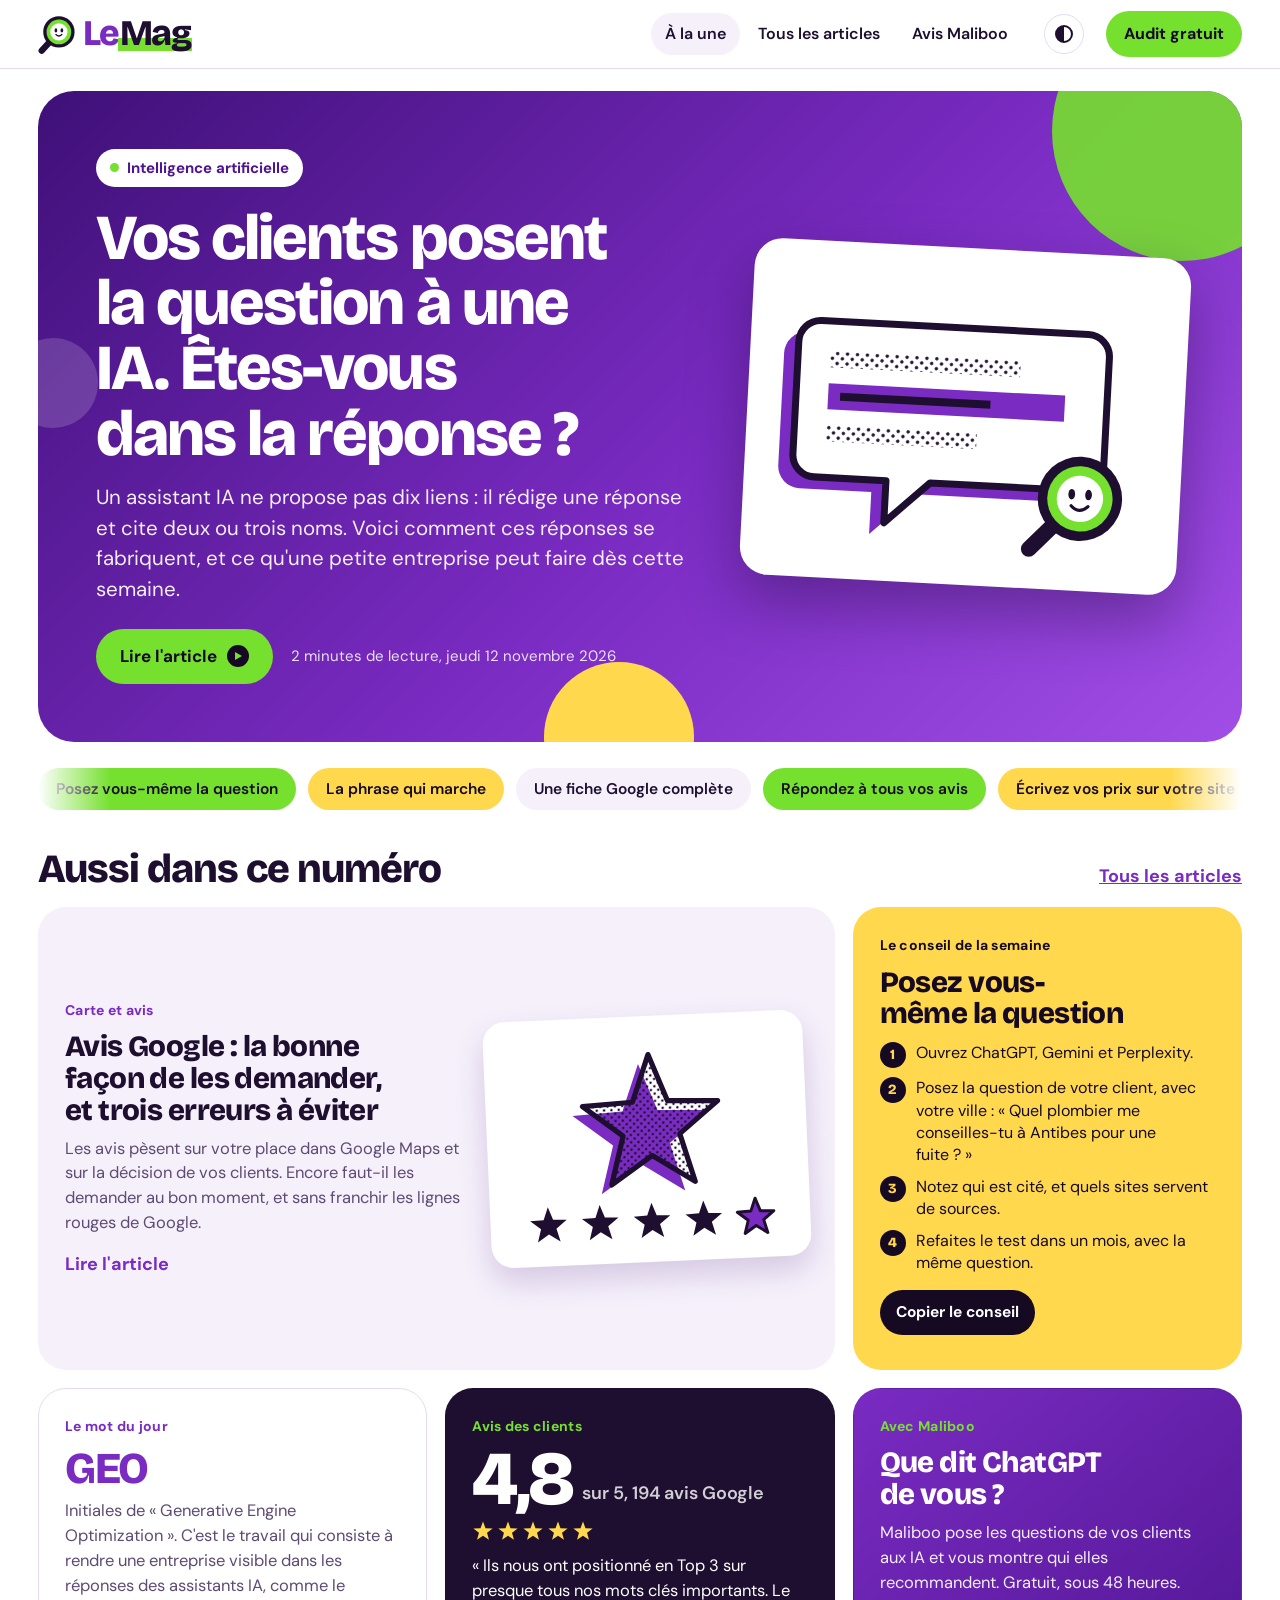
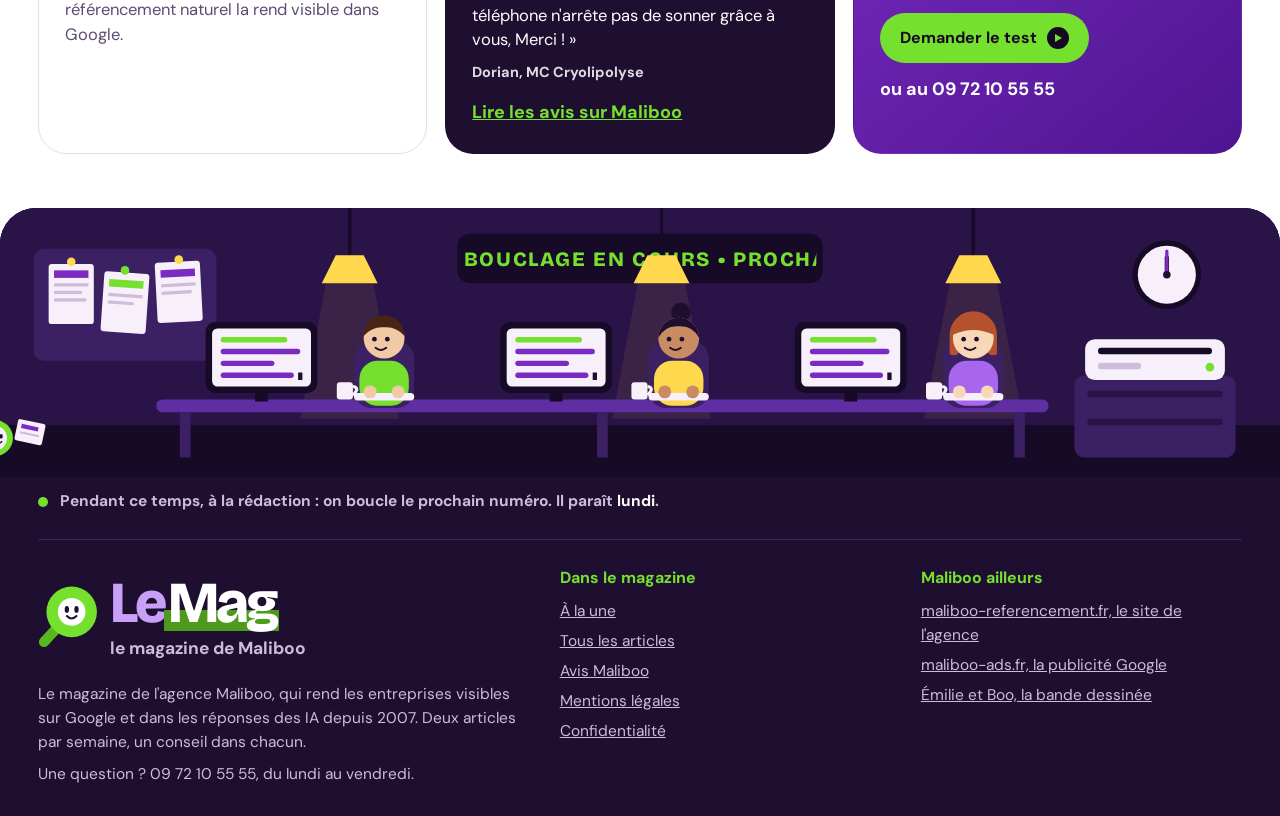
==== docs/index.html @ 9a0b6a11 "Premier numéro du Mag Maliboo : site, générateur et deux articles Co-Authored-By: Claude Fable 5.2 <" ====
<!doctype html><html lang="fr"><head><meta charset="utf-8"><meta name="viewport" content="width=device-width,initial-scale=1,viewport-fit=cover"><meta name="theme-color" content="#7A2BC2"><title>Le Mag Maliboo : le magazine de la visibilité sur Google et dans les IA</title><meta name="claude:viewport-fit-sides" content="cover"><meta name="description" content="Le magazine de l&#x27;agence Maliboo. Deux articles par semaine, un conseil dans chacun, pour être visible sur Google, sur Google Maps et dans les réponses des IA."><link rel="canonical" href="https://www.referencement-maliboo.com/"><meta property="og:type" content="website"><meta property="og:site_name" content="Le Mag Maliboo"><meta property="og:locale" content="fr_FR"><meta property="og:title" content="Le Mag Maliboo : le magazine de la visibilité sur Google et dans les IA"><meta property="og:description" content="Le magazine de l&#x27;agence Maliboo. Deux articles par semaine, un conseil dans chacun, pour être visible sur Google, sur Google Maps et dans les réponses des IA."><meta property="og:url" content="https://www.referencement-maliboo.com/"><link rel="alternate" type="application/rss+xml" title="Le Mag Maliboo" href="https://www.referencement-maliboo.com/flux.xml"><link rel="preconnect" href="https://fonts.googleapis.com"><link rel="preconnect" href="https://fonts.gstatic.com" crossorigin><link rel="stylesheet" href="https://fonts.googleapis.com/css2?family=Bricolage+Grotesque:opsz,wght@12..96,500..800&family=DM+Sans:ital,opsz,wght@0,9..40,400..700;1,9..40,400..700&display=swap"><link rel="icon" href="favicon.svg" type="image/svg+xml"><link rel="stylesheet" href="assets/mag.css"><script type="application/ld+json">{"@context": "https://schema.org", "@graph": [{"@type": "Organization", "@id": "https://www.referencement-maliboo.com/#maliboo", "name": "Maliboo", "url": "https://www.maliboo-referencement.fr/", "telephone": "+33972105555"}, {"@type": "WebSite", "@id": "https://www.referencement-maliboo.com/#site", "url": "https://www.referencement-maliboo.com/", "name": "Le Mag Maliboo", "inLanguage": "fr", "publisher": {"@id": "https://www.referencement-maliboo.com/#maliboo"}}]}</script></head><body><a class="evite" href="#contenu">Aller au contenu</a><div class="lecture" aria-hidden="true"></div><header class="barre"><div class="w"><a class="logo" href="./" aria-label="Le Mag, le magazine de Maliboo : retour à la une"><svg viewBox="-56 -48 108 108" aria-hidden="true"><path class="manche" d="M-22,24 L-46,50" stroke-width="17" stroke-linecap="round" fill="none"/><circle class="anneau" r="42"/><circle class="lentille" r="33"/><circle class="verre" r="23"/><ellipse class="oeil" cx="-8" cy="-4" rx="3.6" ry="5.6" fill="#1E0F30"/><ellipse class="oeil" cx="8" cy="-4" rx="3.6" ry="5.6" fill="#1E0F30"/><path d="M-8,7 q8,8 16,0" stroke="#1E0F30" stroke-width="3.4" fill="none" stroke-linecap="round"/></svg><span aria-hidden="true"><u>Le</u><mark>Mag</mark></span></a><nav aria-label="Rubriques"><a href="./" aria-current="page">À la une</a><a href="articles/">Tous les articles</a><a href="avis-maliboo/">Avis Maliboo</a></nav><button class="ed" type="button" data-edition aria-label="Passer du mode clair au mode sombre"><i class="lune" aria-hidden="true"></i></button><a class="cta" href="https://www.maliboo-referencement.fr/agence-seo-resultats-garantis/">Audit gratuit</a></div></header><main id="contenu"><div class="w"><section class="couv"><i class="bulle b1"></i><i class="bulle b2"></i><i class="bulle b3"></i><div><a class="puce" href="articles/">Intelligence artificielle</a><h1><a href="vos-clients-posent-la-question-a-une-ia/">Vos clients posent la question à une IA. Êtes-vous dans la réponse ?</a></h1><p class="chapeau">Un assistant IA ne propose pas dix liens : il rédige une réponse et cite deux ou trois noms. Voici comment ces réponses se fabriquent, et ce qu&#x27;une petite entreprise peut faire dès cette semaine.</p><div class="actions"><a class="bouton" href="vos-clients-posent-la-question-a-une-ia/">Lire l'article<i aria-hidden="true"></i></a><span class="temps">2 minutes de lecture, jeudi 12 novembre 2026</span></div></div><figure class="vignette"><svg viewBox="0 0 400 300" role="img" aria-label="Illustration : Vos clients posent la question à une IA. Êtes-vous dans la réponse ?"><defs><pattern id="trame" width="7" height="7" patternUnits="userSpaceOnUse" patternTransform="rotate(45)"><circle cx="3.5" cy="3.5" r="1.7" class="tr"/></pattern><pattern id="trame2" width="5" height="5" patternUnits="userSpaceOnUse" patternTransform="rotate(45)"><circle cx="2.5" cy="2.5" r=".9" class="tr"/></pattern></defs><g class="v"><path d="M52,62 h266 a22,22 0 0 1 22,22 v112 a22,22 0 0 1 -22,22 h-150 l-44,42 v-42 h-72 a22,22 0 0 1 -22,-22 v-112 a22,22 0 0 1 22,-22z" class="ver" transform="translate(-14,12)"/></g><path d="M52,62 h266 a22,22 0 0 1 22,22 v112 a22,22 0 0 1 -22,22 h-150 l-44,42 v-42 h-72 a22,22 0 0 1 -22,-22 v-112 a22,22 0 0 1 22,-22z" class="pap"/><path d="M52,62 h266 a22,22 0 0 1 22,22 v112 a22,22 0 0 1 -22,22 h-150 l-44,42 v-42 h-72 a22,22 0 0 1 -22,-22 v-112 a22,22 0 0 1 22,-22z" class="s-enc" stroke-width="7" stroke-linejoin="round"/><rect x="62" y="92" width="190" height="16" fill="url(#trame)"/><g class="v"><rect x="62" y="124" width="236" height="26" class="ver"/></g><rect x="74" y="133" width="150" height="8" class="enc"/><rect x="62" y="166" width="150" height="16" fill="url(#trame)"/><g transform="translate(318,226) scale(1.05)"><path d="M-20,22 L-46,50" class="s-enc" stroke-width="15" stroke-linecap="round"/><circle r="40" class="enc"/><circle r="31" class="ver boo"/><circle r="22" class="pap"/><ellipse cx="-8" cy="-4" rx="3.2" ry="5" class="enc oeil"/><ellipse cx="8" cy="-4" rx="3.2" ry="5" class="enc oeil"/><path d="M-8,7 q8,8 16,0" class="s-enc" stroke-width="3" stroke-linecap="round"/></g></svg></figure></section><div class="defile" aria-hidden="true"><div class="bande"><div style="display:flex"><span>Posez vous-même la question</span><span>La phrase qui marche</span><span>Une fiche Google complète</span><span>Répondez à tous vos avis</span><span>Écrivez vos prix sur votre site</span><span>Une page par service, une page par ville</span><span>Demandez l&#x27;avis le jour même</span><span>Les phrases précises se citent</span></div><div style="display:flex"><span>Posez vous-même la question</span><span>La phrase qui marche</span><span>Une fiche Google complète</span><span>Répondez à tous vos avis</span><span>Écrivez vos prix sur votre site</span><span>Une page par service, une page par ville</span><span>Demandez l&#x27;avis le jour même</span><span>Les phrases précises se citent</span></div></div></div><div class="entete"><h2>Aussi dans ce numéro</h2><a href="articles/">Tous les articles</a></div><div class="bento"><article class="carte c-art"><div><span class="etq">Carte et avis</span><h3><a href="avis-google-la-bonne-facon-de-les-demander/">Avis Google : la bonne façon de les demander, et trois erreurs à éviter</a></h3><p>Les avis pèsent sur votre place dans Google Maps et sur la décision de vos clients. Encore faut-il les demander au bon moment, et sans franchir les lignes rouges de Google.</p><span class="lien">Lire l'article</span></div><figure class="vignette"><svg viewBox="0 0 400 300" role="img" aria-label="Illustration : Avis Google : la bonne façon de les demander, et trois erreurs à éviter"><defs><pattern id="trame" width="7" height="7" patternUnits="userSpaceOnUse" patternTransform="rotate(45)"><circle cx="3.5" cy="3.5" r="1.7" class="tr"/></pattern><pattern id="trame2" width="5" height="5" patternUnits="userSpaceOnUse" patternTransform="rotate(45)"><circle cx="2.5" cy="2.5" r=".9" class="tr"/></pattern></defs><g class="v"><polygon points="206.0,36.0 229.7,99.4 297.3,102.3 244.3,144.5 262.4,209.7 206.0,172.3 149.6,209.7 167.7,144.5 114.7,102.3 182.3,99.4" class="ver" transform="translate(-14,12)"/></g><polygon points="206.0,36.0 229.7,99.4 297.3,102.3 244.3,144.5 262.4,209.7 206.0,172.3 149.6,209.7 167.7,144.5 114.7,102.3 182.3,99.4" fill="url(#trame)"/><polygon points="206.0,36.0 229.7,99.4 297.3,102.3 244.3,144.5 262.4,209.7 206.0,172.3 149.6,209.7 167.7,144.5 114.7,102.3 182.3,99.4" class="s-enc" stroke-width="7" stroke-linejoin="round"/><polygon points="62.0,236.0 68.4,253.2 86.7,254.0 72.4,265.4 77.3,283.0 62.0,272.9 46.7,283.0 51.6,265.4 37.3,254.0 55.6,253.2" class="enc"/><polygon points="132.0,236.0 138.4,253.2 156.7,254.0 142.4,265.4 147.3,283.0 132.0,272.9 116.7,283.0 121.6,265.4 107.3,254.0 125.6,253.2" class="enc"/><polygon points="202.0,236.0 208.4,253.2 226.7,254.0 212.4,265.4 217.3,283.0 202.0,272.9 186.7,283.0 191.6,265.4 177.3,254.0 195.6,253.2" class="enc"/><polygon points="272.0,236.0 278.4,253.2 296.7,254.0 282.4,265.4 287.3,283.0 272.0,272.9 256.7,283.0 261.6,265.4 247.3,254.0 265.6,253.2" class="enc"/><g class="v"><polygon points="342.0,236.0 348.4,253.2 366.7,254.0 352.4,265.4 357.3,283.0 342.0,272.9 326.7,283.0 331.6,265.4 317.3,254.0 335.6,253.2" class="ver"/></g><polygon points="342.0,236.0 348.4,253.2 366.7,254.0 352.4,265.4 357.3,283.0 342.0,272.9 326.7,283.0 331.6,265.4 317.3,254.0 335.6,253.2" class="s-enc" stroke-width="4" stroke-linejoin="round"/></svg></figure></article><aside class="carte c-conseil coupon"><span class="etq">Le conseil de la semaine</span><h3>Posez vous-même la question</h3><ol><li><span>Ouvrez ChatGPT, Gemini et Perplexity.</span></li><li><span>Posez la question de votre client, avec votre ville : « Quel plombier me conseilles-tu à Antibes pour une fuite ? »</span></li><li><span>Notez qui est cité, et quels sites servent de sources.</span></li><li><span>Refaites le test dans un mois, avec la même question.</span></li></ol><button type="button" data-copie="Posez vous-même la question
1. Ouvrez ChatGPT, Gemini et Perplexity.
2. Posez la question de votre client, avec votre ville : « Quel plombier me conseilles-tu à Antibes pour une fuite ? »
3. Notez qui est cité, et quels sites servent de sources.
4. Refaites le test dans un mois, avec la même question.
(Le Mag Maliboo)">Copier le conseil</button><span class="ok" role="status"></span></aside><div class="carte c-mot"><span class="etq">Le mot du jour</span><dfn>GEO</dfn><p>Initiales de « Generative Engine Optimization ». C&#x27;est le travail qui consiste à rendre une entreprise visible dans les réponses des assistants IA, comme le référencement naturel la rend visible dans Google.</p></div><div class="carte c-avis"><span class="etq">Avis des clients</span><div class="gros"><b>4,8</b><span>sur 5, 194 avis Google</span></div><span class="etoiles" role="img" aria-label="5 étoiles sur 5"><svg viewBox="0 0 24 24" aria-hidden="true"><polygon points="12.0,1.6 14.7,8.9 22.5,9.2 16.4,14.0 18.5,21.5 12.0,17.2 5.5,21.5 7.6,14.0 1.5,9.2 9.3,8.9" class="ver"/><polygon points="12.0,1.6 14.7,8.9 22.5,9.2 16.4,14.0 18.5,21.5 12.0,17.2 5.5,21.5 7.6,14.0 1.5,9.2 9.3,8.9" class="s-enc" stroke-width="1.6" stroke-linejoin="round"/></svg><svg viewBox="0 0 24 24" aria-hidden="true"><polygon points="12.0,1.6 14.7,8.9 22.5,9.2 16.4,14.0 18.5,21.5 12.0,17.2 5.5,21.5 7.6,14.0 1.5,9.2 9.3,8.9" class="ver"/><polygon points="12.0,1.6 14.7,8.9 22.5,9.2 16.4,14.0 18.5,21.5 12.0,17.2 5.5,21.5 7.6,14.0 1.5,9.2 9.3,8.9" class="s-enc" stroke-width="1.6" stroke-linejoin="round"/></svg><svg viewBox="0 0 24 24" aria-hidden="true"><polygon points="12.0,1.6 14.7,8.9 22.5,9.2 16.4,14.0 18.5,21.5 12.0,17.2 5.5,21.5 7.6,14.0 1.5,9.2 9.3,8.9" class="ver"/><polygon points="12.0,1.6 14.7,8.9 22.5,9.2 16.4,14.0 18.5,21.5 12.0,17.2 5.5,21.5 7.6,14.0 1.5,9.2 9.3,8.9" class="s-enc" stroke-width="1.6" stroke-linejoin="round"/></svg><svg viewBox="0 0 24 24" aria-hidden="true"><polygon points="12.0,1.6 14.7,8.9 22.5,9.2 16.4,14.0 18.5,21.5 12.0,17.2 5.5,21.5 7.6,14.0 1.5,9.2 9.3,8.9" class="ver"/><polygon points="12.0,1.6 14.7,8.9 22.5,9.2 16.4,14.0 18.5,21.5 12.0,17.2 5.5,21.5 7.6,14.0 1.5,9.2 9.3,8.9" class="s-enc" stroke-width="1.6" stroke-linejoin="round"/></svg><svg viewBox="0 0 24 24" aria-hidden="true"><polygon points="12.0,1.6 14.7,8.9 22.5,9.2 16.4,14.0 18.5,21.5 12.0,17.2 5.5,21.5 7.6,14.0 1.5,9.2 9.3,8.9" class="ver"/><polygon points="12.0,1.6 14.7,8.9 22.5,9.2 16.4,14.0 18.5,21.5 12.0,17.2 5.5,21.5 7.6,14.0 1.5,9.2 9.3,8.9" class="s-enc" stroke-width="1.6" stroke-linejoin="round"/></svg></span><q>Ils nous ont positionné en Top 3 sur presque tous nos mots clés importants. Le téléphone n&#x27;arrête pas de sonner grâce à vous, Merci !</q><cite>Dorian, MC Cryolipolyse</cite><a class="lien" href="avis-maliboo/">Lire les avis sur Maliboo</a></div><aside class="carte c-annonce"><span class="etq">Avec Maliboo</span><h3>Que dit ChatGPT de vous ?</h3><p>Maliboo pose les questions de vos clients aux IA et vous montre qui elles recommandent. Gratuit, sous 48 heures.</p><a class="bouton" href="https://www.maliboo-referencement.fr/agence-geo-referencement-ia/">Demander le test<i aria-hidden="true"></i></a><span class="tel">ou au 09 72 10 55 55</span></aside></div></div></main><footer class="pied"><svg class="redac" viewBox="0 0 1200 250" preserveAspectRatio="xMidYMax slice" role="img" aria-label="La rédaction du Mag au travail : trois journalistes tapent leurs articles, l'imprimante sort des pages, Boo court porter une feuille."><defs><clipPath id="ledc"><rect x="436" y="30" width="328" height="34" rx="8"/></clipPath></defs><rect width="1200" height="250" fill="#1E0F30"/><rect width="1200" height="202" fill="#2A1447"/><rect y="202" width="1200" height="48" fill="#160A26"/><rect x="36" y="38" width="170" height="104" rx="10" fill="#3B2163"/><g fill="#F7F0FB"><rect x="50" y="52" width="42" height="56" rx="3"/><rect x="100" y="60" width="42" height="56" rx="3" transform="rotate(4 121 88)"/><rect x="150" y="50" width="42" height="56" rx="3" transform="rotate(-3 171 78)"/></g><g fill="#7A2BC2"><rect x="55" y="58" width="32" height="7"/><rect x="155" y="57" width="32" height="7" transform="rotate(-3 171 78)"/></g><rect x="105" y="67" width="32" height="7" fill="#76E02F" transform="rotate(4 121 88)"/><g fill="#CDBCDA"><rect x="55" y="70" width="32" height="3"/><rect x="55" y="77" width="26" height="3"/><rect x="55" y="84" width="30" height="3"/><rect x="105" y="80" width="32" height="3" transform="rotate(4 121 88)"/><rect x="105" y="87" width="24" height="3" transform="rotate(4 121 88)"/><rect x="155" y="70" width="32" height="3" transform="rotate(-3 171 78)"/><rect x="155" y="77" width="28" height="3" transform="rotate(-3 171 78)"/></g><circle cx="71" cy="50" r="4" fill="#FFD84D"/><circle cx="121" cy="58" r="4" fill="#76E02F"/><circle cx="171" cy="48" r="4" fill="#FFD84D"/><rect x="430" y="24" width="340" height="46" rx="12" fill="#160A26"/><g clip-path="url(#ledc)"><text class="fil-led" data-led x="436" y="54" font-size="19" fill="#76E02F" letter-spacing="1.5">BOUCLAGE EN COURS   •   PROCHAIN NUMÉRO LUNDI ET JEUDI   •   DEUX ARTICLES PAR SEMAINE</text></g><circle cx="1090" cy="62" r="32" fill="#160A26"/><circle cx="1090" cy="62" r="27" fill="#F7F0FB"/><path class="aig aig2" d="M1090,62 V46" stroke="#1E0F30" stroke-width="4" stroke-linecap="round"/><path class="aig" d="M1090,62 V40" stroke="#7A2BC2" stroke-width="3" stroke-linecap="round"/><circle cx="1090" cy="62" r="3.5" fill="#1E0F30"/><g class="lampe l1" style="transform-origin:330px 0px"><path d="M330,0 V44" stroke="#160A26" stroke-width="3"/><path d="M284,196 L308,70 H352 L376,196 Z" fill="#FFD84D" opacity=".08"/><path d="M304,70 L317,44 H343 L356,70 Z" fill="#FFD84D"/></g><g class="lampe l2" style="transform-origin:620px 0px"><path d="M620,0 V44" stroke="#160A26" stroke-width="3"/><path d="M574,196 L598,70 H642 L666,196 Z" fill="#FFD84D" opacity=".08"/><path d="M594,70 L607,44 H633 L646,70 Z" fill="#FFD84D"/></g><g class="lampe l3" style="transform-origin:910px 0px"><path d="M910,0 V44" stroke="#160A26" stroke-width="3"/><path d="M864,196 L888,70 H932 L956,196 Z" fill="#FFD84D" opacity=".08"/><path d="M884,70 L897,44 H923 L936,70 Z" fill="#FFD84D"/></g><rect x="150" y="178" width="830" height="12" rx="6" fill="#5F2EA3"/><g fill="#3B2163"><rect x="172" y="190" width="10" height="42"/><rect x="560" y="190" width="10" height="42"/><rect x="948" y="190" width="10" height="42"/></g><rect x="196" y="106" width="104" height="66" rx="9" fill="#160A26"/><rect x="202" y="112" width="92" height="54" rx="5" fill="#F7F0FB"/><rect class="lg lg1" x="210" y="120" width="62" height="5" rx="2.5" fill="#76E02F" style="animation-delay:0.0s"/><rect class="lg lg2" x="210" y="131" width="74" height="5" rx="2.5" fill="#7A2BC2" style="animation-delay:0.5s"/><rect class="lg lg3" x="210" y="142" width="50" height="5" rx="2.5" fill="#7A2BC2" style="animation-delay:1.0s"/><rect class="lg lg4" x="210" y="153" width="68" height="5" rx="2.5" fill="#7A2BC2" style="animation-delay:1.5s"/><rect class="curseur" x="282" y="153" width="4" height="7" fill="#1E0F30"/><rect x="242" y="172" width="12" height="8" fill="#160A26"/><rect x="334" y="124" width="56" height="62" rx="16" fill="#3B2163"/><rect x="339" y="142" width="46" height="42" rx="17" fill="#76E02F"/><g class="tete t1"><circle cx="362" cy="121" r="19" fill="#F2C9A5"/><path d="M343,119 a19,19 0 0 1 38,0 q-8,-9 -19,-8 q-11,-1 -19,8z" fill="#4A2412"/><circle cx="353" cy="122" r="2.2" fill="#1E0F30"/><circle cx="365" cy="122" r="2.2" fill="#1E0F30"/><path d="M354,130 q5,4 10,0" stroke="#1E0F30" stroke-width="1.8" fill="none" stroke-linecap="round"/></g><rect x="334" y="172" width="56" height="7" rx="3.5" fill="#F7F0FB"/><circle class="main m1" cx="349" cy="171" r="6" fill="#F2C9A5"/><circle class="main m2" cx="375" cy="171" r="6" fill="#F2C9A5"/><rect x="318" y="162" width="15" height="16" rx="3" fill="#F7F0FB"/><path d="M333,166 q7,1 0,8" stroke="#F7F0FB" stroke-width="3" fill="none"/><path class="vap v1" d="M322,158 q-3,-5 0,-9 q3,-4 0,-8" stroke="#CDBCDA" stroke-width="2" fill="none" stroke-linecap="round"/><path class="vap v2" d="M326,158 q-3,-5 0,-9 q3,-4 0,-8" stroke="#CDBCDA" stroke-width="2" fill="none" stroke-linecap="round"/><path class="vap v3" d="M330,158 q-3,-5 0,-9 q3,-4 0,-8" stroke="#CDBCDA" stroke-width="2" fill="none" stroke-linecap="round"/><rect x="470" y="106" width="104" height="66" rx="9" fill="#160A26"/><rect x="476" y="112" width="92" height="54" rx="5" fill="#F7F0FB"/><rect class="lg lg1" x="484" y="120" width="62" height="5" rx="2.5" fill="#76E02F" style="animation-delay:0.7s"/><rect class="lg lg2" x="484" y="131" width="74" height="5" rx="2.5" fill="#7A2BC2" style="animation-delay:1.2s"/><rect class="lg lg3" x="484" y="142" width="50" height="5" rx="2.5" fill="#7A2BC2" style="animation-delay:1.7s"/><rect class="lg lg4" x="484" y="153" width="68" height="5" rx="2.5" fill="#7A2BC2" style="animation-delay:2.2s"/><rect class="curseur" x="556" y="153" width="4" height="7" fill="#1E0F30"/><rect x="516" y="172" width="12" height="8" fill="#160A26"/><rect x="608" y="124" width="56" height="62" rx="16" fill="#3B2163"/><rect x="613" y="142" width="46" height="42" rx="17" fill="#FFD84D"/><g class="tete t2"><circle cx="638" cy="97" r="9" fill="#1E0F30"/><circle cx="636" cy="121" r="19" fill="#C98B62"/><path d="M617,121 a19,19 0 0 1 38,0 q-6,-12 -19,-11 q-13,-1 -19,11z" fill="#1E0F30"/><circle cx="627" cy="122" r="2.2" fill="#1E0F30"/><circle cx="639" cy="122" r="2.2" fill="#1E0F30"/><path d="M628,130 q5,4 10,0" stroke="#1E0F30" stroke-width="1.8" fill="none" stroke-linecap="round"/></g><rect x="608" y="172" width="56" height="7" rx="3.5" fill="#F7F0FB"/><circle class="main m3" cx="623" cy="171" r="6" fill="#C98B62"/><circle class="main m4" cx="649" cy="171" r="6" fill="#C98B62"/><rect x="592" y="162" width="15" height="16" rx="3" fill="#F7F0FB"/><path d="M607,166 q7,1 0,8" stroke="#F7F0FB" stroke-width="3" fill="none"/><path class="vap v1" d="M596,158 q-3,-5 0,-9 q3,-4 0,-8" stroke="#CDBCDA" stroke-width="2" fill="none" stroke-linecap="round"/><path class="vap v2" d="M600,158 q-3,-5 0,-9 q3,-4 0,-8" stroke="#CDBCDA" stroke-width="2" fill="none" stroke-linecap="round"/><path class="vap v3" d="M604,158 q-3,-5 0,-9 q3,-4 0,-8" stroke="#CDBCDA" stroke-width="2" fill="none" stroke-linecap="round"/><rect x="744" y="106" width="104" height="66" rx="9" fill="#160A26"/><rect x="750" y="112" width="92" height="54" rx="5" fill="#F7F0FB"/><rect class="lg lg1" x="758" y="120" width="62" height="5" rx="2.5" fill="#76E02F" style="animation-delay:1.4s"/><rect class="lg lg2" x="758" y="131" width="74" height="5" rx="2.5" fill="#7A2BC2" style="animation-delay:1.9s"/><rect class="lg lg3" x="758" y="142" width="50" height="5" rx="2.5" fill="#7A2BC2" style="animation-delay:2.4s"/><rect class="lg lg4" x="758" y="153" width="68" height="5" rx="2.5" fill="#7A2BC2" style="animation-delay:2.9s"/><rect class="curseur" x="830" y="153" width="4" height="7" fill="#1E0F30"/><rect x="790" y="172" width="12" height="8" fill="#160A26"/><rect x="882" y="124" width="56" height="62" rx="16" fill="#3B2163"/><rect x="887" y="142" width="46" height="42" rx="17" fill="#A866EE"/><g class="tete t3"><path d="M888,136 v-18 a22,22 0 0 1 44,0 v18 q-7,3 -9,-3 h-26 q-2,6 -9,3z" fill="#B5522D"/><circle cx="910" cy="121" r="19" fill="#F7D7B5"/><path d="M891,118 a19,19 0 0 1 38,0 q-19,-9 -38,0z" fill="#B5522D"/><circle cx="901" cy="122" r="2.2" fill="#1E0F30"/><circle cx="913" cy="122" r="2.2" fill="#1E0F30"/><path d="M902,130 q5,4 10,0" stroke="#1E0F30" stroke-width="1.8" fill="none" stroke-linecap="round"/></g><rect x="882" y="172" width="56" height="7" rx="3.5" fill="#F7F0FB"/><circle class="main m5" cx="897" cy="171" r="6" fill="#F7D7B5"/><circle class="main m6" cx="923" cy="171" r="6" fill="#F7D7B5"/><rect x="866" y="162" width="15" height="16" rx="3" fill="#F7F0FB"/><path d="M881,166 q7,1 0,8" stroke="#F7F0FB" stroke-width="3" fill="none"/><path class="vap v1" d="M870,158 q-3,-5 0,-9 q3,-4 0,-8" stroke="#CDBCDA" stroke-width="2" fill="none" stroke-linecap="round"/><path class="vap v2" d="M874,158 q-3,-5 0,-9 q3,-4 0,-8" stroke="#CDBCDA" stroke-width="2" fill="none" stroke-linecap="round"/><path class="vap v3" d="M878,158 q-3,-5 0,-9 q3,-4 0,-8" stroke="#CDBCDA" stroke-width="2" fill="none" stroke-linecap="round"/><rect x="1004" y="156" width="150" height="76" rx="9" fill="#3B2163"/><rect x="1016" y="170" width="126" height="6" rx="3" fill="#2A1447"/><rect x="1016" y="196" width="126" height="6" rx="3" fill="#2A1447"/><g class="feuille f1"><rect x="1048" y="96" width="56" height="40" rx="3" fill="#F7F0FB"/><rect x="1054" y="103" width="34" height="6" fill="#7A2BC2"/><rect x="1054" y="114" width="44" height="3" fill="#CDBCDA"/><rect x="1054" y="121" width="38" height="3" fill="#CDBCDA"/></g><g class="feuille f2"><rect x="1048" y="96" width="56" height="40" rx="3" fill="#F7F0FB"/><rect x="1054" y="103" width="34" height="6" fill="#7A2BC2"/><rect x="1054" y="114" width="44" height="3" fill="#CDBCDA"/><rect x="1054" y="121" width="38" height="3" fill="#CDBCDA"/></g><g class="feuille f3"><rect x="1048" y="96" width="56" height="40" rx="3" fill="#F7F0FB"/><rect x="1054" y="103" width="34" height="6" fill="#7A2BC2"/><rect x="1054" y="114" width="44" height="3" fill="#CDBCDA"/><rect x="1054" y="121" width="38" height="3" fill="#CDBCDA"/></g><rect x="1014" y="122" width="130" height="38" rx="9" fill="#F7F0FB"/><rect x="1026" y="130" width="106" height="6" rx="3" fill="#160A26"/><circle class="del" cx="1130" cy="148" r="4" fill="#76E02F"/><rect x="1026" y="144" width="40" height="6" rx="3" fill="#CDBCDA"/><g class="coursier"><g><g transform="translate(0,214) scale(.42)"><path d="M-20,22 L-46,50" stroke="#55B81E" stroke-width="15" stroke-linecap="round"/><circle r="40" fill="#76E02F"/><circle r="27" fill="#F7F0FB"/><ellipse cx="-2" cy="-4" rx="3.4" ry="5.2" fill="#1E0F30"/><ellipse cx="14" cy="-4" rx="3.4" ry="5.2" fill="#1E0F30"/><path d="M-1,8 q8,7 16,0" stroke="#1E0F30" stroke-width="3.4" fill="none" stroke-linecap="round"/></g><g transform="translate(22,196) rotate(12)"><rect width="26" height="20" rx="2" fill="#F7F0FB"/><rect x="4" y="4" width="16" height="4" fill="#7A2BC2"/><rect x="4" y="11" width="18" height="2" fill="#CDBCDA"/></g></g></g></svg><div class="w"><p class="legende"><i aria-hidden="true"></i><span>Pendant ce temps, à la rédaction : on boucle le prochain numéro. Il paraît <b data-prochain>lundi et jeudi</b>.</span></p><div class="g"><div><a class="logo grand" href="./" aria-label="Le Mag, le magazine de Maliboo : retour à la une"><svg viewBox="-56 -48 108 108" aria-hidden="true"><path class="manche" d="M-22,24 L-46,50" stroke-width="17" stroke-linecap="round" fill="none"/><circle class="anneau" r="42"/><circle class="lentille" r="33"/><circle class="verre" r="23"/><ellipse class="oeil" cx="-8" cy="-4" rx="3.6" ry="5.6" fill="#1E0F30"/><ellipse class="oeil" cx="8" cy="-4" rx="3.6" ry="5.6" fill="#1E0F30"/><path d="M-8,7 q8,8 16,0" stroke="#1E0F30" stroke-width="3.4" fill="none" stroke-linecap="round"/></svg><span aria-hidden="true"><u>Le</u><mark>Mag</mark><small>le magazine de Maliboo</small></span></a><p style="margin-top:20px">Le magazine de l'agence Maliboo, qui rend les entreprises visibles sur Google et dans les réponses des IA depuis 2007. Deux articles par semaine, un conseil dans chacun.</p><p style="margin-top:8px">Une question ? 09 72 10 55 55, du lundi au vendredi.</p></div><div><h3>Dans le magazine</h3><ul><li><a href="./">À la une</a></li><li><a href="articles/">Tous les articles</a></li><li><a href="avis-maliboo/">Avis Maliboo</a></li><li><a href="mentions-legales/">Mentions légales</a></li><li><a href="confidentialite/">Confidentialité</a></li></ul></div><div><h3>Maliboo ailleurs</h3><ul><li><a href="https://www.maliboo-referencement.fr/">maliboo-referencement.fr, le site de l'agence</a></li><li><a href="https://maliboo-ads.fr/">maliboo-ads.fr, la publicité Google</a></li><li><a href="https://referencement-maliboo.fr/">Émilie et Boo, la bande dessinée</a></li></ul></div></div></div></footer><script defer src="assets/mag.js"></script></body></html>
---- docs/assets/mag.css ----
:root{--fond:#FFFFFF;--fond-2:#F6F0FB;--encre:#1E0F30;--mu:#5E4B73;--violet:#7A2BC2;--violet-f:#4E1590;--vert:#76E02F;--vert-f:#2F7D0C;--jaune:#FFD84D;--ligne:#E6DAF0;--carte:#FFFFFF;
 --titre:"Bricolage Grotesque","Trebuchet MS",system-ui,sans-serif;--texte:"DM Sans",system-ui,-apple-system,"Segoe UI",sans-serif}
@media (prefers-color-scheme:dark){:root:not([data-theme="light"]){--fond:#150A22;--fond-2:#21103A;--encre:#F7F0FB;--mu:#C9B8D9;--violet:#A866EE;--violet-f:#4E1590;--vert-f:#8DEB4E;--ligne:#3B2552;--carte:#21103A;color-scheme:dark}}
:root[data-theme="dark"]{--fond:#150A22;--fond-2:#21103A;--encre:#F7F0FB;--mu:#C9B8D9;--violet:#A866EE;--violet-f:#4E1590;--vert-f:#8DEB4E;--ligne:#3B2552;--carte:#21103A;color-scheme:dark}
*,*::before,*::after{box-sizing:border-box}
html{-webkit-text-size-adjust:100%;scroll-behavior:smooth}
body{margin:0;background:var(--fond);color:var(--encre);font:400 18px/1.6 var(--texte);-webkit-font-smoothing:antialiased;overflow-x:hidden}
a{color:inherit}
:focus-visible{outline:3px solid var(--vert);outline-offset:3px;border-radius:8px}
img,svg{max-width:100%;display:block}
h1,h2,h3,p,ul,ol,figure{margin:0}ul,ol{padding:0;list-style:none}
button{font:inherit;color:inherit;background:none;border:0;padding:0;cursor:pointer}
.w{max-width:1240px;margin-inline:auto;padding-left:max(18px,env(safe-area-inset-left,0px));padding-right:max(18px,env(safe-area-inset-right,0px))}
.lecture{position:fixed;top:0;left:0;height:4px;width:100%;background:var(--vert);transform-origin:left;transform:scaleX(0);z-index:60}

/* barre du haut */
.barre{position:sticky;top:env(safe-area-inset-top,0px);z-index:40;background:color-mix(in srgb,var(--fond) 86%,transparent);backdrop-filter:blur(14px);-webkit-backdrop-filter:blur(14px);border-bottom:1px solid var(--ligne)}
.barre .w{display:flex;align-items:center;gap:10px 22px;padding-block:10px;flex-wrap:wrap}
.logo{display:flex;align-items:center;gap:10px;text-decoration:none;font:800 25px/1 var(--titre);letter-spacing:-.02em}
.logo svg{width:40px;height:40px}
.logo small{font:600 13px/1 var(--texte);color:var(--mu);display:block;margin-top:3px;letter-spacing:0}
.barre nav{display:flex;gap:4px;margin-left:auto;flex-wrap:wrap}
.barre nav a{text-decoration:none;font-weight:600;font-size:16px;padding:8px 14px;border-radius:999px}
.barre nav a:hover,.barre nav a[aria-current]{background:var(--fond-2)}
.barre .ed{width:40px;height:40px;border-radius:50%;border:1px solid var(--ligne);display:grid;place-items:center}
.lune{width:18px;height:18px;border-radius:50%;border:2px solid var(--encre);background:linear-gradient(90deg,var(--encre) 50%,transparent 50%);display:block}
.cta{font-weight:700;font-size:16px;text-decoration:none;padding:10px 18px;border-radius:999px;background:var(--vert);color:#150A22;transition:transform .2s}
.cta:hover{transform:translateY(-2px)}

/* couverture */
.couv{position:relative;overflow:hidden;border-radius:36px;margin-top:22px;padding:clamp(26px,4.5vw,60px);color:#fff;background:linear-gradient(135deg,#3F1078 0%,#7A2BC2 55%,#A04EE6 100%);display:grid;grid-template-columns:minmax(0,1.25fr) minmax(0,.9fr);gap:30px 44px;align-items:center}
.couv .bulle{position:absolute;border-radius:50%;pointer-events:none;animation:flotte 9s ease-in-out infinite}
.couv .b1{width:260px;height:260px;right:-70px;top:-90px;background:var(--vert);opacity:.9}
.couv .b2{width:150px;height:150px;left:42%;bottom:-70px;background:var(--jaune);animation-delay:-3s}
.couv .b3{width:90px;height:90px;left:-30px;top:38%;background:#fff;opacity:.16;animation-delay:-5s}
@keyframes flotte{0%,100%{transform:translate(0,0)}50%{transform:translate(14px,-22px)}}
.couv>div,.couv>figure{position:relative;z-index:1;min-width:0}
.puce{display:inline-flex;align-items:center;gap:8px;font-weight:700;font-size:15px;padding:7px 14px;border-radius:999px;background:#fff;color:#4E1590;text-decoration:none}
.puce::before{content:"";width:9px;height:9px;border-radius:50%;background:var(--vert)}
.couv h1{font:800 clamp(36px,5vw,70px)/1.02 var(--titre);letter-spacing:-.03em;margin:18px 0 16px;text-wrap:balance}
.couv h1 a{text-decoration:none}
.couv .chapeau{font-size:clamp(18px,1.6vw,21px);line-height:1.5;opacity:.92;max-width:34em}
.couv .actions{display:flex;gap:12px 18px;flex-wrap:wrap;align-items:center;margin-top:24px}
.bouton{display:inline-flex;align-items:center;gap:10px;font-weight:700;font-size:17px;text-decoration:none;padding:14px 24px;border-radius:999px;background:var(--vert);color:#150A22;transition:transform .2s,box-shadow .2s}
.bouton:hover{transform:translateY(-3px);box-shadow:0 12px 26px rgba(20,5,40,.28)}
.bouton i{width:22px;height:22px;border-radius:50%;background:#150A22;position:relative;flex:none}
.bouton i::after{content:"";position:absolute;left:8px;top:6.5px;border-left:7px solid var(--vert);border-top:4.5px solid transparent;border-bottom:4.5px solid transparent}
.temps{font-size:15px;opacity:.85}
.vignette{background:#fff;border-radius:28px;padding:18px;transform:rotate(3deg);box-shadow:0 26px 60px rgba(20,5,40,.35);transition:transform .5s cubic-bezier(.2,.8,.2,1)}
.couv:hover .vignette{transform:rotate(0) scale(1.02)}
.vignette svg{width:100%;height:auto}
.enc{fill:#1E0F30}.ver{fill:#7A2BC2}.boo{fill:#76E02F}.pap{fill:#fff}.tr{fill:#1E0F30}
.s-enc{stroke:#1E0F30;fill:none}.s-ver{stroke:#7A2BC2;fill:none}
.oeil{transform-box:fill-box;transform-origin:center;animation:cligne 6s infinite}
@keyframes cligne{0%,94%,100%{transform:scaleY(1)}97%{transform:scaleY(.1)}}

/* bandeau de conseils */
.defile{margin:26px 0 6px;overflow:hidden;display:flex;-webkit-mask-image:linear-gradient(90deg,transparent,#000 6%,#000 94%,transparent);mask-image:linear-gradient(90deg,transparent,#000 6%,#000 94%,transparent)}
.defile .bande{display:flex;flex:none;animation:defile 55s linear infinite}
.defile:hover .bande,.defile.pause .bande{animation-play-state:paused}
.defile span{flex:none;margin-right:12px;padding:9px 18px;border-radius:999px;background:var(--fond-2);font-weight:600;font-size:15.5px;white-space:nowrap}
.defile span:nth-child(3n+1){background:var(--vert);color:#150A22}
.defile span:nth-child(3n+2){background:var(--jaune);color:#150A22}
@keyframes defile{to{transform:translateX(-50%)}}

/* cartes */
.entete{display:flex;align-items:baseline;justify-content:space-between;gap:12px;margin:38px 0 16px}
.entete h2{font:800 clamp(28px,3.2vw,40px)/1.05 var(--titre);letter-spacing:-.025em}
.entete a{font-weight:700;color:var(--violet)}
.bento{display:grid;grid-template-columns:repeat(6,minmax(0,1fr));gap:18px}
.carte{border-radius:28px;padding:26px;min-width:0;position:relative;overflow:hidden;border:1px solid var(--ligne);background:var(--carte);transition:transform .35s cubic-bezier(.2,.8,.2,1),box-shadow .35s,opacity .7s}
.carte:hover{transform:translateY(-6px);box-shadow:0 22px 44px rgba(60,20,110,.16)}
.js .carte.attend{opacity:0;transform:translateY(34px)}
.carte h3{font:800 clamp(24px,2.3vw,31px)/1.08 var(--titre);letter-spacing:-.02em;text-wrap:balance}
.carte h3 a{text-decoration:none}
.carte h3 a::after{content:"";position:absolute;inset:0}
.carte p{font-size:16.5px;line-height:1.5}
.etq{font-weight:700;font-size:14px;letter-spacing:.02em;color:var(--violet);margin-bottom:10px;display:block}
.c-art{grid-column:span 4;display:grid;grid-template-columns:minmax(0,1fr) minmax(0,.8fr);gap:22px;align-items:center;background:var(--fond-2);border-color:transparent}
.c-art .vignette{transform:rotate(-2.5deg);box-shadow:0 14px 30px rgba(60,20,110,.18);padding:12px;border-radius:22px}
.c-art:hover .vignette{transform:rotate(0)}
.c-art p{margin-top:10px;color:var(--mu)}
.c-art .lien{display:inline-block;margin-top:14px;font-weight:700;color:var(--violet)}
.c-conseil{grid-column:span 2;background:var(--jaune);color:#150A22;border-color:transparent}
.c-conseil .etq{color:#150A22}
.c-conseil ol{counter-reset:e;margin-top:12px;display:grid;gap:9px}
.c-conseil li{counter-increment:e;display:grid;grid-template-columns:28px 1fr;gap:8px;font-size:16px;line-height:1.4}
.c-conseil li::before{content:counter(e);width:26px;height:26px;border-radius:50%;background:#150A22;color:var(--jaune);font:800 14px/26px var(--titre);text-align:center}
.c-conseil button{margin-top:16px;font-weight:700;font-size:15.5px;padding:10px 16px;border-radius:999px;background:#150A22;color:#fff;position:relative;z-index:2}
.c-conseil .ok{display:block;font-size:14.5px;margin-top:8px;font-weight:600}
.c-conseil.decoupe{animation:tamponne .5s cubic-bezier(.2,.8,.2,1)}
@keyframes tamponne{40%{transform:scale(.97) rotate(-1deg)}100%{transform:none}}
.c-mot{grid-column:span 2}
.c-mot dfn{font:800 44px/1 var(--titre);font-style:normal;letter-spacing:-.03em;display:block;margin-bottom:8px;color:var(--violet)}
.c-mot p{color:var(--mu)}
.c-avis{grid-column:span 2;background:#1E0F30;color:#fff;border-color:transparent}
.c-avis .etq{color:var(--vert)}
.c-avis .gros{display:flex;align-items:flex-end;gap:10px;margin-bottom:8px}
.c-avis .gros b{font:800 76px/.85 var(--titre);letter-spacing:-.04em}
.c-avis .gros span{font-weight:600;opacity:.8;padding-bottom:4px}
.c-avis q{quotes:"«\00a0" "\00a0»";display:block;font-size:16.5px;line-height:1.5;margin-top:12px}
.c-avis cite{display:block;font-style:normal;font-weight:700;font-size:14.5px;margin-top:8px;opacity:.85}
.c-avis .lien{display:inline-block;margin-top:14px;font-weight:700;color:var(--vert);position:relative;z-index:2}
.etoiles{display:flex;gap:3px}.etoiles svg{width:22px;height:22px}
.etoiles .ver{fill:#FFD84D}.etoiles .s-enc{stroke:none}
.c-annonce{grid-column:span 2;background:linear-gradient(140deg,#7A2BC2,#4E1590);color:#fff;border-color:transparent}
.c-annonce .etq{color:var(--vert)}
.c-annonce p{margin-top:10px;opacity:.92}
.c-annonce .bouton{margin-top:18px;font-size:16px;padding:12px 20px;position:relative;z-index:2}
.c-annonce .tel{display:block;margin-top:12px;font-weight:700}

/* article */
.art-tete{max-width:900px;margin:34px auto 0;text-align:center}
.art-tete .puce{background:var(--fond-2);color:var(--violet)}
.art-tete h1{font:800 clamp(34px,5vw,64px)/1.04 var(--titre);letter-spacing:-.03em;margin:18px 0 16px;text-wrap:balance}
.art-tete .chapeau{font-size:clamp(19px,1.8vw,22px);line-height:1.5;color:var(--mu);max-width:36em;margin-inline:auto}
.art-tete .meta{margin-top:16px;font-size:15px;color:var(--mu);font-weight:600}
.art-couv{margin:30px auto 0;max-width:1000px;border-radius:36px;background:linear-gradient(135deg,#3F1078,#7A2BC2 60%,#A04EE6);padding:clamp(22px,4vw,44px);display:grid;place-items:center;position:relative;overflow:hidden}
.art-couv .vignette{max-width:460px;width:100%;transform:rotate(-2deg)}
.art-couv .bulle{position:absolute;border-radius:50%;animation:flotte 9s ease-in-out infinite}
.art-couv .b1{width:200px;height:200px;right:-60px;top:-70px;background:var(--vert)}
.art-couv .b2{width:120px;height:120px;left:-40px;bottom:-40px;background:var(--jaune);animation-delay:-4s}
.texte{max-width:700px;margin:38px auto 0;font-size:19.5px;line-height:1.7}
.texte>p{margin-top:1em}
.texte>p:first-child{font-size:1.12em;font-weight:500}
.texte h2{font:800 clamp(26px,2.8vw,34px)/1.12 var(--titre);letter-spacing:-.02em;margin-top:1.7em;text-wrap:balance}
.texte ul.pts{margin-top:1em;display:grid;gap:10px}
.texte ul.pts li{display:grid;grid-template-columns:26px 1fr;gap:10px;padding:14px 16px;border-radius:16px;background:var(--fond-2);font-size:18px;line-height:1.45}
.texte ul.pts li::before{content:"";width:22px;height:22px;border-radius:50%;background:var(--vert);margin-top:2px;box-shadow:inset 0 0 0 6px var(--fond-2),inset 0 0 0 22px #2F7D0C}
.bref{max-width:700px;margin:34px auto 0;border-radius:24px;border:2px solid var(--violet);padding:22px 24px}
.bref h3{font:800 24px/1 var(--titre);margin-bottom:10px;color:var(--violet)}
.bref li{padding:8px 0 8px 30px;position:relative;font-weight:500}
.bref li::before{content:"";position:absolute;left:0;top:.62em;width:16px;height:9px;border-left:3.5px solid var(--vert-f);border-bottom:3.5px solid var(--vert-f);transform:rotate(-45deg)}
.apres{max-width:1000px;margin:38px auto 0}
.apres .bento{grid-template-columns:repeat(4,minmax(0,1fr))}
.apres .c-conseil,.apres .c-mot,.apres .c-annonce,.apres .c-art{grid-column:span 2}
.apres .c-art{grid-template-columns:1fr}

/* avis */
.avis-couv{border-radius:36px;margin-top:22px;padding:clamp(26px,4.5vw,56px);color:#fff;background:linear-gradient(135deg,#1E0F30,#4E1590);display:grid;grid-template-columns:minmax(0,1.4fr) minmax(0,1fr);gap:28px 44px;align-items:center;position:relative;overflow:hidden}
.avis-couv h1{font:800 clamp(34px,4.8vw,64px)/1.04 var(--titre);letter-spacing:-.03em;margin:16px 0 14px;text-wrap:balance}
.avis-couv p{font-size:19px;line-height:1.5;opacity:.92}
.score{background:#fff;color:#1E0F30;border-radius:28px;padding:24px;text-align:center;transform:rotate(2deg)}
.score b{font:800 clamp(86px,10vw,124px)/.85 var(--titre);letter-spacing:-.05em;display:block}
.score .etoiles{justify-content:center;margin:12px 0 8px}.score .etoiles svg{width:30px;height:30px}
.score p{font-size:15.5px;color:#5E4B73;opacity:1}
.mur{columns:3 300px;column-gap:18px;margin-top:22px}
.mur .carte{break-inside:avoid;margin-bottom:18px;display:inline-block;width:100%}
.mur .carte:nth-child(3n+2){background:var(--fond-2);border-color:transparent}
.mur q{quotes:"«\00a0" "\00a0»";display:block;font-size:16.5px;line-height:1.55;margin-top:10px}
.mur cite{display:flex;align-items:center;gap:10px;font-style:normal;font-weight:700;font-size:15px;margin-top:14px}
.mur cite i{width:36px;height:36px;border-radius:50%;background:var(--violet);color:#fff;font:800 16px/36px var(--titre);text-align:center;font-style:normal;flex:none}
.prose{max-width:760px;margin:10px auto 0;font-size:19px;line-height:1.65}
.prose h2{font:800 clamp(26px,2.8vw,34px)/1.12 var(--titre);letter-spacing:-.02em;margin-top:1.6em;text-wrap:balance}
.prose p{margin-top:.8em}
.qr{border-radius:18px;background:var(--fond-2);margin-top:10px;padding:0 20px}
.qr summary{font:700 19px/1.3 var(--titre);padding:16px 34px 16px 0;cursor:pointer;list-style:none;position:relative}
.qr summary::-webkit-details-marker{display:none}
.qr summary::after{content:"+";position:absolute;right:0;top:11px;width:30px;height:30px;border-radius:50%;background:var(--violet);color:#fff;font:700 22px/29px var(--texte);text-align:center;transition:transform .25s}
.qr[open] summary::after{transform:rotate(45deg)}
.qr p{margin:0;padding-bottom:18px;font-size:17.5px}

.plein{grid-column:1/-1!important;text-align:center}
.plein .bouton{margin-inline:auto}
/* pied */
.pied{margin-top:54px;background:#1E0F30;color:#F7F0FB;border-radius:36px 36px 0 0;padding-block:38px 30px}
.pied .g{display:grid;grid-template-columns:minmax(0,1.5fr) minmax(0,1fr) minmax(0,1fr);gap:24px 40px}
.pied .logo{color:#fff}.pied .logo small{color:#CDBCDA}
.pied p,.pied li{font-size:15.5px;line-height:1.55;color:#CDBCDA}
.pied h3{font:700 16px/1 var(--texte);color:var(--vert);margin-bottom:10px}
.pied li{padding:3px 0}

@media (max-width:980px){
 .couv,.avis-couv{grid-template-columns:1fr}
 .couv .vignette{max-width:420px}
 .bento{grid-template-columns:repeat(2,minmax(0,1fr))}
 .c-art{grid-column:1/-1}.c-conseil,.c-mot,.c-avis,.c-annonce{grid-column:span 1}
 .pied .g{grid-template-columns:1fr 1fr}.pied .g>*:first-child{grid-column:1/-1}
 .barre nav{order:3;width:100%;margin-left:0}
 .barre .ed{margin-left:auto}
}
@media (max-width:640px){
 body{font-size:17px}
 .couv,.avis-couv,.art-couv{border-radius:26px}
 .bento,.apres .bento{grid-template-columns:1fr}
 .c-art,.c-conseil,.c-mot,.c-avis,.c-annonce,.apres .c-conseil,.apres .c-mot,.apres .c-annonce,.apres .c-art{grid-column:1/-1}
 .c-art{grid-template-columns:1fr}.c-art .vignette{max-width:240px;order:-1}
 .texte{font-size:18.5px}
 .pied .g{grid-template-columns:1fr}
 .cta{display:none}
}
@media (prefers-reduced-motion:reduce){.couv .bulle,.art-couv .bulle,.defile .bande,.oeil{animation:none}.carte,.vignette,.bouton,.cta{transition:none}.js .carte.attend{opacity:1;transform:none}html{scroll-behavior:auto}}

[hidden]{display:none!important}
.evite{position:absolute;left:-999px;top:8px;background:#1E0F30;color:#fff;padding:8px 14px;z-index:99;border-radius:8px}
.evite:focus{left:8px}
.prose.legal{margin-top:34px}
.prose.legal h1{font:800 clamp(34px,4.6vw,56px)/1.05 var(--titre);letter-spacing:-.03em}
/* ---------- logo : Boo en vedette ---------- */
.logo{display:inline-flex;align-items:center;gap:.12em;white-space:nowrap;text-decoration:none;font:800 36px/1 var(--titre);letter-spacing:-.05em;color:var(--encre);padding:4px 0}
.logo svg{width:1.12em;height:1.12em;flex:none;overflow:visible;transform-origin:60% 60%;animation:penche 3.5s ease-in-out infinite alternate}
.logo .anneau{fill:#1E0F30}.logo .manche{stroke:#1E0F30}.logo .verre{fill:#fff}.logo .lentille{fill:#76E02F}
.logo u{text-decoration:none;color:#7A2BC2}
.logo mark{color:inherit;background:linear-gradient(transparent 60%,#76E02F 60% 90%,transparent 90%);padding:0 .06em}
.logo small{display:block;font:700 .3em/1 var(--texte);letter-spacing:0;color:#CDBCDA;margin-top:.5em}
.logo:hover svg{animation-duration:.6s}
:root[data-theme="dark"] .logo u{color:#C9A0F7}
:root[data-theme="dark"] .logo mark{background:linear-gradient(transparent 60%,#4E9A1C 60% 90%,transparent 90%)}
:root[data-theme="dark"] .logo .anneau{fill:#76E02F}:root[data-theme="dark"] .logo .manche{stroke:#55B81E}:root[data-theme="dark"] .logo .lentille{fill:#76E02F}
@media (prefers-color-scheme:dark){:root:not([data-theme="light"]) .logo u{color:#C9A0F7}
 :root:not([data-theme="light"]) .logo mark{background:linear-gradient(transparent 60%,#4E9A1C 60% 90%,transparent 90%)}
 :root:not([data-theme="light"]) .logo .anneau{fill:#76E02F}:root:not([data-theme="light"]) .logo .manche{stroke:#55B81E}}
.logo.grand{font-size:58px;color:#fff}
.logo.grand u{color:#C9A0F7}.logo.grand mark{background:linear-gradient(transparent 60%,#4E9A1C 60% 90%,transparent 90%)}
.logo.grand .anneau{fill:#76E02F}.logo.grand .manche{stroke:#55B81E}
@keyframes penche{0%{transform:rotate(-8deg)}100%{transform:rotate(8deg)}}

/* ---------- articles : cartes et page de tous les articles ---------- */
.grille{display:grid;grid-template-columns:repeat(auto-fill,minmax(290px,1fr));gap:18px}
.c-mini{display:grid;gap:10px;align-content:start;padding:18px 18px 22px}
.c-mini .vignette{transform:none;box-shadow:none;background:var(--fond-2);padding:14px 30px;border-radius:18px;margin-bottom:6px;transition:transform .35s}
.c-mini:hover .vignette{transform:scale(1.03)}
.c-mini .etq{margin:0}
.c-mini h3{font-size:clamp(21px,2vw,25px)}
.c-mini p{color:var(--mu);font-size:15.5px}
.filtres{display:flex;gap:8px;flex-wrap:wrap;margin:22px 0 20px}
.filtres button{font-weight:700;font-size:15.5px;padding:9px 16px;border-radius:999px;background:var(--fond-2);transition:background .2s,color .2s}
.filtres button[aria-pressed="true"]{background:var(--violet);color:#fff}
.page-tete{margin:38px 0 6px}
.page-tete h1{font:800 clamp(36px,5vw,64px)/1.04 var(--titre);letter-spacing:-.03em}
.page-tete p{color:var(--mu);font-size:19px;margin-top:10px;max-width:38em}
.vide{color:var(--mu);padding:20px 0}

/* ---------- pied : la rédaction au travail ---------- */
.pied{padding-block:0 30px;overflow:hidden}
.redac{display:block;width:100%;height:clamp(190px,21vw,270px)}
.pied .legende{font:700 15.5px/1.4 var(--texte);color:#CDBCDA;padding:14px 0 26px;border-bottom:1px solid #3B2552;margin-bottom:30px;display:flex;gap:8px 12px;align-items:center;flex-wrap:wrap}
.pied .legende i{width:10px;height:10px;border-radius:50%;background:#76E02F;animation:voyant 1.4s ease-in-out infinite;flex:none}
.pied .legende b{color:#fff}
@keyframes voyant{50%{opacity:.25}}
.redac .lampe{transform-box:view-box;animation:balance 5s ease-in-out infinite alternate}
.redac .l2{animation-delay:-1.6s}.redac .l3{animation-delay:-3.1s}
@keyframes balance{0%{transform:rotate(-2.2deg)}100%{transform:rotate(2.2deg)}}
.redac .lg{transform-box:fill-box;transform-origin:left center;animation:ecrit 3.6s steps(14,end) infinite}
.redac .lg2{animation-delay:.5s}.redac .lg3{animation-delay:1s}.redac .lg4{animation-delay:1.5s}
@keyframes ecrit{0%{transform:scaleX(0)}55%,100%{transform:scaleX(1)}}
.redac .curseur{animation:voyant .8s steps(1) infinite}
.redac .main{transform-box:fill-box;animation:tape .32s ease-in-out infinite alternate}
.redac .m2{animation-delay:-.16s}.redac .m3{animation-duration:.26s}.redac .m4{animation-duration:.26s;animation-delay:-.13s}.redac .m5{animation-duration:.4s}.redac .m6{animation-duration:.4s;animation-delay:-.2s}
@keyframes tape{0%{transform:translateY(0)}100%{transform:translateY(-5px)}}
.redac .tete{transform-box:fill-box;transform-origin:50% 100%;animation:hoche 3.2s ease-in-out infinite alternate}
.redac .t2{animation-delay:-1.1s}.redac .t3{animation-delay:-2.2s}
@keyframes hoche{0%{transform:rotate(-3deg)}100%{transform:rotate(3deg)}}
.redac .vap{animation:vapeur 2.6s ease-in infinite;opacity:0}
.redac .v2{animation-delay:.9s}.redac .v3{animation-delay:1.7s}
@keyframes vapeur{0%{transform:translateY(0);opacity:0}25%{opacity:.7}100%{transform:translateY(-22px);opacity:0}}
.redac .feuille{transform-box:fill-box;transform-origin:center;animation:envol 4.5s ease-out infinite;opacity:0}
.redac .f2{animation-delay:1.5s}.redac .f3{animation-delay:3s}
@keyframes envol{0%{transform:translate(0,0) rotate(0);opacity:0}8%{opacity:1}70%{opacity:1}100%{transform:translate(-190px,-96px) rotate(-38deg);opacity:0}}
.redac .aig{transform-box:view-box;transform-origin:1090px 62px;animation:tourne 40s linear infinite}
.redac .aig2{animation-duration:480s}
@keyframes tourne{to{transform:rotate(360deg)}}
.redac .coursier{animation:traverse 24s linear infinite}
  .redac .coursier>g{animation:saute .5s ease-in-out infinite alternate}
@keyframes traverse{0%{transform:translateX(-90px)}100%{transform:translateX(1290px)}}
@keyframes saute{0%{transform:translateY(0)}100%{transform:translateY(-7px)}}
.redac .del{animation:voyant 1s steps(1) infinite}
.redac .fil-led{animation:led 16s linear infinite}
@keyframes led{0%{transform:translateX(330px)}100%{transform:translateX(-560px)}}
.redac text{font-family:var(--titre);font-weight:800}
@media (prefers-reduced-motion:reduce){.redac *,.logo svg,.pied .legende i{animation:none!important}.redac .vap,.redac .feuille{opacity:.8}.redac .lg{transform:none}}
@media (max-width:640px){.logo{font-size:31px}.logo.grand{font-size:46px}}
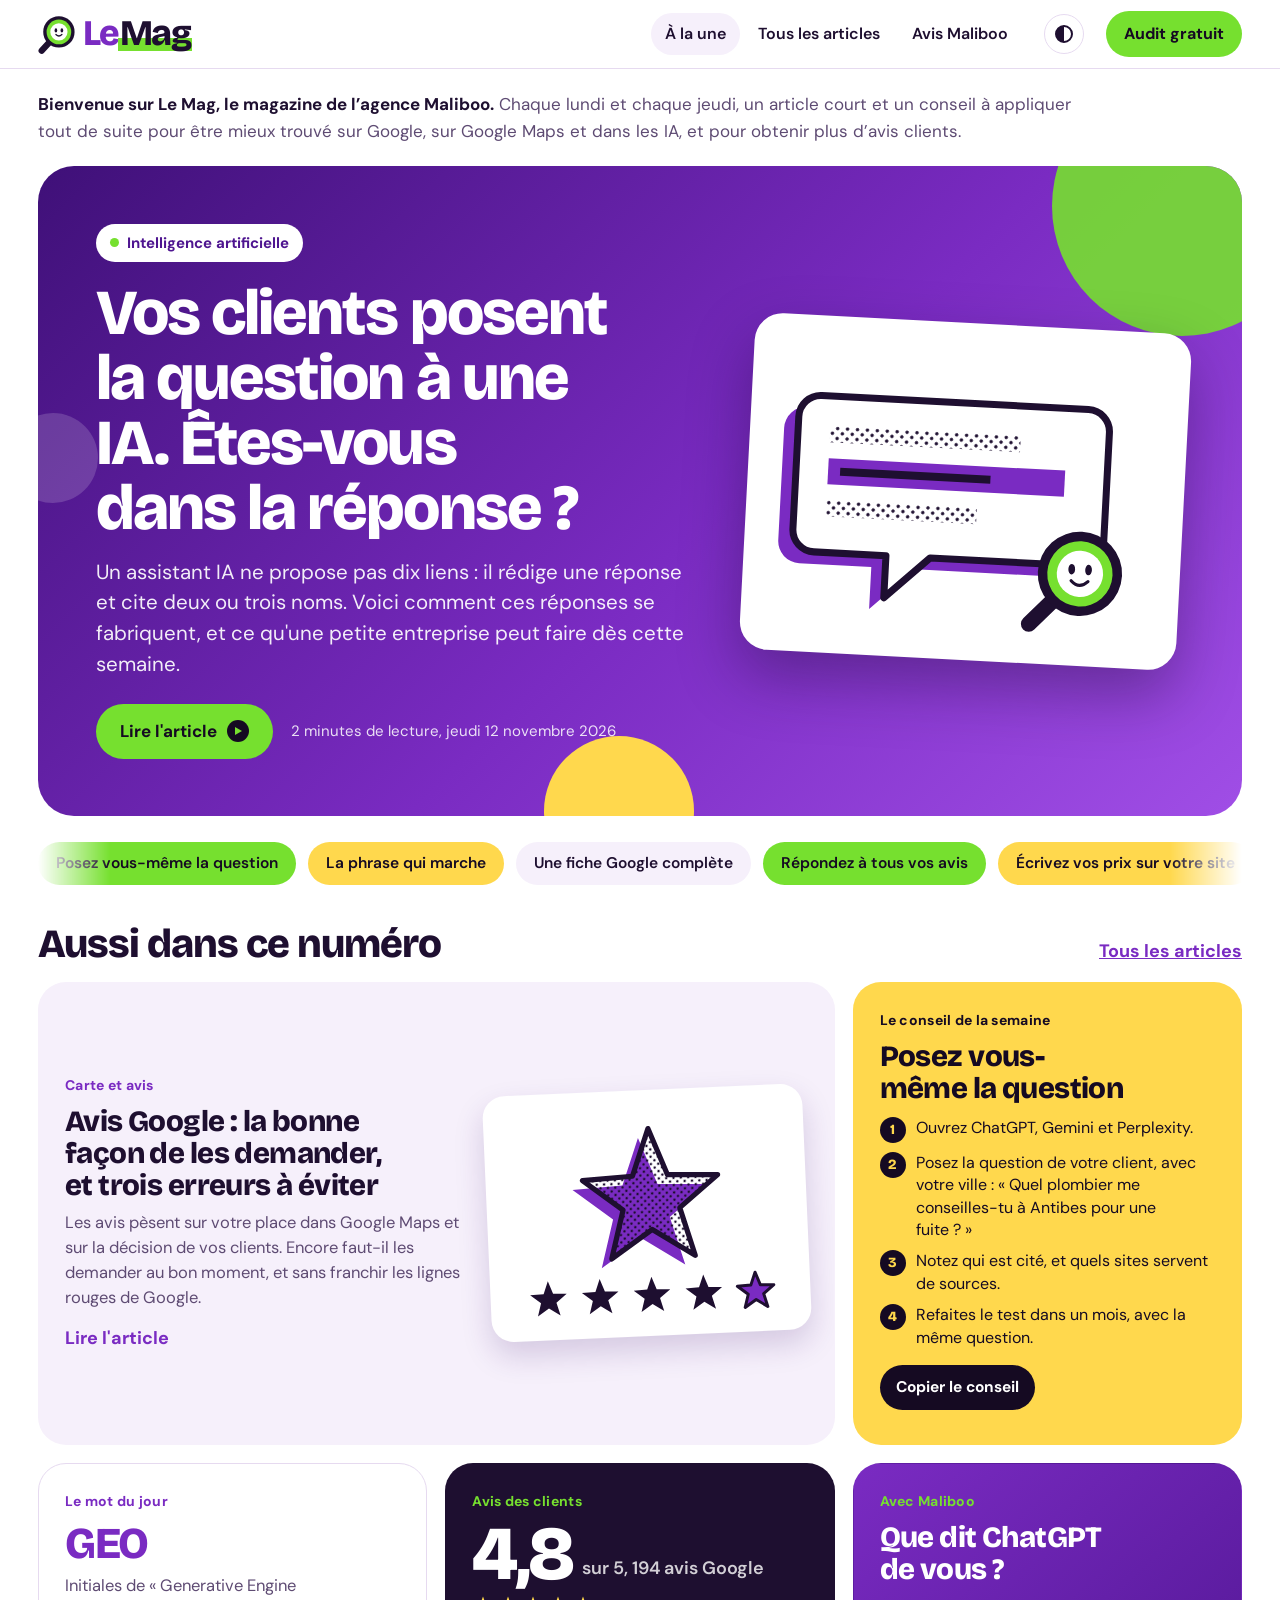
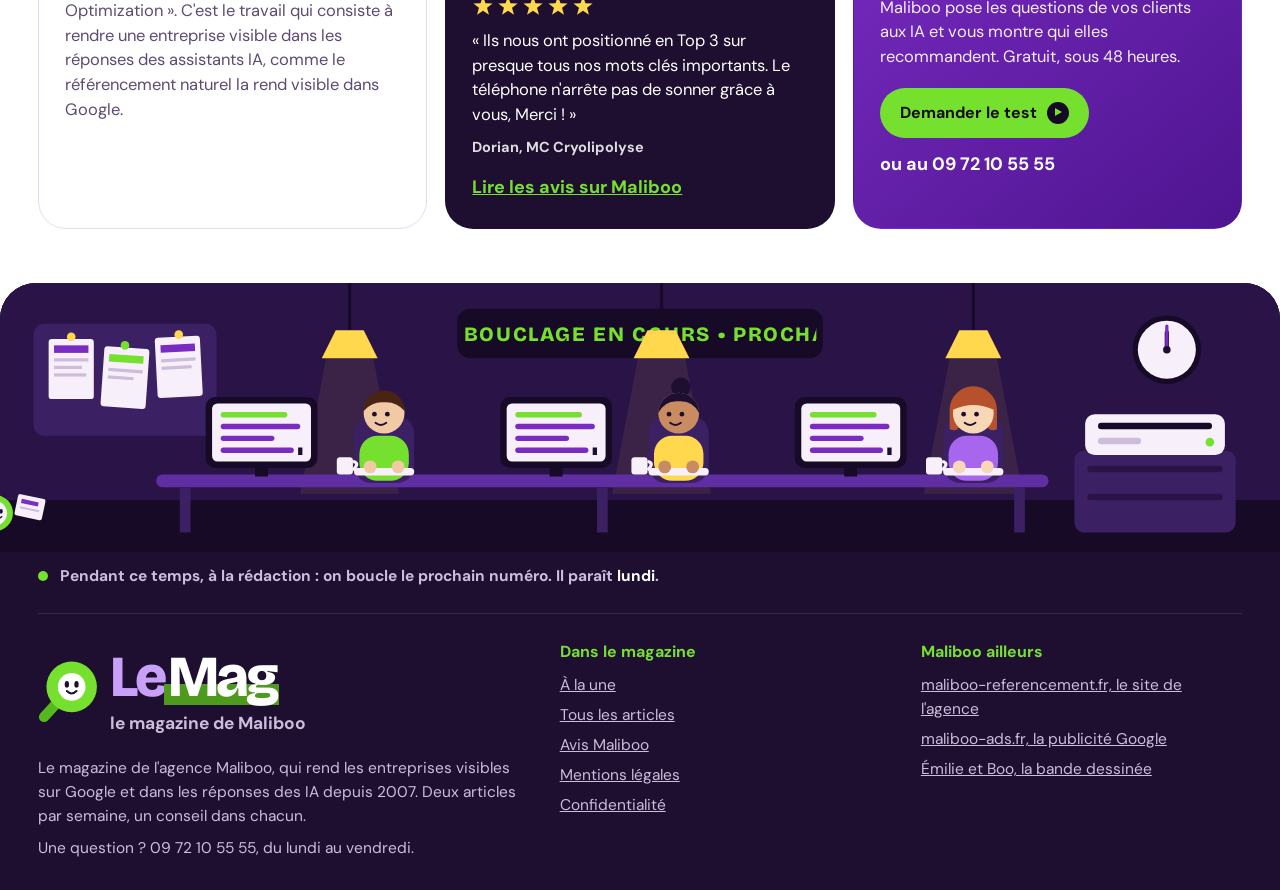
==== commit da9a4713: "Une : phrase d'accueil qui présente le magazine Co-Authored-By: Claude Opus 5.5 <noreply@anthropic.c" ====
--- a/docs/index.html
+++ b/docs/index.html
@@ -1,4 +1,4 @@
-<!doctype html><html lang="fr"><head><meta charset="utf-8"><meta name="viewport" content="width=device-width,initial-scale=1,viewport-fit=cover"><meta name="theme-color" content="#7A2BC2"><title>Le Mag Maliboo : le magazine de la visibilité sur Google et dans les IA</title><meta name="claude:viewport-fit-sides" content="cover"><meta name="description" content="Le magazine de l&#x27;agence Maliboo. Deux articles par semaine, un conseil dans chacun, pour être visible sur Google, sur Google Maps et dans les réponses des IA."><link rel="canonical" href="https://www.referencement-maliboo.com/"><meta property="og:type" content="website"><meta property="og:site_name" content="Le Mag Maliboo"><meta property="og:locale" content="fr_FR"><meta property="og:title" content="Le Mag Maliboo : le magazine de la visibilité sur Google et dans les IA"><meta property="og:description" content="Le magazine de l&#x27;agence Maliboo. Deux articles par semaine, un conseil dans chacun, pour être visible sur Google, sur Google Maps et dans les réponses des IA."><meta property="og:url" content="https://www.referencement-maliboo.com/"><link rel="alternate" type="application/rss+xml" title="Le Mag Maliboo" href="https://www.referencement-maliboo.com/flux.xml"><link rel="preconnect" href="https://fonts.googleapis.com"><link rel="preconnect" href="https://fonts.gstatic.com" crossorigin><link rel="stylesheet" href="https://fonts.googleapis.com/css2?family=Bricolage+Grotesque:opsz,wght@12..96,500..800&family=DM+Sans:ital,opsz,wght@0,9..40,400..700;1,9..40,400..700&display=swap"><link rel="icon" href="favicon.svg" type="image/svg+xml"><link rel="stylesheet" href="assets/mag.css"><script type="application/ld+json">{"@context": "https://schema.org", "@graph": [{"@type": "Organization", "@id": "https://www.referencement-maliboo.com/#maliboo", "name": "Maliboo", "url": "https://www.maliboo-referencement.fr/", "telephone": "+33972105555"}, {"@type": "WebSite", "@id": "https://www.referencement-maliboo.com/#site", "url": "https://www.referencement-maliboo.com/", "name": "Le Mag Maliboo", "inLanguage": "fr", "publisher": {"@id": "https://www.referencement-maliboo.com/#maliboo"}}]}</script></head><body><a class="evite" href="#contenu">Aller au contenu</a><div class="lecture" aria-hidden="true"></div><header class="barre"><div class="w"><a class="logo" href="./" aria-label="Le Mag, le magazine de Maliboo : retour à la une"><svg viewBox="-56 -48 108 108" aria-hidden="true"><path class="manche" d="M-22,24 L-46,50" stroke-width="17" stroke-linecap="round" fill="none"/><circle class="anneau" r="42"/><circle class="lentille" r="33"/><circle class="verre" r="23"/><ellipse class="oeil" cx="-8" cy="-4" rx="3.6" ry="5.6" fill="#1E0F30"/><ellipse class="oeil" cx="8" cy="-4" rx="3.6" ry="5.6" fill="#1E0F30"/><path d="M-8,7 q8,8 16,0" stroke="#1E0F30" stroke-width="3.4" fill="none" stroke-linecap="round"/></svg><span aria-hidden="true"><u>Le</u><mark>Mag</mark></span></a><nav aria-label="Rubriques"><a href="./" aria-current="page">À la une</a><a href="articles/">Tous les articles</a><a href="avis-maliboo/">Avis Maliboo</a></nav><button class="ed" type="button" data-edition aria-label="Passer du mode clair au mode sombre"><i class="lune" aria-hidden="true"></i></button><a class="cta" href="https://www.maliboo-referencement.fr/agence-seo-resultats-garantis/">Audit gratuit</a></div></header><main id="contenu"><div class="w"><section class="couv"><i class="bulle b1"></i><i class="bulle b2"></i><i class="bulle b3"></i><div><a class="puce" href="articles/">Intelligence artificielle</a><h1><a href="vos-clients-posent-la-question-a-une-ia/">Vos clients posent la question à une IA. Êtes-vous dans la réponse ?</a></h1><p class="chapeau">Un assistant IA ne propose pas dix liens : il rédige une réponse et cite deux ou trois noms. Voici comment ces réponses se fabriquent, et ce qu&#x27;une petite entreprise peut faire dès cette semaine.</p><div class="actions"><a class="bouton" href="vos-clients-posent-la-question-a-une-ia/">Lire l'article<i aria-hidden="true"></i></a><span class="temps">2 minutes de lecture, jeudi 12 novembre 2026</span></div></div><figure class="vignette"><svg viewBox="0 0 400 300" role="img" aria-label="Illustration : Vos clients posent la question à une IA. Êtes-vous dans la réponse ?"><defs><pattern id="trame" width="7" height="7" patternUnits="userSpaceOnUse" patternTransform="rotate(45)"><circle cx="3.5" cy="3.5" r="1.7" class="tr"/></pattern><pattern id="trame2" width="5" height="5" patternUnits="userSpaceOnUse" patternTransform="rotate(45)"><circle cx="2.5" cy="2.5" r=".9" class="tr"/></pattern></defs><g class="v"><path d="M52,62 h266 a22,22 0 0 1 22,22 v112 a22,22 0 0 1 -22,22 h-150 l-44,42 v-42 h-72 a22,22 0 0 1 -22,-22 v-112 a22,22 0 0 1 22,-22z" class="ver" transform="translate(-14,12)"/></g><path d="M52,62 h266 a22,22 0 0 1 22,22 v112 a22,22 0 0 1 -22,22 h-150 l-44,42 v-42 h-72 a22,22 0 0 1 -22,-22 v-112 a22,22 0 0 1 22,-22z" class="pap"/><path d="M52,62 h266 a22,22 0 0 1 22,22 v112 a22,22 0 0 1 -22,22 h-150 l-44,42 v-42 h-72 a22,22 0 0 1 -22,-22 v-112 a22,22 0 0 1 22,-22z" class="s-enc" stroke-width="7" stroke-linejoin="round"/><rect x="62" y="92" width="190" height="16" fill="url(#trame)"/><g class="v"><rect x="62" y="124" width="236" height="26" class="ver"/></g><rect x="74" y="133" width="150" height="8" class="enc"/><rect x="62" y="166" width="150" height="16" fill="url(#trame)"/><g transform="translate(318,226) scale(1.05)"><path d="M-20,22 L-46,50" class="s-enc" stroke-width="15" stroke-linecap="round"/><circle r="40" class="enc"/><circle r="31" class="ver boo"/><circle r="22" class="pap"/><ellipse cx="-8" cy="-4" rx="3.2" ry="5" class="enc oeil"/><ellipse cx="8" cy="-4" rx="3.2" ry="5" class="enc oeil"/><path d="M-8,7 q8,8 16,0" class="s-enc" stroke-width="3" stroke-linecap="round"/></g></svg></figure></section><div class="defile" aria-hidden="true"><div class="bande"><div style="display:flex"><span>Posez vous-même la question</span><span>La phrase qui marche</span><span>Une fiche Google complète</span><span>Répondez à tous vos avis</span><span>Écrivez vos prix sur votre site</span><span>Une page par service, une page par ville</span><span>Demandez l&#x27;avis le jour même</span><span>Les phrases précises se citent</span></div><div style="display:flex"><span>Posez vous-même la question</span><span>La phrase qui marche</span><span>Une fiche Google complète</span><span>Répondez à tous vos avis</span><span>Écrivez vos prix sur votre site</span><span>Une page par service, une page par ville</span><span>Demandez l&#x27;avis le jour même</span><span>Les phrases précises se citent</span></div></div></div><div class="entete"><h2>Aussi dans ce numéro</h2><a href="articles/">Tous les articles</a></div><div class="bento"><article class="carte c-art"><div><span class="etq">Carte et avis</span><h3><a href="avis-google-la-bonne-facon-de-les-demander/">Avis Google : la bonne façon de les demander, et trois erreurs à éviter</a></h3><p>Les avis pèsent sur votre place dans Google Maps et sur la décision de vos clients. Encore faut-il les demander au bon moment, et sans franchir les lignes rouges de Google.</p><span class="lien">Lire l'article</span></div><figure class="vignette"><svg viewBox="0 0 400 300" role="img" aria-label="Illustration : Avis Google : la bonne façon de les demander, et trois erreurs à éviter"><defs><pattern id="trame" width="7" height="7" patternUnits="userSpaceOnUse" patternTransform="rotate(45)"><circle cx="3.5" cy="3.5" r="1.7" class="tr"/></pattern><pattern id="trame2" width="5" height="5" patternUnits="userSpaceOnUse" patternTransform="rotate(45)"><circle cx="2.5" cy="2.5" r=".9" class="tr"/></pattern></defs><g class="v"><polygon points="206.0,36.0 229.7,99.4 297.3,102.3 244.3,144.5 262.4,209.7 206.0,172.3 149.6,209.7 167.7,144.5 114.7,102.3 182.3,99.4" class="ver" transform="translate(-14,12)"/></g><polygon points="206.0,36.0 229.7,99.4 297.3,102.3 244.3,144.5 262.4,209.7 206.0,172.3 149.6,209.7 167.7,144.5 114.7,102.3 182.3,99.4" fill="url(#trame)"/><polygon points="206.0,36.0 229.7,99.4 297.3,102.3 244.3,144.5 262.4,209.7 206.0,172.3 149.6,209.7 167.7,144.5 114.7,102.3 182.3,99.4" class="s-enc" stroke-width="7" stroke-linejoin="round"/><polygon points="62.0,236.0 68.4,253.2 86.7,254.0 72.4,265.4 77.3,283.0 62.0,272.9 46.7,283.0 51.6,265.4 37.3,254.0 55.6,253.2" class="enc"/><polygon points="132.0,236.0 138.4,253.2 156.7,254.0 142.4,265.4 147.3,283.0 132.0,272.9 116.7,283.0 121.6,265.4 107.3,254.0 125.6,253.2" class="enc"/><polygon points="202.0,236.0 208.4,253.2 226.7,254.0 212.4,265.4 217.3,283.0 202.0,272.9 186.7,283.0 191.6,265.4 177.3,254.0 195.6,253.2" class="enc"/><polygon points="272.0,236.0 278.4,253.2 296.7,254.0 282.4,265.4 287.3,283.0 272.0,272.9 256.7,283.0 261.6,265.4 247.3,254.0 265.6,253.2" class="enc"/><g class="v"><polygon points="342.0,236.0 348.4,253.2 366.7,254.0 352.4,265.4 357.3,283.0 342.0,272.9 326.7,283.0 331.6,265.4 317.3,254.0 335.6,253.2" class="ver"/></g><polygon points="342.0,236.0 348.4,253.2 366.7,254.0 352.4,265.4 357.3,283.0 342.0,272.9 326.7,283.0 331.6,265.4 317.3,254.0 335.6,253.2" class="s-enc" stroke-width="4" stroke-linejoin="round"/></svg></figure></article><aside class="carte c-conseil coupon"><span class="etq">Le conseil de la semaine</span><h3>Posez vous-même la question</h3><ol><li><span>Ouvrez ChatGPT, Gemini et Perplexity.</span></li><li><span>Posez la question de votre client, avec votre ville : « Quel plombier me conseilles-tu à Antibes pour une fuite ? »</span></li><li><span>Notez qui est cité, et quels sites servent de sources.</span></li><li><span>Refaites le test dans un mois, avec la même question.</span></li></ol><button type="button" data-copie="Posez vous-même la question
+<!doctype html><html lang="fr"><head><meta charset="utf-8"><meta name="viewport" content="width=device-width,initial-scale=1,viewport-fit=cover"><meta name="theme-color" content="#7A2BC2"><title>Le Mag Maliboo : le magazine de la visibilité sur Google et dans les IA</title><meta name="claude:viewport-fit-sides" content="cover"><meta name="description" content="Le magazine de l&#x27;agence Maliboo. Deux articles par semaine, un conseil dans chacun, pour être visible sur Google, sur Google Maps et dans les réponses des IA."><link rel="canonical" href="https://www.referencement-maliboo.com/"><meta property="og:type" content="website"><meta property="og:site_name" content="Le Mag Maliboo"><meta property="og:locale" content="fr_FR"><meta property="og:title" content="Le Mag Maliboo : le magazine de la visibilité sur Google et dans les IA"><meta property="og:description" content="Le magazine de l&#x27;agence Maliboo. Deux articles par semaine, un conseil dans chacun, pour être visible sur Google, sur Google Maps et dans les réponses des IA."><meta property="og:url" content="https://www.referencement-maliboo.com/"><link rel="alternate" type="application/rss+xml" title="Le Mag Maliboo" href="https://www.referencement-maliboo.com/flux.xml"><link rel="preconnect" href="https://fonts.googleapis.com"><link rel="preconnect" href="https://fonts.gstatic.com" crossorigin><link rel="stylesheet" href="https://fonts.googleapis.com/css2?family=Bricolage+Grotesque:opsz,wght@12..96,500..800&family=DM+Sans:ital,opsz,wght@0,9..40,400..700;1,9..40,400..700&display=swap"><link rel="icon" href="favicon.svg" type="image/svg+xml"><link rel="stylesheet" href="assets/mag.css"><script type="application/ld+json">{"@context": "https://schema.org", "@graph": [{"@type": "Organization", "@id": "https://www.referencement-maliboo.com/#maliboo", "name": "Maliboo", "url": "https://www.maliboo-referencement.fr/", "telephone": "+33972105555"}, {"@type": "WebSite", "@id": "https://www.referencement-maliboo.com/#site", "url": "https://www.referencement-maliboo.com/", "name": "Le Mag Maliboo", "inLanguage": "fr", "publisher": {"@id": "https://www.referencement-maliboo.com/#maliboo"}}]}</script></head><body><a class="evite" href="#contenu">Aller au contenu</a><div class="lecture" aria-hidden="true"></div><header class="barre"><div class="w"><a class="logo" href="./" aria-label="Le Mag, le magazine de Maliboo : retour à la une"><svg viewBox="-56 -48 108 108" aria-hidden="true"><path class="manche" d="M-22,24 L-46,50" stroke-width="17" stroke-linecap="round" fill="none"/><circle class="anneau" r="42"/><circle class="lentille" r="33"/><circle class="verre" r="23"/><ellipse class="oeil" cx="-8" cy="-4" rx="3.6" ry="5.6" fill="#1E0F30"/><ellipse class="oeil" cx="8" cy="-4" rx="3.6" ry="5.6" fill="#1E0F30"/><path d="M-8,7 q8,8 16,0" stroke="#1E0F30" stroke-width="3.4" fill="none" stroke-linecap="round"/></svg><span aria-hidden="true"><u>Le</u><mark>Mag</mark></span></a><nav aria-label="Rubriques"><a href="./" aria-current="page">À la une</a><a href="articles/">Tous les articles</a><a href="avis-maliboo/">Avis Maliboo</a></nav><button class="ed" type="button" data-edition aria-label="Passer du mode clair au mode sombre"><i class="lune" aria-hidden="true"></i></button><a class="cta" href="https://www.maliboo-referencement.fr/agence-seo-resultats-garantis/">Audit gratuit</a></div></header><main id="contenu"><div class="w"><p class="accueil"><strong>Bienvenue sur Le Mag, le magazine de l’agence Maliboo.</strong> Chaque lundi et chaque jeudi, un article court et un conseil à appliquer tout de suite pour être mieux trouvé sur Google, sur Google Maps et dans les IA, et pour obtenir plus d’avis clients.</p><section class="couv"><i class="bulle b1"></i><i class="bulle b2"></i><i class="bulle b3"></i><div><a class="puce" href="articles/">Intelligence artificielle</a><h1><a href="vos-clients-posent-la-question-a-une-ia/">Vos clients posent la question à une IA. Êtes-vous dans la réponse ?</a></h1><p class="chapeau">Un assistant IA ne propose pas dix liens : il rédige une réponse et cite deux ou trois noms. Voici comment ces réponses se fabriquent, et ce qu&#x27;une petite entreprise peut faire dès cette semaine.</p><div class="actions"><a class="bouton" href="vos-clients-posent-la-question-a-une-ia/">Lire l'article<i aria-hidden="true"></i></a><span class="temps">2 minutes de lecture, jeudi 12 novembre 2026</span></div></div><figure class="vignette"><svg viewBox="0 0 400 300" role="img" aria-label="Illustration : Vos clients posent la question à une IA. Êtes-vous dans la réponse ?"><defs><pattern id="trame" width="7" height="7" patternUnits="userSpaceOnUse" patternTransform="rotate(45)"><circle cx="3.5" cy="3.5" r="1.7" class="tr"/></pattern><pattern id="trame2" width="5" height="5" patternUnits="userSpaceOnUse" patternTransform="rotate(45)"><circle cx="2.5" cy="2.5" r=".9" class="tr"/></pattern></defs><g class="v"><path d="M52,62 h266 a22,22 0 0 1 22,22 v112 a22,22 0 0 1 -22,22 h-150 l-44,42 v-42 h-72 a22,22 0 0 1 -22,-22 v-112 a22,22 0 0 1 22,-22z" class="ver" transform="translate(-14,12)"/></g><path d="M52,62 h266 a22,22 0 0 1 22,22 v112 a22,22 0 0 1 -22,22 h-150 l-44,42 v-42 h-72 a22,22 0 0 1 -22,-22 v-112 a22,22 0 0 1 22,-22z" class="pap"/><path d="M52,62 h266 a22,22 0 0 1 22,22 v112 a22,22 0 0 1 -22,22 h-150 l-44,42 v-42 h-72 a22,22 0 0 1 -22,-22 v-112 a22,22 0 0 1 22,-22z" class="s-enc" stroke-width="7" stroke-linejoin="round"/><rect x="62" y="92" width="190" height="16" fill="url(#trame)"/><g class="v"><rect x="62" y="124" width="236" height="26" class="ver"/></g><rect x="74" y="133" width="150" height="8" class="enc"/><rect x="62" y="166" width="150" height="16" fill="url(#trame)"/><g transform="translate(318,226) scale(1.05)"><path d="M-20,22 L-46,50" class="s-enc" stroke-width="15" stroke-linecap="round"/><circle r="40" class="enc"/><circle r="31" class="ver boo"/><circle r="22" class="pap"/><ellipse cx="-8" cy="-4" rx="3.2" ry="5" class="enc oeil"/><ellipse cx="8" cy="-4" rx="3.2" ry="5" class="enc oeil"/><path d="M-8,7 q8,8 16,0" class="s-enc" stroke-width="3" stroke-linecap="round"/></g></svg></figure></section><div class="defile" aria-hidden="true"><div class="bande"><div style="display:flex"><span>Posez vous-même la question</span><span>La phrase qui marche</span><span>Une fiche Google complète</span><span>Répondez à tous vos avis</span><span>Écrivez vos prix sur votre site</span><span>Une page par service, une page par ville</span><span>Demandez l&#x27;avis le jour même</span><span>Les phrases précises se citent</span></div><div style="display:flex"><span>Posez vous-même la question</span><span>La phrase qui marche</span><span>Une fiche Google complète</span><span>Répondez à tous vos avis</span><span>Écrivez vos prix sur votre site</span><span>Une page par service, une page par ville</span><span>Demandez l&#x27;avis le jour même</span><span>Les phrases précises se citent</span></div></div></div><div class="entete"><h2>Aussi dans ce numéro</h2><a href="articles/">Tous les articles</a></div><div class="bento"><article class="carte c-art"><div><span class="etq">Carte et avis</span><h3><a href="avis-google-la-bonne-facon-de-les-demander/">Avis Google : la bonne façon de les demander, et trois erreurs à éviter</a></h3><p>Les avis pèsent sur votre place dans Google Maps et sur la décision de vos clients. Encore faut-il les demander au bon moment, et sans franchir les lignes rouges de Google.</p><span class="lien">Lire l'article</span></div><figure class="vignette"><svg viewBox="0 0 400 300" role="img" aria-label="Illustration : Avis Google : la bonne façon de les demander, et trois erreurs à éviter"><defs><pattern id="trame" width="7" height="7" patternUnits="userSpaceOnUse" patternTransform="rotate(45)"><circle cx="3.5" cy="3.5" r="1.7" class="tr"/></pattern><pattern id="trame2" width="5" height="5" patternUnits="userSpaceOnUse" patternTransform="rotate(45)"><circle cx="2.5" cy="2.5" r=".9" class="tr"/></pattern></defs><g class="v"><polygon points="206.0,36.0 229.7,99.4 297.3,102.3 244.3,144.5 262.4,209.7 206.0,172.3 149.6,209.7 167.7,144.5 114.7,102.3 182.3,99.4" class="ver" transform="translate(-14,12)"/></g><polygon points="206.0,36.0 229.7,99.4 297.3,102.3 244.3,144.5 262.4,209.7 206.0,172.3 149.6,209.7 167.7,144.5 114.7,102.3 182.3,99.4" fill="url(#trame)"/><polygon points="206.0,36.0 229.7,99.4 297.3,102.3 244.3,144.5 262.4,209.7 206.0,172.3 149.6,209.7 167.7,144.5 114.7,102.3 182.3,99.4" class="s-enc" stroke-width="7" stroke-linejoin="round"/><polygon points="62.0,236.0 68.4,253.2 86.7,254.0 72.4,265.4 77.3,283.0 62.0,272.9 46.7,283.0 51.6,265.4 37.3,254.0 55.6,253.2" class="enc"/><polygon points="132.0,236.0 138.4,253.2 156.7,254.0 142.4,265.4 147.3,283.0 132.0,272.9 116.7,283.0 121.6,265.4 107.3,254.0 125.6,253.2" class="enc"/><polygon points="202.0,236.0 208.4,253.2 226.7,254.0 212.4,265.4 217.3,283.0 202.0,272.9 186.7,283.0 191.6,265.4 177.3,254.0 195.6,253.2" class="enc"/><polygon points="272.0,236.0 278.4,253.2 296.7,254.0 282.4,265.4 287.3,283.0 272.0,272.9 256.7,283.0 261.6,265.4 247.3,254.0 265.6,253.2" class="enc"/><g class="v"><polygon points="342.0,236.0 348.4,253.2 366.7,254.0 352.4,265.4 357.3,283.0 342.0,272.9 326.7,283.0 331.6,265.4 317.3,254.0 335.6,253.2" class="ver"/></g><polygon points="342.0,236.0 348.4,253.2 366.7,254.0 352.4,265.4 357.3,283.0 342.0,272.9 326.7,283.0 331.6,265.4 317.3,254.0 335.6,253.2" class="s-enc" stroke-width="4" stroke-linejoin="round"/></svg></figure></article><aside class="carte c-conseil coupon"><span class="etq">Le conseil de la semaine</span><h3>Posez vous-même la question</h3><ol><li><span>Ouvrez ChatGPT, Gemini et Perplexity.</span></li><li><span>Posez la question de votre client, avec votre ville : « Quel plombier me conseilles-tu à Antibes pour une fuite ? »</span></li><li><span>Notez qui est cité, et quels sites servent de sources.</span></li><li><span>Refaites le test dans un mois, avec la même question.</span></li></ol><button type="button" data-copie="Posez vous-même la question
 1. Ouvrez ChatGPT, Gemini et Perplexity.
 2. Posez la question de votre client, avec votre ville : « Quel plombier me conseilles-tu à Antibes pour une fuite ? »
 3. Notez qui est cité, et quels sites servent de sources.
--- a/docs/assets/mag.css
+++ b/docs/assets/mag.css
@@ -228,6 +228,8 @@
 .filtres button{font-weight:700;font-size:15.5px;padding:9px 16px;border-radius:999px;background:var(--fond-2);transition:background .2s,color .2s}
 .filtres button[aria-pressed="true"]{background:var(--violet);color:#fff}
 .page-tete{margin:38px 0 6px}
+.accueil{margin:22px 0 0;max-width:62em;font:400 17px/1.55 var(--texte);color:var(--mu);text-wrap:pretty}
+.accueil strong{color:var(--encre);font-weight:700}
 .page-tete h1{font:800 clamp(36px,5vw,64px)/1.04 var(--titre);letter-spacing:-.03em}
 .page-tete p{color:var(--mu);font-size:19px;margin-top:10px;max-width:38em}
 .vide{color:var(--mu);padding:20px 0}
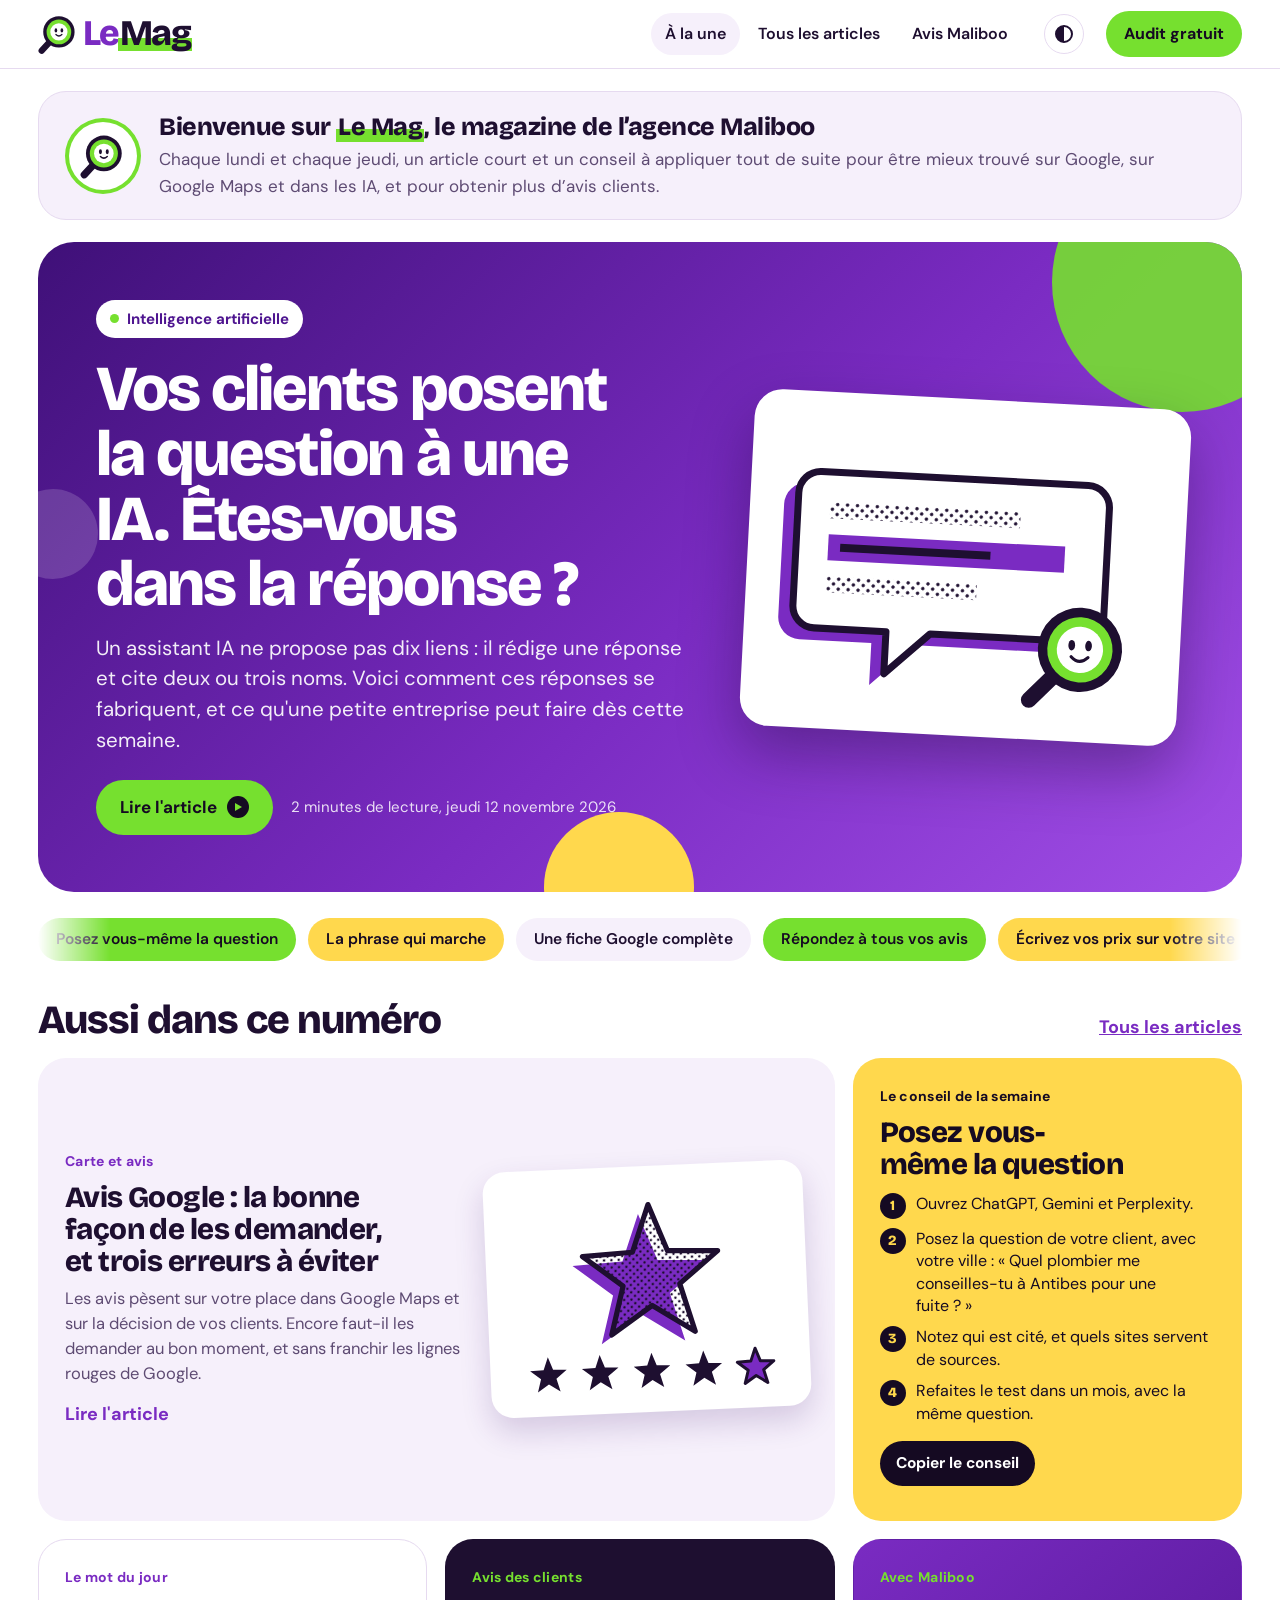
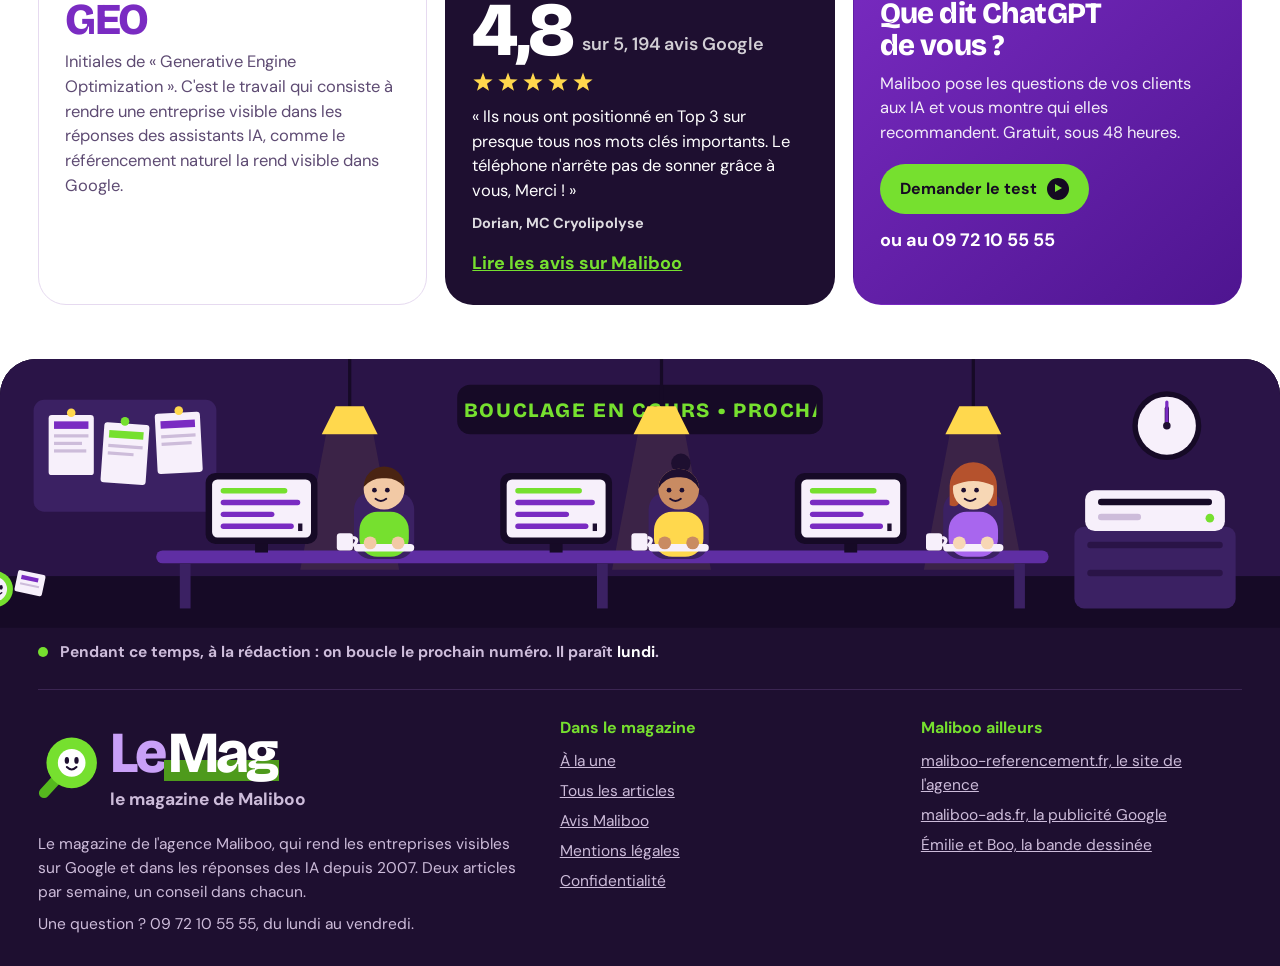
==== commit 1252c0a3: "Une : bandeau d'accueil mis en valeur Co-Authored-By: Claude Opus 5.5 <noreply@anthropic.com> Claude" ====
--- a/docs/index.html
+++ b/docs/index.html
@@ -1,4 +1,4 @@
-<!doctype html><html lang="fr"><head><meta charset="utf-8"><meta name="viewport" content="width=device-width,initial-scale=1,viewport-fit=cover"><meta name="theme-color" content="#7A2BC2"><title>Le Mag Maliboo : le magazine de la visibilité sur Google et dans les IA</title><meta name="claude:viewport-fit-sides" content="cover"><meta name="description" content="Le magazine de l&#x27;agence Maliboo. Deux articles par semaine, un conseil dans chacun, pour être visible sur Google, sur Google Maps et dans les réponses des IA."><link rel="canonical" href="https://www.referencement-maliboo.com/"><meta property="og:type" content="website"><meta property="og:site_name" content="Le Mag Maliboo"><meta property="og:locale" content="fr_FR"><meta property="og:title" content="Le Mag Maliboo : le magazine de la visibilité sur Google et dans les IA"><meta property="og:description" content="Le magazine de l&#x27;agence Maliboo. Deux articles par semaine, un conseil dans chacun, pour être visible sur Google, sur Google Maps et dans les réponses des IA."><meta property="og:url" content="https://www.referencement-maliboo.com/"><link rel="alternate" type="application/rss+xml" title="Le Mag Maliboo" href="https://www.referencement-maliboo.com/flux.xml"><link rel="preconnect" href="https://fonts.googleapis.com"><link rel="preconnect" href="https://fonts.gstatic.com" crossorigin><link rel="stylesheet" href="https://fonts.googleapis.com/css2?family=Bricolage+Grotesque:opsz,wght@12..96,500..800&family=DM+Sans:ital,opsz,wght@0,9..40,400..700;1,9..40,400..700&display=swap"><link rel="icon" href="favicon.svg" type="image/svg+xml"><link rel="stylesheet" href="assets/mag.css"><script type="application/ld+json">{"@context": "https://schema.org", "@graph": [{"@type": "Organization", "@id": "https://www.referencement-maliboo.com/#maliboo", "name": "Maliboo", "url": "https://www.maliboo-referencement.fr/", "telephone": "+33972105555"}, {"@type": "WebSite", "@id": "https://www.referencement-maliboo.com/#site", "url": "https://www.referencement-maliboo.com/", "name": "Le Mag Maliboo", "inLanguage": "fr", "publisher": {"@id": "https://www.referencement-maliboo.com/#maliboo"}}]}</script></head><body><a class="evite" href="#contenu">Aller au contenu</a><div class="lecture" aria-hidden="true"></div><header class="barre"><div class="w"><a class="logo" href="./" aria-label="Le Mag, le magazine de Maliboo : retour à la une"><svg viewBox="-56 -48 108 108" aria-hidden="true"><path class="manche" d="M-22,24 L-46,50" stroke-width="17" stroke-linecap="round" fill="none"/><circle class="anneau" r="42"/><circle class="lentille" r="33"/><circle class="verre" r="23"/><ellipse class="oeil" cx="-8" cy="-4" rx="3.6" ry="5.6" fill="#1E0F30"/><ellipse class="oeil" cx="8" cy="-4" rx="3.6" ry="5.6" fill="#1E0F30"/><path d="M-8,7 q8,8 16,0" stroke="#1E0F30" stroke-width="3.4" fill="none" stroke-linecap="round"/></svg><span aria-hidden="true"><u>Le</u><mark>Mag</mark></span></a><nav aria-label="Rubriques"><a href="./" aria-current="page">À la une</a><a href="articles/">Tous les articles</a><a href="avis-maliboo/">Avis Maliboo</a></nav><button class="ed" type="button" data-edition aria-label="Passer du mode clair au mode sombre"><i class="lune" aria-hidden="true"></i></button><a class="cta" href="https://www.maliboo-referencement.fr/agence-seo-resultats-garantis/">Audit gratuit</a></div></header><main id="contenu"><div class="w"><p class="accueil"><strong>Bienvenue sur Le Mag, le magazine de l’agence Maliboo.</strong> Chaque lundi et chaque jeudi, un article court et un conseil à appliquer tout de suite pour être mieux trouvé sur Google, sur Google Maps et dans les IA, et pour obtenir plus d’avis clients.</p><section class="couv"><i class="bulle b1"></i><i class="bulle b2"></i><i class="bulle b3"></i><div><a class="puce" href="articles/">Intelligence artificielle</a><h1><a href="vos-clients-posent-la-question-a-une-ia/">Vos clients posent la question à une IA. Êtes-vous dans la réponse ?</a></h1><p class="chapeau">Un assistant IA ne propose pas dix liens : il rédige une réponse et cite deux ou trois noms. Voici comment ces réponses se fabriquent, et ce qu&#x27;une petite entreprise peut faire dès cette semaine.</p><div class="actions"><a class="bouton" href="vos-clients-posent-la-question-a-une-ia/">Lire l'article<i aria-hidden="true"></i></a><span class="temps">2 minutes de lecture, jeudi 12 novembre 2026</span></div></div><figure class="vignette"><svg viewBox="0 0 400 300" role="img" aria-label="Illustration : Vos clients posent la question à une IA. Êtes-vous dans la réponse ?"><defs><pattern id="trame" width="7" height="7" patternUnits="userSpaceOnUse" patternTransform="rotate(45)"><circle cx="3.5" cy="3.5" r="1.7" class="tr"/></pattern><pattern id="trame2" width="5" height="5" patternUnits="userSpaceOnUse" patternTransform="rotate(45)"><circle cx="2.5" cy="2.5" r=".9" class="tr"/></pattern></defs><g class="v"><path d="M52,62 h266 a22,22 0 0 1 22,22 v112 a22,22 0 0 1 -22,22 h-150 l-44,42 v-42 h-72 a22,22 0 0 1 -22,-22 v-112 a22,22 0 0 1 22,-22z" class="ver" transform="translate(-14,12)"/></g><path d="M52,62 h266 a22,22 0 0 1 22,22 v112 a22,22 0 0 1 -22,22 h-150 l-44,42 v-42 h-72 a22,22 0 0 1 -22,-22 v-112 a22,22 0 0 1 22,-22z" class="pap"/><path d="M52,62 h266 a22,22 0 0 1 22,22 v112 a22,22 0 0 1 -22,22 h-150 l-44,42 v-42 h-72 a22,22 0 0 1 -22,-22 v-112 a22,22 0 0 1 22,-22z" class="s-enc" stroke-width="7" stroke-linejoin="round"/><rect x="62" y="92" width="190" height="16" fill="url(#trame)"/><g class="v"><rect x="62" y="124" width="236" height="26" class="ver"/></g><rect x="74" y="133" width="150" height="8" class="enc"/><rect x="62" y="166" width="150" height="16" fill="url(#trame)"/><g transform="translate(318,226) scale(1.05)"><path d="M-20,22 L-46,50" class="s-enc" stroke-width="15" stroke-linecap="round"/><circle r="40" class="enc"/><circle r="31" class="ver boo"/><circle r="22" class="pap"/><ellipse cx="-8" cy="-4" rx="3.2" ry="5" class="enc oeil"/><ellipse cx="8" cy="-4" rx="3.2" ry="5" class="enc oeil"/><path d="M-8,7 q8,8 16,0" class="s-enc" stroke-width="3" stroke-linecap="round"/></g></svg></figure></section><div class="defile" aria-hidden="true"><div class="bande"><div style="display:flex"><span>Posez vous-même la question</span><span>La phrase qui marche</span><span>Une fiche Google complète</span><span>Répondez à tous vos avis</span><span>Écrivez vos prix sur votre site</span><span>Une page par service, une page par ville</span><span>Demandez l&#x27;avis le jour même</span><span>Les phrases précises se citent</span></div><div style="display:flex"><span>Posez vous-même la question</span><span>La phrase qui marche</span><span>Une fiche Google complète</span><span>Répondez à tous vos avis</span><span>Écrivez vos prix sur votre site</span><span>Une page par service, une page par ville</span><span>Demandez l&#x27;avis le jour même</span><span>Les phrases précises se citent</span></div></div></div><div class="entete"><h2>Aussi dans ce numéro</h2><a href="articles/">Tous les articles</a></div><div class="bento"><article class="carte c-art"><div><span class="etq">Carte et avis</span><h3><a href="avis-google-la-bonne-facon-de-les-demander/">Avis Google : la bonne façon de les demander, et trois erreurs à éviter</a></h3><p>Les avis pèsent sur votre place dans Google Maps et sur la décision de vos clients. Encore faut-il les demander au bon moment, et sans franchir les lignes rouges de Google.</p><span class="lien">Lire l'article</span></div><figure class="vignette"><svg viewBox="0 0 400 300" role="img" aria-label="Illustration : Avis Google : la bonne façon de les demander, et trois erreurs à éviter"><defs><pattern id="trame" width="7" height="7" patternUnits="userSpaceOnUse" patternTransform="rotate(45)"><circle cx="3.5" cy="3.5" r="1.7" class="tr"/></pattern><pattern id="trame2" width="5" height="5" patternUnits="userSpaceOnUse" patternTransform="rotate(45)"><circle cx="2.5" cy="2.5" r=".9" class="tr"/></pattern></defs><g class="v"><polygon points="206.0,36.0 229.7,99.4 297.3,102.3 244.3,144.5 262.4,209.7 206.0,172.3 149.6,209.7 167.7,144.5 114.7,102.3 182.3,99.4" class="ver" transform="translate(-14,12)"/></g><polygon points="206.0,36.0 229.7,99.4 297.3,102.3 244.3,144.5 262.4,209.7 206.0,172.3 149.6,209.7 167.7,144.5 114.7,102.3 182.3,99.4" fill="url(#trame)"/><polygon points="206.0,36.0 229.7,99.4 297.3,102.3 244.3,144.5 262.4,209.7 206.0,172.3 149.6,209.7 167.7,144.5 114.7,102.3 182.3,99.4" class="s-enc" stroke-width="7" stroke-linejoin="round"/><polygon points="62.0,236.0 68.4,253.2 86.7,254.0 72.4,265.4 77.3,283.0 62.0,272.9 46.7,283.0 51.6,265.4 37.3,254.0 55.6,253.2" class="enc"/><polygon points="132.0,236.0 138.4,253.2 156.7,254.0 142.4,265.4 147.3,283.0 132.0,272.9 116.7,283.0 121.6,265.4 107.3,254.0 125.6,253.2" class="enc"/><polygon points="202.0,236.0 208.4,253.2 226.7,254.0 212.4,265.4 217.3,283.0 202.0,272.9 186.7,283.0 191.6,265.4 177.3,254.0 195.6,253.2" class="enc"/><polygon points="272.0,236.0 278.4,253.2 296.7,254.0 282.4,265.4 287.3,283.0 272.0,272.9 256.7,283.0 261.6,265.4 247.3,254.0 265.6,253.2" class="enc"/><g class="v"><polygon points="342.0,236.0 348.4,253.2 366.7,254.0 352.4,265.4 357.3,283.0 342.0,272.9 326.7,283.0 331.6,265.4 317.3,254.0 335.6,253.2" class="ver"/></g><polygon points="342.0,236.0 348.4,253.2 366.7,254.0 352.4,265.4 357.3,283.0 342.0,272.9 326.7,283.0 331.6,265.4 317.3,254.0 335.6,253.2" class="s-enc" stroke-width="4" stroke-linejoin="round"/></svg></figure></article><aside class="carte c-conseil coupon"><span class="etq">Le conseil de la semaine</span><h3>Posez vous-même la question</h3><ol><li><span>Ouvrez ChatGPT, Gemini et Perplexity.</span></li><li><span>Posez la question de votre client, avec votre ville : « Quel plombier me conseilles-tu à Antibes pour une fuite ? »</span></li><li><span>Notez qui est cité, et quels sites servent de sources.</span></li><li><span>Refaites le test dans un mois, avec la même question.</span></li></ol><button type="button" data-copie="Posez vous-même la question
+<!doctype html><html lang="fr"><head><meta charset="utf-8"><meta name="viewport" content="width=device-width,initial-scale=1,viewport-fit=cover"><meta name="theme-color" content="#7A2BC2"><title>Le Mag Maliboo : le magazine de la visibilité sur Google et dans les IA</title><meta name="claude:viewport-fit-sides" content="cover"><meta name="description" content="Le magazine de l&#x27;agence Maliboo. Deux articles par semaine, un conseil dans chacun, pour être visible sur Google, sur Google Maps et dans les réponses des IA."><link rel="canonical" href="https://www.referencement-maliboo.com/"><meta property="og:type" content="website"><meta property="og:site_name" content="Le Mag Maliboo"><meta property="og:locale" content="fr_FR"><meta property="og:title" content="Le Mag Maliboo : le magazine de la visibilité sur Google et dans les IA"><meta property="og:description" content="Le magazine de l&#x27;agence Maliboo. Deux articles par semaine, un conseil dans chacun, pour être visible sur Google, sur Google Maps et dans les réponses des IA."><meta property="og:url" content="https://www.referencement-maliboo.com/"><link rel="alternate" type="application/rss+xml" title="Le Mag Maliboo" href="https://www.referencement-maliboo.com/flux.xml"><link rel="preconnect" href="https://fonts.googleapis.com"><link rel="preconnect" href="https://fonts.gstatic.com" crossorigin><link rel="stylesheet" href="https://fonts.googleapis.com/css2?family=Bricolage+Grotesque:opsz,wght@12..96,500..800&family=DM+Sans:ital,opsz,wght@0,9..40,400..700;1,9..40,400..700&display=swap"><link rel="icon" href="favicon.svg" type="image/svg+xml"><link rel="stylesheet" href="assets/mag.css"><script type="application/ld+json">{"@context": "https://schema.org", "@graph": [{"@type": "Organization", "@id": "https://www.referencement-maliboo.com/#maliboo", "name": "Maliboo", "url": "https://www.maliboo-referencement.fr/", "telephone": "+33972105555"}, {"@type": "WebSite", "@id": "https://www.referencement-maliboo.com/#site", "url": "https://www.referencement-maliboo.com/", "name": "Le Mag Maliboo", "inLanguage": "fr", "publisher": {"@id": "https://www.referencement-maliboo.com/#maliboo"}}]}</script></head><body><a class="evite" href="#contenu">Aller au contenu</a><div class="lecture" aria-hidden="true"></div><header class="barre"><div class="w"><a class="logo" href="./" aria-label="Le Mag, le magazine de Maliboo : retour à la une"><svg viewBox="-56 -48 108 108" aria-hidden="true"><path class="manche" d="M-22,24 L-46,50" stroke-width="17" stroke-linecap="round" fill="none"/><circle class="anneau" r="42"/><circle class="lentille" r="33"/><circle class="verre" r="23"/><ellipse class="oeil" cx="-8" cy="-4" rx="3.6" ry="5.6" fill="#1E0F30"/><ellipse class="oeil" cx="8" cy="-4" rx="3.6" ry="5.6" fill="#1E0F30"/><path d="M-8,7 q8,8 16,0" stroke="#1E0F30" stroke-width="3.4" fill="none" stroke-linecap="round"/></svg><span aria-hidden="true"><u>Le</u><mark>Mag</mark></span></a><nav aria-label="Rubriques"><a href="./" aria-current="page">À la une</a><a href="articles/">Tous les articles</a><a href="avis-maliboo/">Avis Maliboo</a></nav><button class="ed" type="button" data-edition aria-label="Passer du mode clair au mode sombre"><i class="lune" aria-hidden="true"></i></button><a class="cta" href="https://www.maliboo-referencement.fr/agence-seo-resultats-garantis/">Audit gratuit</a></div></header><main id="contenu"><div class="w"><section class="accueil" aria-label="Présentation du magazine"><span class="pastille"><svg viewBox="-56 -48 108 108" aria-hidden="true"><path class="manche" d="M-22,24 L-46,50" stroke-width="17" stroke-linecap="round" fill="none"/><circle class="anneau" r="42"/><circle class="lentille" r="33"/><circle class="verre" r="23"/><ellipse class="oeil" cx="-8" cy="-4" rx="3.6" ry="5.6" fill="#1E0F30"/><ellipse class="oeil" cx="8" cy="-4" rx="3.6" ry="5.6" fill="#1E0F30"/><path d="M-8,7 q8,8 16,0" stroke="#1E0F30" stroke-width="3.4" fill="none" stroke-linecap="round"/></svg></span><div><h2>Bienvenue sur <mark>Le Mag</mark>, le magazine de l’agence Maliboo</h2><p>Chaque lundi et chaque jeudi, un article court et un conseil à appliquer tout de suite pour être mieux trouvé sur Google, sur Google Maps et dans les IA, et pour obtenir plus d’avis clients.</p></div></section><section class="couv"><i class="bulle b1"></i><i class="bulle b2"></i><i class="bulle b3"></i><div><a class="puce" href="articles/">Intelligence artificielle</a><h1><a href="vos-clients-posent-la-question-a-une-ia/">Vos clients posent la question à une IA. Êtes-vous dans la réponse ?</a></h1><p class="chapeau">Un assistant IA ne propose pas dix liens : il rédige une réponse et cite deux ou trois noms. Voici comment ces réponses se fabriquent, et ce qu&#x27;une petite entreprise peut faire dès cette semaine.</p><div class="actions"><a class="bouton" href="vos-clients-posent-la-question-a-une-ia/">Lire l'article<i aria-hidden="true"></i></a><span class="temps">2 minutes de lecture, jeudi 12 novembre 2026</span></div></div><figure class="vignette"><svg viewBox="0 0 400 300" role="img" aria-label="Illustration : Vos clients posent la question à une IA. Êtes-vous dans la réponse ?"><defs><pattern id="trame" width="7" height="7" patternUnits="userSpaceOnUse" patternTransform="rotate(45)"><circle cx="3.5" cy="3.5" r="1.7" class="tr"/></pattern><pattern id="trame2" width="5" height="5" patternUnits="userSpaceOnUse" patternTransform="rotate(45)"><circle cx="2.5" cy="2.5" r=".9" class="tr"/></pattern></defs><g class="v"><path d="M52,62 h266 a22,22 0 0 1 22,22 v112 a22,22 0 0 1 -22,22 h-150 l-44,42 v-42 h-72 a22,22 0 0 1 -22,-22 v-112 a22,22 0 0 1 22,-22z" class="ver" transform="translate(-14,12)"/></g><path d="M52,62 h266 a22,22 0 0 1 22,22 v112 a22,22 0 0 1 -22,22 h-150 l-44,42 v-42 h-72 a22,22 0 0 1 -22,-22 v-112 a22,22 0 0 1 22,-22z" class="pap"/><path d="M52,62 h266 a22,22 0 0 1 22,22 v112 a22,22 0 0 1 -22,22 h-150 l-44,42 v-42 h-72 a22,22 0 0 1 -22,-22 v-112 a22,22 0 0 1 22,-22z" class="s-enc" stroke-width="7" stroke-linejoin="round"/><rect x="62" y="92" width="190" height="16" fill="url(#trame)"/><g class="v"><rect x="62" y="124" width="236" height="26" class="ver"/></g><rect x="74" y="133" width="150" height="8" class="enc"/><rect x="62" y="166" width="150" height="16" fill="url(#trame)"/><g transform="translate(318,226) scale(1.05)"><path d="M-20,22 L-46,50" class="s-enc" stroke-width="15" stroke-linecap="round"/><circle r="40" class="enc"/><circle r="31" class="ver boo"/><circle r="22" class="pap"/><ellipse cx="-8" cy="-4" rx="3.2" ry="5" class="enc oeil"/><ellipse cx="8" cy="-4" rx="3.2" ry="5" class="enc oeil"/><path d="M-8,7 q8,8 16,0" class="s-enc" stroke-width="3" stroke-linecap="round"/></g></svg></figure></section><div class="defile" aria-hidden="true"><div class="bande"><div style="display:flex"><span>Posez vous-même la question</span><span>La phrase qui marche</span><span>Une fiche Google complète</span><span>Répondez à tous vos avis</span><span>Écrivez vos prix sur votre site</span><span>Une page par service, une page par ville</span><span>Demandez l&#x27;avis le jour même</span><span>Les phrases précises se citent</span></div><div style="display:flex"><span>Posez vous-même la question</span><span>La phrase qui marche</span><span>Une fiche Google complète</span><span>Répondez à tous vos avis</span><span>Écrivez vos prix sur votre site</span><span>Une page par service, une page par ville</span><span>Demandez l&#x27;avis le jour même</span><span>Les phrases précises se citent</span></div></div></div><div class="entete"><h2>Aussi dans ce numéro</h2><a href="articles/">Tous les articles</a></div><div class="bento"><article class="carte c-art"><div><span class="etq">Carte et avis</span><h3><a href="avis-google-la-bonne-facon-de-les-demander/">Avis Google : la bonne façon de les demander, et trois erreurs à éviter</a></h3><p>Les avis pèsent sur votre place dans Google Maps et sur la décision de vos clients. Encore faut-il les demander au bon moment, et sans franchir les lignes rouges de Google.</p><span class="lien">Lire l'article</span></div><figure class="vignette"><svg viewBox="0 0 400 300" role="img" aria-label="Illustration : Avis Google : la bonne façon de les demander, et trois erreurs à éviter"><defs><pattern id="trame" width="7" height="7" patternUnits="userSpaceOnUse" patternTransform="rotate(45)"><circle cx="3.5" cy="3.5" r="1.7" class="tr"/></pattern><pattern id="trame2" width="5" height="5" patternUnits="userSpaceOnUse" patternTransform="rotate(45)"><circle cx="2.5" cy="2.5" r=".9" class="tr"/></pattern></defs><g class="v"><polygon points="206.0,36.0 229.7,99.4 297.3,102.3 244.3,144.5 262.4,209.7 206.0,172.3 149.6,209.7 167.7,144.5 114.7,102.3 182.3,99.4" class="ver" transform="translate(-14,12)"/></g><polygon points="206.0,36.0 229.7,99.4 297.3,102.3 244.3,144.5 262.4,209.7 206.0,172.3 149.6,209.7 167.7,144.5 114.7,102.3 182.3,99.4" fill="url(#trame)"/><polygon points="206.0,36.0 229.7,99.4 297.3,102.3 244.3,144.5 262.4,209.7 206.0,172.3 149.6,209.7 167.7,144.5 114.7,102.3 182.3,99.4" class="s-enc" stroke-width="7" stroke-linejoin="round"/><polygon points="62.0,236.0 68.4,253.2 86.7,254.0 72.4,265.4 77.3,283.0 62.0,272.9 46.7,283.0 51.6,265.4 37.3,254.0 55.6,253.2" class="enc"/><polygon points="132.0,236.0 138.4,253.2 156.7,254.0 142.4,265.4 147.3,283.0 132.0,272.9 116.7,283.0 121.6,265.4 107.3,254.0 125.6,253.2" class="enc"/><polygon points="202.0,236.0 208.4,253.2 226.7,254.0 212.4,265.4 217.3,283.0 202.0,272.9 186.7,283.0 191.6,265.4 177.3,254.0 195.6,253.2" class="enc"/><polygon points="272.0,236.0 278.4,253.2 296.7,254.0 282.4,265.4 287.3,283.0 272.0,272.9 256.7,283.0 261.6,265.4 247.3,254.0 265.6,253.2" class="enc"/><g class="v"><polygon points="342.0,236.0 348.4,253.2 366.7,254.0 352.4,265.4 357.3,283.0 342.0,272.9 326.7,283.0 331.6,265.4 317.3,254.0 335.6,253.2" class="ver"/></g><polygon points="342.0,236.0 348.4,253.2 366.7,254.0 352.4,265.4 357.3,283.0 342.0,272.9 326.7,283.0 331.6,265.4 317.3,254.0 335.6,253.2" class="s-enc" stroke-width="4" stroke-linejoin="round"/></svg></figure></article><aside class="carte c-conseil coupon"><span class="etq">Le conseil de la semaine</span><h3>Posez vous-même la question</h3><ol><li><span>Ouvrez ChatGPT, Gemini et Perplexity.</span></li><li><span>Posez la question de votre client, avec votre ville : « Quel plombier me conseilles-tu à Antibes pour une fuite ? »</span></li><li><span>Notez qui est cité, et quels sites servent de sources.</span></li><li><span>Refaites le test dans un mois, avec la même question.</span></li></ol><button type="button" data-copie="Posez vous-même la question
 1. Ouvrez ChatGPT, Gemini et Perplexity.
 2. Posez la question de votre client, avec votre ville : « Quel plombier me conseilles-tu à Antibes pour une fuite ? »
 3. Notez qui est cité, et quels sites servent de sources.
--- a/docs/assets/mag.css
+++ b/docs/assets/mag.css
@@ -228,8 +228,14 @@
 .filtres button{font-weight:700;font-size:15.5px;padding:9px 16px;border-radius:999px;background:var(--fond-2);transition:background .2s,color .2s}
 .filtres button[aria-pressed="true"]{background:var(--violet);color:#fff}
 .page-tete{margin:38px 0 6px}
-.accueil{margin:22px 0 0;max-width:62em;font:400 17px/1.55 var(--texte);color:var(--mu);text-wrap:pretty}
-.accueil strong{color:var(--encre);font-weight:700}
+.accueil{margin:22px 0 0;display:flex;align-items:center;gap:22px;padding:20px clamp(18px,3vw,30px);border-radius:28px;background:var(--fond-2);border:1px solid var(--ligne)}
+.accueil .pastille{flex:0 0 auto;width:68px;height:68px;border-radius:50%;background:#fff;display:grid;place-items:center;box-shadow:0 0 0 4px var(--vert)}
+.accueil .pastille svg{width:46px;height:46px}
+.accueil .pastille .anneau{fill:#1E0F30}.accueil .pastille .manche{stroke:#1E0F30}.accueil .pastille .verre{fill:#fff}.accueil .pastille .lentille{fill:#76E02F}
+.accueil h2{margin:0 0 4px;font:800 clamp(20px,2.2vw,25px)/1.2 var(--titre);letter-spacing:-.02em;color:var(--encre);text-wrap:balance}
+.accueil h2 mark{background:linear-gradient(transparent 58%,var(--vert) 58%);color:inherit;padding:0 .08em}
+.accueil p{margin:0;font:400 17px/1.55 var(--texte);color:var(--mu);max-width:62em;text-wrap:pretty}
+@media (max-width:600px){.accueil{align-items:flex-start;gap:14px;padding:18px}.accueil .pastille{width:50px;height:50px;box-shadow:0 0 0 3px var(--vert)}.accueil .pastille svg{width:34px;height:34px}}
 .page-tete h1{font:800 clamp(36px,5vw,64px)/1.04 var(--titre);letter-spacing:-.03em}
 .page-tete p{color:var(--mu);font-size:19px;margin-top:10px;max-width:38em}
 .vide{color:var(--mu);padding:20px 0}
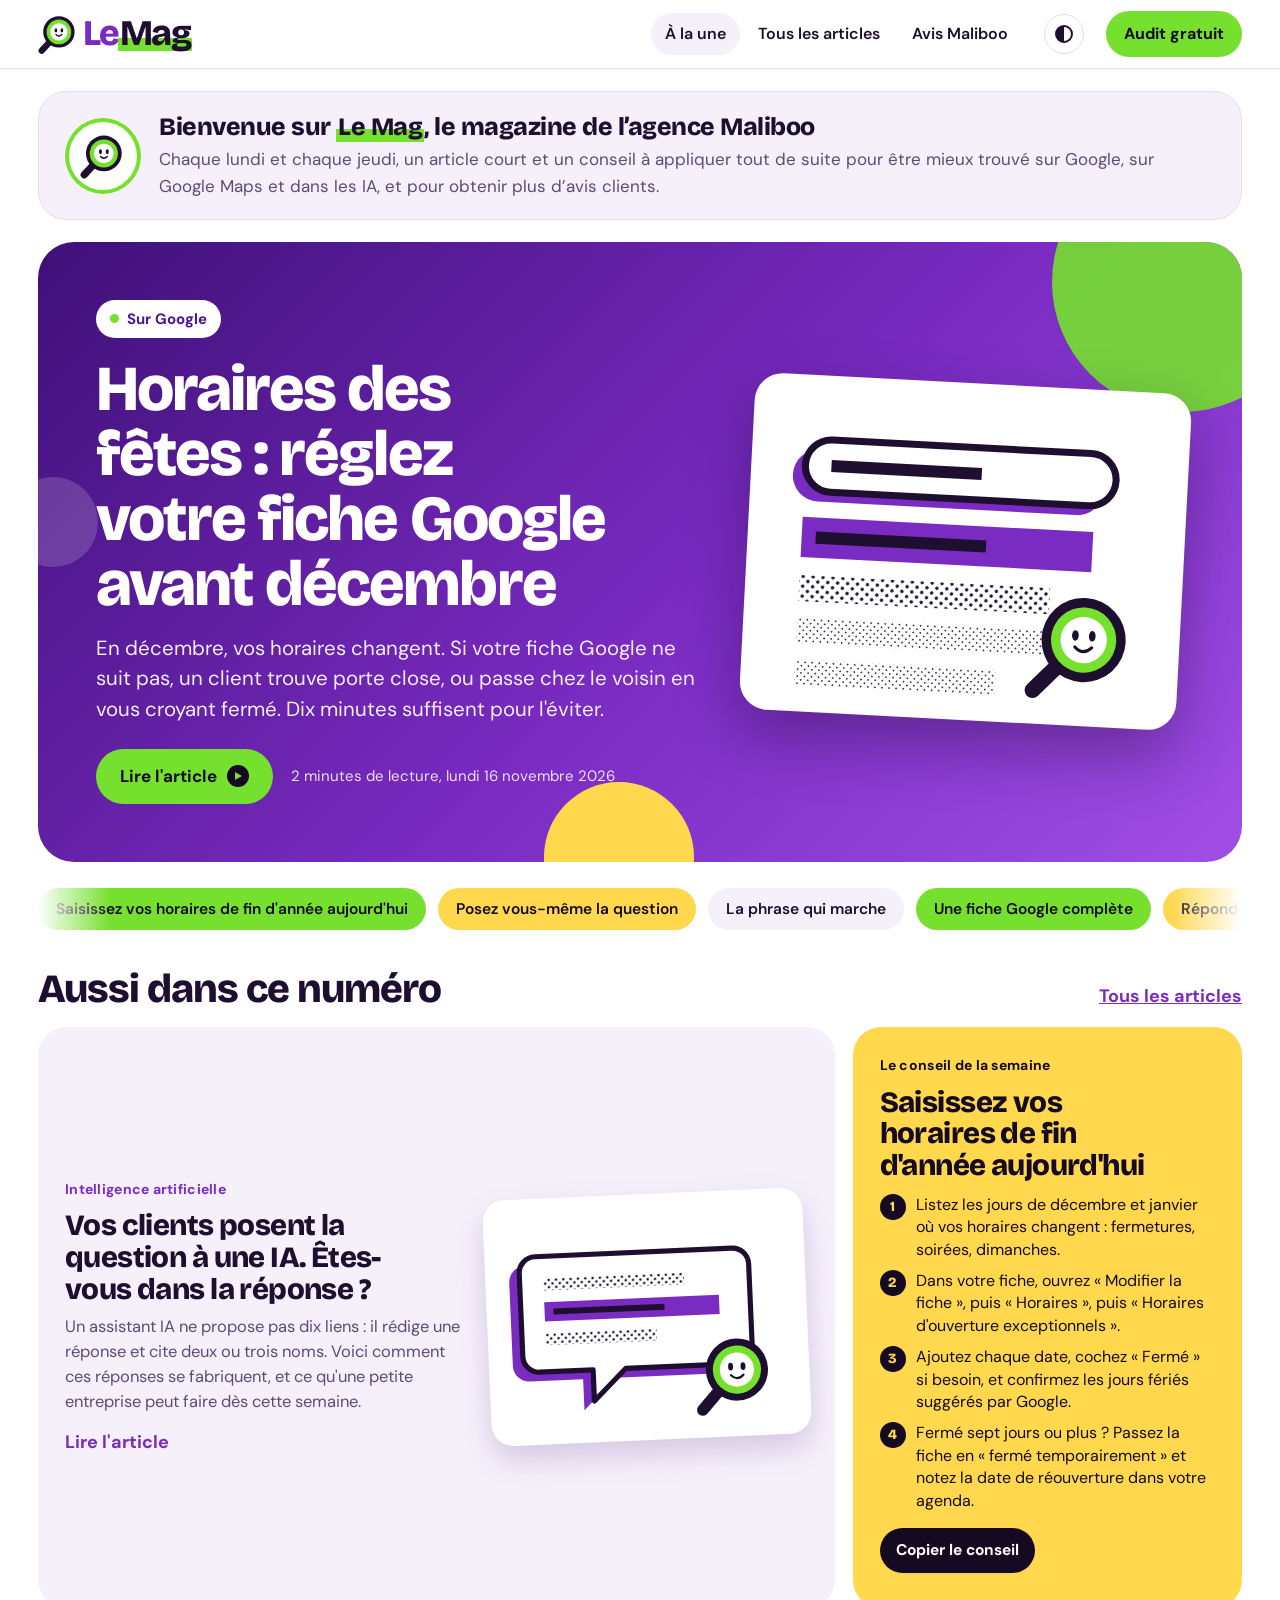
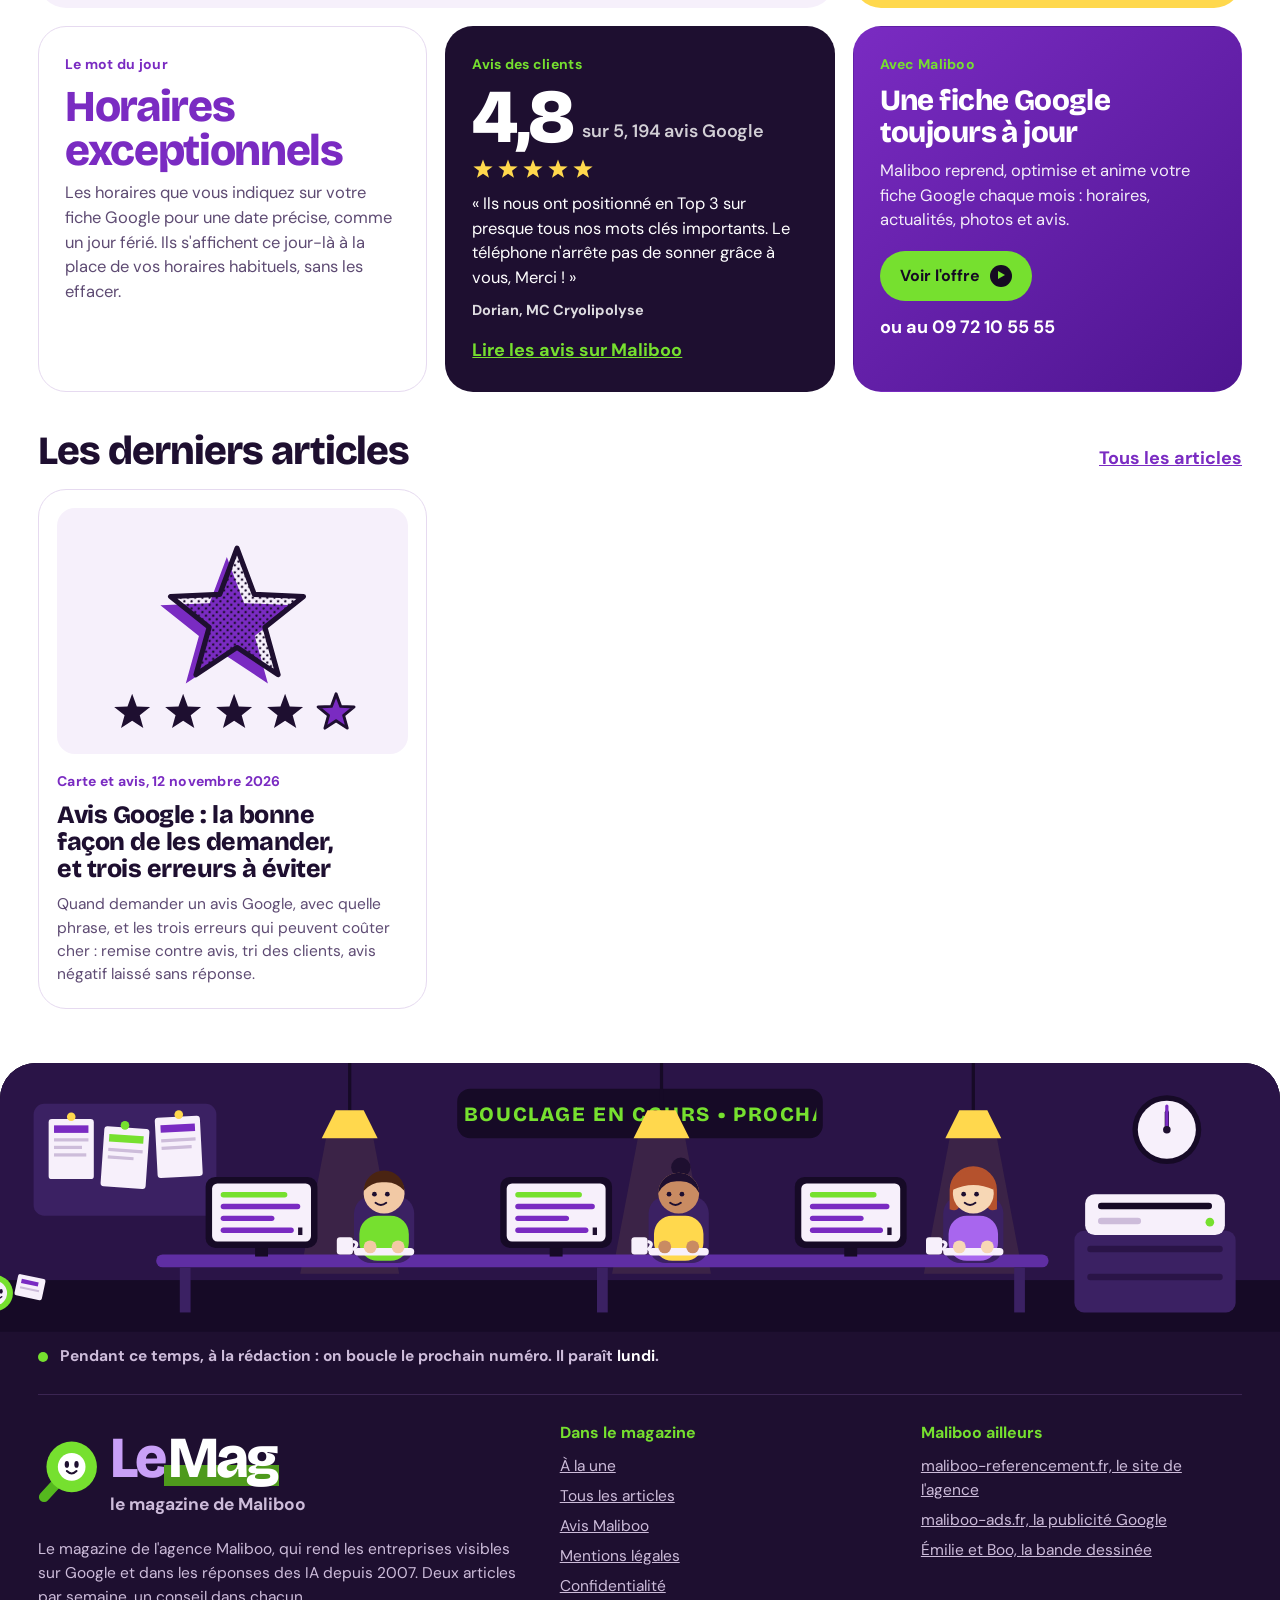
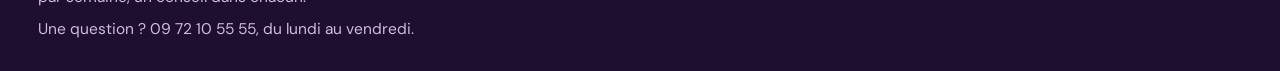
==== commit 1b8ed9fe: "Article : horaires des fêtes sur la fiche Google Co-Authored-By: Claude Opus 5.5 <noreply@anthropic." ====
--- a/docs/index.html
+++ b/docs/index.html
@@ -1,6 +1,6 @@
-<!doctype html><html lang="fr"><head><meta charset="utf-8"><meta name="viewport" content="width=device-width,initial-scale=1,viewport-fit=cover"><meta name="theme-color" content="#7A2BC2"><title>Le Mag Maliboo : le magazine de la visibilité sur Google et dans les IA</title><meta name="claude:viewport-fit-sides" content="cover"><meta name="description" content="Le magazine de l&#x27;agence Maliboo. Deux articles par semaine, un conseil dans chacun, pour être visible sur Google, sur Google Maps et dans les réponses des IA."><link rel="canonical" href="https://www.referencement-maliboo.com/"><meta property="og:type" content="website"><meta property="og:site_name" content="Le Mag Maliboo"><meta property="og:locale" content="fr_FR"><meta property="og:title" content="Le Mag Maliboo : le magazine de la visibilité sur Google et dans les IA"><meta property="og:description" content="Le magazine de l&#x27;agence Maliboo. Deux articles par semaine, un conseil dans chacun, pour être visible sur Google, sur Google Maps et dans les réponses des IA."><meta property="og:url" content="https://www.referencement-maliboo.com/"><link rel="alternate" type="application/rss+xml" title="Le Mag Maliboo" href="https://www.referencement-maliboo.com/flux.xml"><link rel="preconnect" href="https://fonts.googleapis.com"><link rel="preconnect" href="https://fonts.gstatic.com" crossorigin><link rel="stylesheet" href="https://fonts.googleapis.com/css2?family=Bricolage+Grotesque:opsz,wght@12..96,500..800&family=DM+Sans:ital,opsz,wght@0,9..40,400..700;1,9..40,400..700&display=swap"><link rel="icon" href="favicon.svg" type="image/svg+xml"><link rel="stylesheet" href="assets/mag.css"><script type="application/ld+json">{"@context": "https://schema.org", "@graph": [{"@type": "Organization", "@id": "https://www.referencement-maliboo.com/#maliboo", "name": "Maliboo", "url": "https://www.maliboo-referencement.fr/", "telephone": "+33972105555"}, {"@type": "WebSite", "@id": "https://www.referencement-maliboo.com/#site", "url": "https://www.referencement-maliboo.com/", "name": "Le Mag Maliboo", "inLanguage": "fr", "publisher": {"@id": "https://www.referencement-maliboo.com/#maliboo"}}]}</script></head><body><a class="evite" href="#contenu">Aller au contenu</a><div class="lecture" aria-hidden="true"></div><header class="barre"><div class="w"><a class="logo" href="./" aria-label="Le Mag, le magazine de Maliboo : retour à la une"><svg viewBox="-56 -48 108 108" aria-hidden="true"><path class="manche" d="M-22,24 L-46,50" stroke-width="17" stroke-linecap="round" fill="none"/><circle class="anneau" r="42"/><circle class="lentille" r="33"/><circle class="verre" r="23"/><ellipse class="oeil" cx="-8" cy="-4" rx="3.6" ry="5.6" fill="#1E0F30"/><ellipse class="oeil" cx="8" cy="-4" rx="3.6" ry="5.6" fill="#1E0F30"/><path d="M-8,7 q8,8 16,0" stroke="#1E0F30" stroke-width="3.4" fill="none" stroke-linecap="round"/></svg><span aria-hidden="true"><u>Le</u><mark>Mag</mark></span></a><nav aria-label="Rubriques"><a href="./" aria-current="page">À la une</a><a href="articles/">Tous les articles</a><a href="avis-maliboo/">Avis Maliboo</a></nav><button class="ed" type="button" data-edition aria-label="Passer du mode clair au mode sombre"><i class="lune" aria-hidden="true"></i></button><a class="cta" href="https://www.maliboo-referencement.fr/agence-seo-resultats-garantis/">Audit gratuit</a></div></header><main id="contenu"><div class="w"><section class="accueil" aria-label="Présentation du magazine"><span class="pastille"><svg viewBox="-56 -48 108 108" aria-hidden="true"><path class="manche" d="M-22,24 L-46,50" stroke-width="17" stroke-linecap="round" fill="none"/><circle class="anneau" r="42"/><circle class="lentille" r="33"/><circle class="verre" r="23"/><ellipse class="oeil" cx="-8" cy="-4" rx="3.6" ry="5.6" fill="#1E0F30"/><ellipse class="oeil" cx="8" cy="-4" rx="3.6" ry="5.6" fill="#1E0F30"/><path d="M-8,7 q8,8 16,0" stroke="#1E0F30" stroke-width="3.4" fill="none" stroke-linecap="round"/></svg></span><div><h2>Bienvenue sur <mark>Le Mag</mark>, le magazine de l’agence Maliboo</h2><p>Chaque lundi et chaque jeudi, un article court et un conseil à appliquer tout de suite pour être mieux trouvé sur Google, sur Google Maps et dans les IA, et pour obtenir plus d’avis clients.</p></div></section><section class="couv"><i class="bulle b1"></i><i class="bulle b2"></i><i class="bulle b3"></i><div><a class="puce" href="articles/">Intelligence artificielle</a><h1><a href="vos-clients-posent-la-question-a-une-ia/">Vos clients posent la question à une IA. Êtes-vous dans la réponse ?</a></h1><p class="chapeau">Un assistant IA ne propose pas dix liens : il rédige une réponse et cite deux ou trois noms. Voici comment ces réponses se fabriquent, et ce qu&#x27;une petite entreprise peut faire dès cette semaine.</p><div class="actions"><a class="bouton" href="vos-clients-posent-la-question-a-une-ia/">Lire l'article<i aria-hidden="true"></i></a><span class="temps">2 minutes de lecture, jeudi 12 novembre 2026</span></div></div><figure class="vignette"><svg viewBox="0 0 400 300" role="img" aria-label="Illustration : Vos clients posent la question à une IA. Êtes-vous dans la réponse ?"><defs><pattern id="trame" width="7" height="7" patternUnits="userSpaceOnUse" patternTransform="rotate(45)"><circle cx="3.5" cy="3.5" r="1.7" class="tr"/></pattern><pattern id="trame2" width="5" height="5" patternUnits="userSpaceOnUse" patternTransform="rotate(45)"><circle cx="2.5" cy="2.5" r=".9" class="tr"/></pattern></defs><g class="v"><path d="M52,62 h266 a22,22 0 0 1 22,22 v112 a22,22 0 0 1 -22,22 h-150 l-44,42 v-42 h-72 a22,22 0 0 1 -22,-22 v-112 a22,22 0 0 1 22,-22z" class="ver" transform="translate(-14,12)"/></g><path d="M52,62 h266 a22,22 0 0 1 22,22 v112 a22,22 0 0 1 -22,22 h-150 l-44,42 v-42 h-72 a22,22 0 0 1 -22,-22 v-112 a22,22 0 0 1 22,-22z" class="pap"/><path d="M52,62 h266 a22,22 0 0 1 22,22 v112 a22,22 0 0 1 -22,22 h-150 l-44,42 v-42 h-72 a22,22 0 0 1 -22,-22 v-112 a22,22 0 0 1 22,-22z" class="s-enc" stroke-width="7" stroke-linejoin="round"/><rect x="62" y="92" width="190" height="16" fill="url(#trame)"/><g class="v"><rect x="62" y="124" width="236" height="26" class="ver"/></g><rect x="74" y="133" width="150" height="8" class="enc"/><rect x="62" y="166" width="150" height="16" fill="url(#trame)"/><g transform="translate(318,226) scale(1.05)"><path d="M-20,22 L-46,50" class="s-enc" stroke-width="15" stroke-linecap="round"/><circle r="40" class="enc"/><circle r="31" class="ver boo"/><circle r="22" class="pap"/><ellipse cx="-8" cy="-4" rx="3.2" ry="5" class="enc oeil"/><ellipse cx="8" cy="-4" rx="3.2" ry="5" class="enc oeil"/><path d="M-8,7 q8,8 16,0" class="s-enc" stroke-width="3" stroke-linecap="round"/></g></svg></figure></section><div class="defile" aria-hidden="true"><div class="bande"><div style="display:flex"><span>Posez vous-même la question</span><span>La phrase qui marche</span><span>Une fiche Google complète</span><span>Répondez à tous vos avis</span><span>Écrivez vos prix sur votre site</span><span>Une page par service, une page par ville</span><span>Demandez l&#x27;avis le jour même</span><span>Les phrases précises se citent</span></div><div style="display:flex"><span>Posez vous-même la question</span><span>La phrase qui marche</span><span>Une fiche Google complète</span><span>Répondez à tous vos avis</span><span>Écrivez vos prix sur votre site</span><span>Une page par service, une page par ville</span><span>Demandez l&#x27;avis le jour même</span><span>Les phrases précises se citent</span></div></div></div><div class="entete"><h2>Aussi dans ce numéro</h2><a href="articles/">Tous les articles</a></div><div class="bento"><article class="carte c-art"><div><span class="etq">Carte et avis</span><h3><a href="avis-google-la-bonne-facon-de-les-demander/">Avis Google : la bonne façon de les demander, et trois erreurs à éviter</a></h3><p>Les avis pèsent sur votre place dans Google Maps et sur la décision de vos clients. Encore faut-il les demander au bon moment, et sans franchir les lignes rouges de Google.</p><span class="lien">Lire l'article</span></div><figure class="vignette"><svg viewBox="0 0 400 300" role="img" aria-label="Illustration : Avis Google : la bonne façon de les demander, et trois erreurs à éviter"><defs><pattern id="trame" width="7" height="7" patternUnits="userSpaceOnUse" patternTransform="rotate(45)"><circle cx="3.5" cy="3.5" r="1.7" class="tr"/></pattern><pattern id="trame2" width="5" height="5" patternUnits="userSpaceOnUse" patternTransform="rotate(45)"><circle cx="2.5" cy="2.5" r=".9" class="tr"/></pattern></defs><g class="v"><polygon points="206.0,36.0 229.7,99.4 297.3,102.3 244.3,144.5 262.4,209.7 206.0,172.3 149.6,209.7 167.7,144.5 114.7,102.3 182.3,99.4" class="ver" transform="translate(-14,12)"/></g><polygon points="206.0,36.0 229.7,99.4 297.3,102.3 244.3,144.5 262.4,209.7 206.0,172.3 149.6,209.7 167.7,144.5 114.7,102.3 182.3,99.4" fill="url(#trame)"/><polygon points="206.0,36.0 229.7,99.4 297.3,102.3 244.3,144.5 262.4,209.7 206.0,172.3 149.6,209.7 167.7,144.5 114.7,102.3 182.3,99.4" class="s-enc" stroke-width="7" stroke-linejoin="round"/><polygon points="62.0,236.0 68.4,253.2 86.7,254.0 72.4,265.4 77.3,283.0 62.0,272.9 46.7,283.0 51.6,265.4 37.3,254.0 55.6,253.2" class="enc"/><polygon points="132.0,236.0 138.4,253.2 156.7,254.0 142.4,265.4 147.3,283.0 132.0,272.9 116.7,283.0 121.6,265.4 107.3,254.0 125.6,253.2" class="enc"/><polygon points="202.0,236.0 208.4,253.2 226.7,254.0 212.4,265.4 217.3,283.0 202.0,272.9 186.7,283.0 191.6,265.4 177.3,254.0 195.6,253.2" class="enc"/><polygon points="272.0,236.0 278.4,253.2 296.7,254.0 282.4,265.4 287.3,283.0 272.0,272.9 256.7,283.0 261.6,265.4 247.3,254.0 265.6,253.2" class="enc"/><g class="v"><polygon points="342.0,236.0 348.4,253.2 366.7,254.0 352.4,265.4 357.3,283.0 342.0,272.9 326.7,283.0 331.6,265.4 317.3,254.0 335.6,253.2" class="ver"/></g><polygon points="342.0,236.0 348.4,253.2 366.7,254.0 352.4,265.4 357.3,283.0 342.0,272.9 326.7,283.0 331.6,265.4 317.3,254.0 335.6,253.2" class="s-enc" stroke-width="4" stroke-linejoin="round"/></svg></figure></article><aside class="carte c-conseil coupon"><span class="etq">Le conseil de la semaine</span><h3>Posez vous-même la question</h3><ol><li><span>Ouvrez ChatGPT, Gemini et Perplexity.</span></li><li><span>Posez la question de votre client, avec votre ville : « Quel plombier me conseilles-tu à Antibes pour une fuite ? »</span></li><li><span>Notez qui est cité, et quels sites servent de sources.</span></li><li><span>Refaites le test dans un mois, avec la même question.</span></li></ol><button type="button" data-copie="Posez vous-même la question
-1. Ouvrez ChatGPT, Gemini et Perplexity.
-2. Posez la question de votre client, avec votre ville : « Quel plombier me conseilles-tu à Antibes pour une fuite ? »
-3. Notez qui est cité, et quels sites servent de sources.
-4. Refaites le test dans un mois, avec la même question.
-(Le Mag Maliboo)">Copier le conseil</button><span class="ok" role="status"></span></aside><div class="carte c-mot"><span class="etq">Le mot du jour</span><dfn>GEO</dfn><p>Initiales de « Generative Engine Optimization ». C&#x27;est le travail qui consiste à rendre une entreprise visible dans les réponses des assistants IA, comme le référencement naturel la rend visible dans Google.</p></div><div class="carte c-avis"><span class="etq">Avis des clients</span><div class="gros"><b>4,8</b><span>sur 5, 194 avis Google</span></div><span class="etoiles" role="img" aria-label="5 étoiles sur 5"><svg viewBox="0 0 24 24" aria-hidden="true"><polygon points="12.0,1.6 14.7,8.9 22.5,9.2 16.4,14.0 18.5,21.5 12.0,17.2 5.5,21.5 7.6,14.0 1.5,9.2 9.3,8.9" class="ver"/><polygon points="12.0,1.6 14.7,8.9 22.5,9.2 16.4,14.0 18.5,21.5 12.0,17.2 5.5,21.5 7.6,14.0 1.5,9.2 9.3,8.9" class="s-enc" stroke-width="1.6" stroke-linejoin="round"/></svg><svg viewBox="0 0 24 24" aria-hidden="true"><polygon points="12.0,1.6 14.7,8.9 22.5,9.2 16.4,14.0 18.5,21.5 12.0,17.2 5.5,21.5 7.6,14.0 1.5,9.2 9.3,8.9" class="ver"/><polygon points="12.0,1.6 14.7,8.9 22.5,9.2 16.4,14.0 18.5,21.5 12.0,17.2 5.5,21.5 7.6,14.0 1.5,9.2 9.3,8.9" class="s-enc" stroke-width="1.6" stroke-linejoin="round"/></svg><svg viewBox="0 0 24 24" aria-hidden="true"><polygon points="12.0,1.6 14.7,8.9 22.5,9.2 16.4,14.0 18.5,21.5 12.0,17.2 5.5,21.5 7.6,14.0 1.5,9.2 9.3,8.9" class="ver"/><polygon points="12.0,1.6 14.7,8.9 22.5,9.2 16.4,14.0 18.5,21.5 12.0,17.2 5.5,21.5 7.6,14.0 1.5,9.2 9.3,8.9" class="s-enc" stroke-width="1.6" stroke-linejoin="round"/></svg><svg viewBox="0 0 24 24" aria-hidden="true"><polygon points="12.0,1.6 14.7,8.9 22.5,9.2 16.4,14.0 18.5,21.5 12.0,17.2 5.5,21.5 7.6,14.0 1.5,9.2 9.3,8.9" class="ver"/><polygon points="12.0,1.6 14.7,8.9 22.5,9.2 16.4,14.0 18.5,21.5 12.0,17.2 5.5,21.5 7.6,14.0 1.5,9.2 9.3,8.9" class="s-enc" stroke-width="1.6" stroke-linejoin="round"/></svg><svg viewBox="0 0 24 24" aria-hidden="true"><polygon points="12.0,1.6 14.7,8.9 22.5,9.2 16.4,14.0 18.5,21.5 12.0,17.2 5.5,21.5 7.6,14.0 1.5,9.2 9.3,8.9" class="ver"/><polygon points="12.0,1.6 14.7,8.9 22.5,9.2 16.4,14.0 18.5,21.5 12.0,17.2 5.5,21.5 7.6,14.0 1.5,9.2 9.3,8.9" class="s-enc" stroke-width="1.6" stroke-linejoin="round"/></svg></span><q>Ils nous ont positionné en Top 3 sur presque tous nos mots clés importants. Le téléphone n&#x27;arrête pas de sonner grâce à vous, Merci !</q><cite>Dorian, MC Cryolipolyse</cite><a class="lien" href="avis-maliboo/">Lire les avis sur Maliboo</a></div><aside class="carte c-annonce"><span class="etq">Avec Maliboo</span><h3>Que dit ChatGPT de vous ?</h3><p>Maliboo pose les questions de vos clients aux IA et vous montre qui elles recommandent. Gratuit, sous 48 heures.</p><a class="bouton" href="https://www.maliboo-referencement.fr/agence-geo-referencement-ia/">Demander le test<i aria-hidden="true"></i></a><span class="tel">ou au 09 72 10 55 55</span></aside></div></div></main><footer class="pied"><svg class="redac" viewBox="0 0 1200 250" preserveAspectRatio="xMidYMax slice" role="img" aria-label="La rédaction du Mag au travail : trois journalistes tapent leurs articles, l'imprimante sort des pages, Boo court porter une feuille."><defs><clipPath id="ledc"><rect x="436" y="30" width="328" height="34" rx="8"/></clipPath></defs><rect width="1200" height="250" fill="#1E0F30"/><rect width="1200" height="202" fill="#2A1447"/><rect y="202" width="1200" height="48" fill="#160A26"/><rect x="36" y="38" width="170" height="104" rx="10" fill="#3B2163"/><g fill="#F7F0FB"><rect x="50" y="52" width="42" height="56" rx="3"/><rect x="100" y="60" width="42" height="56" rx="3" transform="rotate(4 121 88)"/><rect x="150" y="50" width="42" height="56" rx="3" transform="rotate(-3 171 78)"/></g><g fill="#7A2BC2"><rect x="55" y="58" width="32" height="7"/><rect x="155" y="57" width="32" height="7" transform="rotate(-3 171 78)"/></g><rect x="105" y="67" width="32" height="7" fill="#76E02F" transform="rotate(4 121 88)"/><g fill="#CDBCDA"><rect x="55" y="70" width="32" height="3"/><rect x="55" y="77" width="26" height="3"/><rect x="55" y="84" width="30" height="3"/><rect x="105" y="80" width="32" height="3" transform="rotate(4 121 88)"/><rect x="105" y="87" width="24" height="3" transform="rotate(4 121 88)"/><rect x="155" y="70" width="32" height="3" transform="rotate(-3 171 78)"/><rect x="155" y="77" width="28" height="3" transform="rotate(-3 171 78)"/></g><circle cx="71" cy="50" r="4" fill="#FFD84D"/><circle cx="121" cy="58" r="4" fill="#76E02F"/><circle cx="171" cy="48" r="4" fill="#FFD84D"/><rect x="430" y="24" width="340" height="46" rx="12" fill="#160A26"/><g clip-path="url(#ledc)"><text class="fil-led" data-led x="436" y="54" font-size="19" fill="#76E02F" letter-spacing="1.5">BOUCLAGE EN COURS   •   PROCHAIN NUMÉRO LUNDI ET JEUDI   •   DEUX ARTICLES PAR SEMAINE</text></g><circle cx="1090" cy="62" r="32" fill="#160A26"/><circle cx="1090" cy="62" r="27" fill="#F7F0FB"/><path class="aig aig2" d="M1090,62 V46" stroke="#1E0F30" stroke-width="4" stroke-linecap="round"/><path class="aig" d="M1090,62 V40" stroke="#7A2BC2" stroke-width="3" stroke-linecap="round"/><circle cx="1090" cy="62" r="3.5" fill="#1E0F30"/><g class="lampe l1" style="transform-origin:330px 0px"><path d="M330,0 V44" stroke="#160A26" stroke-width="3"/><path d="M284,196 L308,70 H352 L376,196 Z" fill="#FFD84D" opacity=".08"/><path d="M304,70 L317,44 H343 L356,70 Z" fill="#FFD84D"/></g><g class="lampe l2" style="transform-origin:620px 0px"><path d="M620,0 V44" stroke="#160A26" stroke-width="3"/><path d="M574,196 L598,70 H642 L666,196 Z" fill="#FFD84D" opacity=".08"/><path d="M594,70 L607,44 H633 L646,70 Z" fill="#FFD84D"/></g><g class="lampe l3" style="transform-origin:910px 0px"><path d="M910,0 V44" stroke="#160A26" stroke-width="3"/><path d="M864,196 L888,70 H932 L956,196 Z" fill="#FFD84D" opacity=".08"/><path d="M884,70 L897,44 H923 L936,70 Z" fill="#FFD84D"/></g><rect x="150" y="178" width="830" height="12" rx="6" fill="#5F2EA3"/><g fill="#3B2163"><rect x="172" y="190" width="10" height="42"/><rect x="560" y="190" width="10" height="42"/><rect x="948" y="190" width="10" height="42"/></g><rect x="196" y="106" width="104" height="66" rx="9" fill="#160A26"/><rect x="202" y="112" width="92" height="54" rx="5" fill="#F7F0FB"/><rect class="lg lg1" x="210" y="120" width="62" height="5" rx="2.5" fill="#76E02F" style="animation-delay:0.0s"/><rect class="lg lg2" x="210" y="131" width="74" height="5" rx="2.5" fill="#7A2BC2" style="animation-delay:0.5s"/><rect class="lg lg3" x="210" y="142" width="50" height="5" rx="2.5" fill="#7A2BC2" style="animation-delay:1.0s"/><rect class="lg lg4" x="210" y="153" width="68" height="5" rx="2.5" fill="#7A2BC2" style="animation-delay:1.5s"/><rect class="curseur" x="282" y="153" width="4" height="7" fill="#1E0F30"/><rect x="242" y="172" width="12" height="8" fill="#160A26"/><rect x="334" y="124" width="56" height="62" rx="16" fill="#3B2163"/><rect x="339" y="142" width="46" height="42" rx="17" fill="#76E02F"/><g class="tete t1"><circle cx="362" cy="121" r="19" fill="#F2C9A5"/><path d="M343,119 a19,19 0 0 1 38,0 q-8,-9 -19,-8 q-11,-1 -19,8z" fill="#4A2412"/><circle cx="353" cy="122" r="2.2" fill="#1E0F30"/><circle cx="365" cy="122" r="2.2" fill="#1E0F30"/><path d="M354,130 q5,4 10,0" stroke="#1E0F30" stroke-width="1.8" fill="none" stroke-linecap="round"/></g><rect x="334" y="172" width="56" height="7" rx="3.5" fill="#F7F0FB"/><circle class="main m1" cx="349" cy="171" r="6" fill="#F2C9A5"/><circle class="main m2" cx="375" cy="171" r="6" fill="#F2C9A5"/><rect x="318" y="162" width="15" height="16" rx="3" fill="#F7F0FB"/><path d="M333,166 q7,1 0,8" stroke="#F7F0FB" stroke-width="3" fill="none"/><path class="vap v1" d="M322,158 q-3,-5 0,-9 q3,-4 0,-8" stroke="#CDBCDA" stroke-width="2" fill="none" stroke-linecap="round"/><path class="vap v2" d="M326,158 q-3,-5 0,-9 q3,-4 0,-8" stroke="#CDBCDA" stroke-width="2" fill="none" stroke-linecap="round"/><path class="vap v3" d="M330,158 q-3,-5 0,-9 q3,-4 0,-8" stroke="#CDBCDA" stroke-width="2" fill="none" stroke-linecap="round"/><rect x="470" y="106" width="104" height="66" rx="9" fill="#160A26"/><rect x="476" y="112" width="92" height="54" rx="5" fill="#F7F0FB"/><rect class="lg lg1" x="484" y="120" width="62" height="5" rx="2.5" fill="#76E02F" style="animation-delay:0.7s"/><rect class="lg lg2" x="484" y="131" width="74" height="5" rx="2.5" fill="#7A2BC2" style="animation-delay:1.2s"/><rect class="lg lg3" x="484" y="142" width="50" height="5" rx="2.5" fill="#7A2BC2" style="animation-delay:1.7s"/><rect class="lg lg4" x="484" y="153" width="68" height="5" rx="2.5" fill="#7A2BC2" style="animation-delay:2.2s"/><rect class="curseur" x="556" y="153" width="4" height="7" fill="#1E0F30"/><rect x="516" y="172" width="12" height="8" fill="#160A26"/><rect x="608" y="124" width="56" height="62" rx="16" fill="#3B2163"/><rect x="613" y="142" width="46" height="42" rx="17" fill="#FFD84D"/><g class="tete t2"><circle cx="638" cy="97" r="9" fill="#1E0F30"/><circle cx="636" cy="121" r="19" fill="#C98B62"/><path d="M617,121 a19,19 0 0 1 38,0 q-6,-12 -19,-11 q-13,-1 -19,11z" fill="#1E0F30"/><circle cx="627" cy="122" r="2.2" fill="#1E0F30"/><circle cx="639" cy="122" r="2.2" fill="#1E0F30"/><path d="M628,130 q5,4 10,0" stroke="#1E0F30" stroke-width="1.8" fill="none" stroke-linecap="round"/></g><rect x="608" y="172" width="56" height="7" rx="3.5" fill="#F7F0FB"/><circle class="main m3" cx="623" cy="171" r="6" fill="#C98B62"/><circle class="main m4" cx="649" cy="171" r="6" fill="#C98B62"/><rect x="592" y="162" width="15" height="16" rx="3" fill="#F7F0FB"/><path d="M607,166 q7,1 0,8" stroke="#F7F0FB" stroke-width="3" fill="none"/><path class="vap v1" d="M596,158 q-3,-5 0,-9 q3,-4 0,-8" stroke="#CDBCDA" stroke-width="2" fill="none" stroke-linecap="round"/><path class="vap v2" d="M600,158 q-3,-5 0,-9 q3,-4 0,-8" stroke="#CDBCDA" stroke-width="2" fill="none" stroke-linecap="round"/><path class="vap v3" d="M604,158 q-3,-5 0,-9 q3,-4 0,-8" stroke="#CDBCDA" stroke-width="2" fill="none" stroke-linecap="round"/><rect x="744" y="106" width="104" height="66" rx="9" fill="#160A26"/><rect x="750" y="112" width="92" height="54" rx="5" fill="#F7F0FB"/><rect class="lg lg1" x="758" y="120" width="62" height="5" rx="2.5" fill="#76E02F" style="animation-delay:1.4s"/><rect class="lg lg2" x="758" y="131" width="74" height="5" rx="2.5" fill="#7A2BC2" style="animation-delay:1.9s"/><rect class="lg lg3" x="758" y="142" width="50" height="5" rx="2.5" fill="#7A2BC2" style="animation-delay:2.4s"/><rect class="lg lg4" x="758" y="153" width="68" height="5" rx="2.5" fill="#7A2BC2" style="animation-delay:2.9s"/><rect class="curseur" x="830" y="153" width="4" height="7" fill="#1E0F30"/><rect x="790" y="172" width="12" height="8" fill="#160A26"/><rect x="882" y="124" width="56" height="62" rx="16" fill="#3B2163"/><rect x="887" y="142" width="46" height="42" rx="17" fill="#A866EE"/><g class="tete t3"><path d="M888,136 v-18 a22,22 0 0 1 44,0 v18 q-7,3 -9,-3 h-26 q-2,6 -9,3z" fill="#B5522D"/><circle cx="910" cy="121" r="19" fill="#F7D7B5"/><path d="M891,118 a19,19 0 0 1 38,0 q-19,-9 -38,0z" fill="#B5522D"/><circle cx="901" cy="122" r="2.2" fill="#1E0F30"/><circle cx="913" cy="122" r="2.2" fill="#1E0F30"/><path d="M902,130 q5,4 10,0" stroke="#1E0F30" stroke-width="1.8" fill="none" stroke-linecap="round"/></g><rect x="882" y="172" width="56" height="7" rx="3.5" fill="#F7F0FB"/><circle class="main m5" cx="897" cy="171" r="6" fill="#F7D7B5"/><circle class="main m6" cx="923" cy="171" r="6" fill="#F7D7B5"/><rect x="866" y="162" width="15" height="16" rx="3" fill="#F7F0FB"/><path d="M881,166 q7,1 0,8" stroke="#F7F0FB" stroke-width="3" fill="none"/><path class="vap v1" d="M870,158 q-3,-5 0,-9 q3,-4 0,-8" stroke="#CDBCDA" stroke-width="2" fill="none" stroke-linecap="round"/><path class="vap v2" d="M874,158 q-3,-5 0,-9 q3,-4 0,-8" stroke="#CDBCDA" stroke-width="2" fill="none" stroke-linecap="round"/><path class="vap v3" d="M878,158 q-3,-5 0,-9 q3,-4 0,-8" stroke="#CDBCDA" stroke-width="2" fill="none" stroke-linecap="round"/><rect x="1004" y="156" width="150" height="76" rx="9" fill="#3B2163"/><rect x="1016" y="170" width="126" height="6" rx="3" fill="#2A1447"/><rect x="1016" y="196" width="126" height="6" rx="3" fill="#2A1447"/><g class="feuille f1"><rect x="1048" y="96" width="56" height="40" rx="3" fill="#F7F0FB"/><rect x="1054" y="103" width="34" height="6" fill="#7A2BC2"/><rect x="1054" y="114" width="44" height="3" fill="#CDBCDA"/><rect x="1054" y="121" width="38" height="3" fill="#CDBCDA"/></g><g class="feuille f2"><rect x="1048" y="96" width="56" height="40" rx="3" fill="#F7F0FB"/><rect x="1054" y="103" width="34" height="6" fill="#7A2BC2"/><rect x="1054" y="114" width="44" height="3" fill="#CDBCDA"/><rect x="1054" y="121" width="38" height="3" fill="#CDBCDA"/></g><g class="feuille f3"><rect x="1048" y="96" width="56" height="40" rx="3" fill="#F7F0FB"/><rect x="1054" y="103" width="34" height="6" fill="#7A2BC2"/><rect x="1054" y="114" width="44" height="3" fill="#CDBCDA"/><rect x="1054" y="121" width="38" height="3" fill="#CDBCDA"/></g><rect x="1014" y="122" width="130" height="38" rx="9" fill="#F7F0FB"/><rect x="1026" y="130" width="106" height="6" rx="3" fill="#160A26"/><circle class="del" cx="1130" cy="148" r="4" fill="#76E02F"/><rect x="1026" y="144" width="40" height="6" rx="3" fill="#CDBCDA"/><g class="coursier"><g><g transform="translate(0,214) scale(.42)"><path d="M-20,22 L-46,50" stroke="#55B81E" stroke-width="15" stroke-linecap="round"/><circle r="40" fill="#76E02F"/><circle r="27" fill="#F7F0FB"/><ellipse cx="-2" cy="-4" rx="3.4" ry="5.2" fill="#1E0F30"/><ellipse cx="14" cy="-4" rx="3.4" ry="5.2" fill="#1E0F30"/><path d="M-1,8 q8,7 16,0" stroke="#1E0F30" stroke-width="3.4" fill="none" stroke-linecap="round"/></g><g transform="translate(22,196) rotate(12)"><rect width="26" height="20" rx="2" fill="#F7F0FB"/><rect x="4" y="4" width="16" height="4" fill="#7A2BC2"/><rect x="4" y="11" width="18" height="2" fill="#CDBCDA"/></g></g></g></svg><div class="w"><p class="legende"><i aria-hidden="true"></i><span>Pendant ce temps, à la rédaction : on boucle le prochain numéro. Il paraît <b data-prochain>lundi et jeudi</b>.</span></p><div class="g"><div><a class="logo grand" href="./" aria-label="Le Mag, le magazine de Maliboo : retour à la une"><svg viewBox="-56 -48 108 108" aria-hidden="true"><path class="manche" d="M-22,24 L-46,50" stroke-width="17" stroke-linecap="round" fill="none"/><circle class="anneau" r="42"/><circle class="lentille" r="33"/><circle class="verre" r="23"/><ellipse class="oeil" cx="-8" cy="-4" rx="3.6" ry="5.6" fill="#1E0F30"/><ellipse class="oeil" cx="8" cy="-4" rx="3.6" ry="5.6" fill="#1E0F30"/><path d="M-8,7 q8,8 16,0" stroke="#1E0F30" stroke-width="3.4" fill="none" stroke-linecap="round"/></svg><span aria-hidden="true"><u>Le</u><mark>Mag</mark><small>le magazine de Maliboo</small></span></a><p style="margin-top:20px">Le magazine de l'agence Maliboo, qui rend les entreprises visibles sur Google et dans les réponses des IA depuis 2007. Deux articles par semaine, un conseil dans chacun.</p><p style="margin-top:8px">Une question ? 09 72 10 55 55, du lundi au vendredi.</p></div><div><h3>Dans le magazine</h3><ul><li><a href="./">À la une</a></li><li><a href="articles/">Tous les articles</a></li><li><a href="avis-maliboo/">Avis Maliboo</a></li><li><a href="mentions-legales/">Mentions légales</a></li><li><a href="confidentialite/">Confidentialité</a></li></ul></div><div><h3>Maliboo ailleurs</h3><ul><li><a href="https://www.maliboo-referencement.fr/">maliboo-referencement.fr, le site de l'agence</a></li><li><a href="https://maliboo-ads.fr/">maliboo-ads.fr, la publicité Google</a></li><li><a href="https://referencement-maliboo.fr/">Émilie et Boo, la bande dessinée</a></li></ul></div></div></div></footer><script defer src="assets/mag.js"></script></body></html>+<!doctype html><html lang="fr"><head><meta charset="utf-8"><meta name="viewport" content="width=device-width,initial-scale=1,viewport-fit=cover"><meta name="theme-color" content="#7A2BC2"><title>Le Mag Maliboo : le magazine de la visibilité sur Google et dans les IA</title><meta name="claude:viewport-fit-sides" content="cover"><meta name="description" content="Le magazine de l&#x27;agence Maliboo. Deux articles par semaine, un conseil dans chacun, pour être visible sur Google, sur Google Maps et dans les réponses des IA."><link rel="canonical" href="https://www.referencement-maliboo.com/"><meta property="og:type" content="website"><meta property="og:site_name" content="Le Mag Maliboo"><meta property="og:locale" content="fr_FR"><meta property="og:title" content="Le Mag Maliboo : le magazine de la visibilité sur Google et dans les IA"><meta property="og:description" content="Le magazine de l&#x27;agence Maliboo. Deux articles par semaine, un conseil dans chacun, pour être visible sur Google, sur Google Maps et dans les réponses des IA."><meta property="og:url" content="https://www.referencement-maliboo.com/"><link rel="alternate" type="application/rss+xml" title="Le Mag Maliboo" href="https://www.referencement-maliboo.com/flux.xml"><link rel="preconnect" href="https://fonts.googleapis.com"><link rel="preconnect" href="https://fonts.gstatic.com" crossorigin><link rel="stylesheet" href="https://fonts.googleapis.com/css2?family=Bricolage+Grotesque:opsz,wght@12..96,500..800&family=DM+Sans:ital,opsz,wght@0,9..40,400..700;1,9..40,400..700&display=swap"><link rel="icon" href="favicon.svg" type="image/svg+xml"><link rel="stylesheet" href="assets/mag.css"><script type="application/ld+json">{"@context": "https://schema.org", "@graph": [{"@type": "Organization", "@id": "https://www.referencement-maliboo.com/#maliboo", "name": "Maliboo", "url": "https://www.maliboo-referencement.fr/", "telephone": "+33972105555"}, {"@type": "WebSite", "@id": "https://www.referencement-maliboo.com/#site", "url": "https://www.referencement-maliboo.com/", "name": "Le Mag Maliboo", "inLanguage": "fr", "publisher": {"@id": "https://www.referencement-maliboo.com/#maliboo"}}]}</script></head><body><a class="evite" href="#contenu">Aller au contenu</a><div class="lecture" aria-hidden="true"></div><header class="barre"><div class="w"><a class="logo" href="./" aria-label="Le Mag, le magazine de Maliboo : retour à la une"><svg viewBox="-56 -48 108 108" aria-hidden="true"><path class="manche" d="M-22,24 L-46,50" stroke-width="17" stroke-linecap="round" fill="none"/><circle class="anneau" r="42"/><circle class="lentille" r="33"/><circle class="verre" r="23"/><ellipse class="oeil" cx="-8" cy="-4" rx="3.6" ry="5.6" fill="#1E0F30"/><ellipse class="oeil" cx="8" cy="-4" rx="3.6" ry="5.6" fill="#1E0F30"/><path d="M-8,7 q8,8 16,0" stroke="#1E0F30" stroke-width="3.4" fill="none" stroke-linecap="round"/></svg><span aria-hidden="true"><u>Le</u><mark>Mag</mark></span></a><nav aria-label="Rubriques"><a href="./" aria-current="page">À la une</a><a href="articles/">Tous les articles</a><a href="avis-maliboo/">Avis Maliboo</a></nav><button class="ed" type="button" data-edition aria-label="Passer du mode clair au mode sombre"><i class="lune" aria-hidden="true"></i></button><a class="cta" href="https://www.maliboo-referencement.fr/agence-seo-resultats-garantis/">Audit gratuit</a></div></header><main id="contenu"><div class="w"><section class="accueil" aria-label="Présentation du magazine"><span class="pastille"><svg viewBox="-56 -48 108 108" aria-hidden="true"><path class="manche" d="M-22,24 L-46,50" stroke-width="17" stroke-linecap="round" fill="none"/><circle class="anneau" r="42"/><circle class="lentille" r="33"/><circle class="verre" r="23"/><ellipse class="oeil" cx="-8" cy="-4" rx="3.6" ry="5.6" fill="#1E0F30"/><ellipse class="oeil" cx="8" cy="-4" rx="3.6" ry="5.6" fill="#1E0F30"/><path d="M-8,7 q8,8 16,0" stroke="#1E0F30" stroke-width="3.4" fill="none" stroke-linecap="round"/></svg></span><div><h2>Bienvenue sur <mark>Le Mag</mark>, le magazine de l’agence Maliboo</h2><p>Chaque lundi et chaque jeudi, un article court et un conseil à appliquer tout de suite pour être mieux trouvé sur Google, sur Google Maps et dans les IA, et pour obtenir plus d’avis clients.</p></div></section><section class="couv"><i class="bulle b1"></i><i class="bulle b2"></i><i class="bulle b3"></i><div><a class="puce" href="articles/">Sur Google</a><h1><a href="horaires-des-fetes-fiche-google/">Horaires des fêtes : réglez votre fiche Google avant décembre</a></h1><p class="chapeau">En décembre, vos horaires changent. Si votre fiche Google ne suit pas, un client trouve porte close, ou passe chez le voisin en vous croyant fermé. Dix minutes suffisent pour l&#x27;éviter.</p><div class="actions"><a class="bouton" href="horaires-des-fetes-fiche-google/">Lire l'article<i aria-hidden="true"></i></a><span class="temps">2 minutes de lecture, lundi 16 novembre 2026</span></div></div><figure class="vignette"><svg viewBox="0 0 400 300" role="img" aria-label="Illustration : Horaires des fêtes : réglez votre fiche Google avant décembre"><defs><pattern id="trame" width="7" height="7" patternUnits="userSpaceOnUse" patternTransform="rotate(45)"><circle cx="3.5" cy="3.5" r="1.7" class="tr"/></pattern><pattern id="trame2" width="5" height="5" patternUnits="userSpaceOnUse" patternTransform="rotate(45)"><circle cx="2.5" cy="2.5" r=".9" class="tr"/></pattern></defs><g class="v"><rect x="36" y="46" width="310" height="52" rx="26" class="ver" transform="translate(-12,10)"/></g><rect x="36" y="46" width="310" height="52" rx="26" class="pap"/><rect x="36" y="46" width="310" height="52" rx="26" class="s-enc" stroke-width="7"/><rect x="62" y="66" width="150" height="12" class="enc"/><g class="v"><rect x="36" y="124" width="290" height="40" class="ver"/></g><rect x="50" y="138" width="170" height="12" class="enc"/><rect x="36" y="182" width="250" height="26" fill="url(#trame)"/><rect x="36" y="224" width="270" height="26" fill="url(#trame2)"/><rect x="36" y="266" width="200" height="26" fill="url(#trame2)"/><g transform="translate(322,232) scale(1.05)"><path d="M-20,22 L-46,50" class="s-enc" stroke-width="15" stroke-linecap="round"/><circle r="40" class="enc"/><circle r="31" class="ver boo"/><circle r="22" class="pap"/><ellipse cx="-8" cy="-4" rx="3.2" ry="5" class="enc oeil"/><ellipse cx="8" cy="-4" rx="3.2" ry="5" class="enc oeil"/><path d="M-8,7 q8,8 16,0" class="s-enc" stroke-width="3" stroke-linecap="round"/></g></svg></figure></section><div class="defile" aria-hidden="true"><div class="bande"><div style="display:flex"><span>Saisissez vos horaires de fin d&#x27;année aujourd&#x27;hui</span><span>Posez vous-même la question</span><span>La phrase qui marche</span><span>Une fiche Google complète</span><span>Répondez à tous vos avis</span><span>Écrivez vos prix sur votre site</span><span>Une page par service, une page par ville</span><span>Demandez l&#x27;avis le jour même</span><span>Les phrases précises se citent</span></div><div style="display:flex"><span>Saisissez vos horaires de fin d&#x27;année aujourd&#x27;hui</span><span>Posez vous-même la question</span><span>La phrase qui marche</span><span>Une fiche Google complète</span><span>Répondez à tous vos avis</span><span>Écrivez vos prix sur votre site</span><span>Une page par service, une page par ville</span><span>Demandez l&#x27;avis le jour même</span><span>Les phrases précises se citent</span></div></div></div><div class="entete"><h2>Aussi dans ce numéro</h2><a href="articles/">Tous les articles</a></div><div class="bento"><article class="carte c-art"><div><span class="etq">Intelligence artificielle</span><h3><a href="vos-clients-posent-la-question-a-une-ia/">Vos clients posent la question à une IA. Êtes-vous dans la réponse ?</a></h3><p>Un assistant IA ne propose pas dix liens : il rédige une réponse et cite deux ou trois noms. Voici comment ces réponses se fabriquent, et ce qu&#x27;une petite entreprise peut faire dès cette semaine.</p><span class="lien">Lire l'article</span></div><figure class="vignette"><svg viewBox="0 0 400 300" role="img" aria-label="Illustration : Vos clients posent la question à une IA. Êtes-vous dans la réponse ?"><defs><pattern id="trame" width="7" height="7" patternUnits="userSpaceOnUse" patternTransform="rotate(45)"><circle cx="3.5" cy="3.5" r="1.7" class="tr"/></pattern><pattern id="trame2" width="5" height="5" patternUnits="userSpaceOnUse" patternTransform="rotate(45)"><circle cx="2.5" cy="2.5" r=".9" class="tr"/></pattern></defs><g class="v"><path d="M52,62 h266 a22,22 0 0 1 22,22 v112 a22,22 0 0 1 -22,22 h-150 l-44,42 v-42 h-72 a22,22 0 0 1 -22,-22 v-112 a22,22 0 0 1 22,-22z" class="ver" transform="translate(-14,12)"/></g><path d="M52,62 h266 a22,22 0 0 1 22,22 v112 a22,22 0 0 1 -22,22 h-150 l-44,42 v-42 h-72 a22,22 0 0 1 -22,-22 v-112 a22,22 0 0 1 22,-22z" class="pap"/><path d="M52,62 h266 a22,22 0 0 1 22,22 v112 a22,22 0 0 1 -22,22 h-150 l-44,42 v-42 h-72 a22,22 0 0 1 -22,-22 v-112 a22,22 0 0 1 22,-22z" class="s-enc" stroke-width="7" stroke-linejoin="round"/><rect x="62" y="92" width="190" height="16" fill="url(#trame)"/><g class="v"><rect x="62" y="124" width="236" height="26" class="ver"/></g><rect x="74" y="133" width="150" height="8" class="enc"/><rect x="62" y="166" width="150" height="16" fill="url(#trame)"/><g transform="translate(318,226) scale(1.05)"><path d="M-20,22 L-46,50" class="s-enc" stroke-width="15" stroke-linecap="round"/><circle r="40" class="enc"/><circle r="31" class="ver boo"/><circle r="22" class="pap"/><ellipse cx="-8" cy="-4" rx="3.2" ry="5" class="enc oeil"/><ellipse cx="8" cy="-4" rx="3.2" ry="5" class="enc oeil"/><path d="M-8,7 q8,8 16,0" class="s-enc" stroke-width="3" stroke-linecap="round"/></g></svg></figure></article><aside class="carte c-conseil coupon"><span class="etq">Le conseil de la semaine</span><h3>Saisissez vos horaires de fin d&#x27;année aujourd&#x27;hui</h3><ol><li><span>Listez les jours de décembre et janvier où vos horaires changent : fermetures, soirées, dimanches.</span></li><li><span>Dans votre fiche, ouvrez « Modifier la fiche », puis « Horaires », puis « Horaires d&#x27;ouverture exceptionnels ».</span></li><li><span>Ajoutez chaque date, cochez « Fermé » si besoin, et confirmez les jours fériés suggérés par Google.</span></li><li><span>Fermé sept jours ou plus ? Passez la fiche en « fermé temporairement » et notez la date de réouverture dans votre agenda.</span></li></ol><button type="button" data-copie="Saisissez vos horaires de fin d&#x27;année aujourd&#x27;hui
+1. Listez les jours de décembre et janvier où vos horaires changent : fermetures, soirées, dimanches.
+2. Dans votre fiche, ouvrez « Modifier la fiche », puis « Horaires », puis « Horaires d&#x27;ouverture exceptionnels ».
+3. Ajoutez chaque date, cochez « Fermé » si besoin, et confirmez les jours fériés suggérés par Google.
+4. Fermé sept jours ou plus ? Passez la fiche en « fermé temporairement » et notez la date de réouverture dans votre agenda.
+(Le Mag Maliboo)">Copier le conseil</button><span class="ok" role="status"></span></aside><div class="carte c-mot"><span class="etq">Le mot du jour</span><dfn>Horaires exceptionnels</dfn><p>Les horaires que vous indiquez sur votre fiche Google pour une date précise, comme un jour férié. Ils s&#x27;affichent ce jour-là à la place de vos horaires habituels, sans les effacer.</p></div><div class="carte c-avis"><span class="etq">Avis des clients</span><div class="gros"><b>4,8</b><span>sur 5, 194 avis Google</span></div><span class="etoiles" role="img" aria-label="5 étoiles sur 5"><svg viewBox="0 0 24 24" aria-hidden="true"><polygon points="12.0,1.6 14.7,8.9 22.5,9.2 16.4,14.0 18.5,21.5 12.0,17.2 5.5,21.5 7.6,14.0 1.5,9.2 9.3,8.9" class="ver"/><polygon points="12.0,1.6 14.7,8.9 22.5,9.2 16.4,14.0 18.5,21.5 12.0,17.2 5.5,21.5 7.6,14.0 1.5,9.2 9.3,8.9" class="s-enc" stroke-width="1.6" stroke-linejoin="round"/></svg><svg viewBox="0 0 24 24" aria-hidden="true"><polygon points="12.0,1.6 14.7,8.9 22.5,9.2 16.4,14.0 18.5,21.5 12.0,17.2 5.5,21.5 7.6,14.0 1.5,9.2 9.3,8.9" class="ver"/><polygon points="12.0,1.6 14.7,8.9 22.5,9.2 16.4,14.0 18.5,21.5 12.0,17.2 5.5,21.5 7.6,14.0 1.5,9.2 9.3,8.9" class="s-enc" stroke-width="1.6" stroke-linejoin="round"/></svg><svg viewBox="0 0 24 24" aria-hidden="true"><polygon points="12.0,1.6 14.7,8.9 22.5,9.2 16.4,14.0 18.5,21.5 12.0,17.2 5.5,21.5 7.6,14.0 1.5,9.2 9.3,8.9" class="ver"/><polygon points="12.0,1.6 14.7,8.9 22.5,9.2 16.4,14.0 18.5,21.5 12.0,17.2 5.5,21.5 7.6,14.0 1.5,9.2 9.3,8.9" class="s-enc" stroke-width="1.6" stroke-linejoin="round"/></svg><svg viewBox="0 0 24 24" aria-hidden="true"><polygon points="12.0,1.6 14.7,8.9 22.5,9.2 16.4,14.0 18.5,21.5 12.0,17.2 5.5,21.5 7.6,14.0 1.5,9.2 9.3,8.9" class="ver"/><polygon points="12.0,1.6 14.7,8.9 22.5,9.2 16.4,14.0 18.5,21.5 12.0,17.2 5.5,21.5 7.6,14.0 1.5,9.2 9.3,8.9" class="s-enc" stroke-width="1.6" stroke-linejoin="round"/></svg><svg viewBox="0 0 24 24" aria-hidden="true"><polygon points="12.0,1.6 14.7,8.9 22.5,9.2 16.4,14.0 18.5,21.5 12.0,17.2 5.5,21.5 7.6,14.0 1.5,9.2 9.3,8.9" class="ver"/><polygon points="12.0,1.6 14.7,8.9 22.5,9.2 16.4,14.0 18.5,21.5 12.0,17.2 5.5,21.5 7.6,14.0 1.5,9.2 9.3,8.9" class="s-enc" stroke-width="1.6" stroke-linejoin="round"/></svg></span><q>Ils nous ont positionné en Top 3 sur presque tous nos mots clés importants. Le téléphone n&#x27;arrête pas de sonner grâce à vous, Merci !</q><cite>Dorian, MC Cryolipolyse</cite><a class="lien" href="avis-maliboo/">Lire les avis sur Maliboo</a></div><aside class="carte c-annonce"><span class="etq">Avec Maliboo</span><h3>Une fiche Google toujours à jour</h3><p>Maliboo reprend, optimise et anime votre fiche Google chaque mois : horaires, actualités, photos et avis.</p><a class="bouton" href="https://www.maliboo-referencement.fr/referencement-local-google-business-profile/">Voir l&#x27;offre<i aria-hidden="true"></i></a><span class="tel">ou au 09 72 10 55 55</span></aside></div><div class="entete"><h2>Les derniers articles</h2><a href="articles/">Tous les articles</a></div><div class="grille"><article class="carte c-mini" data-rub="avis"><figure class="vignette"><svg viewBox="0 0 400 300" role="img" aria-label="Illustration : Avis Google : la bonne façon de les demander, et trois erreurs à éviter"><defs><pattern id="trame" width="7" height="7" patternUnits="userSpaceOnUse" patternTransform="rotate(45)"><circle cx="3.5" cy="3.5" r="1.7" class="tr"/></pattern><pattern id="trame2" width="5" height="5" patternUnits="userSpaceOnUse" patternTransform="rotate(45)"><circle cx="2.5" cy="2.5" r=".9" class="tr"/></pattern></defs><g class="v"><polygon points="206.0,36.0 229.7,99.4 297.3,102.3 244.3,144.5 262.4,209.7 206.0,172.3 149.6,209.7 167.7,144.5 114.7,102.3 182.3,99.4" class="ver" transform="translate(-14,12)"/></g><polygon points="206.0,36.0 229.7,99.4 297.3,102.3 244.3,144.5 262.4,209.7 206.0,172.3 149.6,209.7 167.7,144.5 114.7,102.3 182.3,99.4" fill="url(#trame)"/><polygon points="206.0,36.0 229.7,99.4 297.3,102.3 244.3,144.5 262.4,209.7 206.0,172.3 149.6,209.7 167.7,144.5 114.7,102.3 182.3,99.4" class="s-enc" stroke-width="7" stroke-linejoin="round"/><polygon points="62.0,236.0 68.4,253.2 86.7,254.0 72.4,265.4 77.3,283.0 62.0,272.9 46.7,283.0 51.6,265.4 37.3,254.0 55.6,253.2" class="enc"/><polygon points="132.0,236.0 138.4,253.2 156.7,254.0 142.4,265.4 147.3,283.0 132.0,272.9 116.7,283.0 121.6,265.4 107.3,254.0 125.6,253.2" class="enc"/><polygon points="202.0,236.0 208.4,253.2 226.7,254.0 212.4,265.4 217.3,283.0 202.0,272.9 186.7,283.0 191.6,265.4 177.3,254.0 195.6,253.2" class="enc"/><polygon points="272.0,236.0 278.4,253.2 296.7,254.0 282.4,265.4 287.3,283.0 272.0,272.9 256.7,283.0 261.6,265.4 247.3,254.0 265.6,253.2" class="enc"/><g class="v"><polygon points="342.0,236.0 348.4,253.2 366.7,254.0 352.4,265.4 357.3,283.0 342.0,272.9 326.7,283.0 331.6,265.4 317.3,254.0 335.6,253.2" class="ver"/></g><polygon points="342.0,236.0 348.4,253.2 366.7,254.0 352.4,265.4 357.3,283.0 342.0,272.9 326.7,283.0 331.6,265.4 317.3,254.0 335.6,253.2" class="s-enc" stroke-width="4" stroke-linejoin="round"/></svg></figure><span class="etq">Carte et avis, 12 novembre 2026</span><h3><a href="avis-google-la-bonne-facon-de-les-demander/">Avis Google : la bonne façon de les demander, et trois erreurs à éviter</a></h3><p>Quand demander un avis Google, avec quelle phrase, et les trois erreurs qui peuvent coûter cher : remise contre avis, tri des clients, avis négatif laissé sans réponse.</p></article></div></div></main><footer class="pied"><svg class="redac" viewBox="0 0 1200 250" preserveAspectRatio="xMidYMax slice" role="img" aria-label="La rédaction du Mag au travail : trois journalistes tapent leurs articles, l'imprimante sort des pages, Boo court porter une feuille."><defs><clipPath id="ledc"><rect x="436" y="30" width="328" height="34" rx="8"/></clipPath></defs><rect width="1200" height="250" fill="#1E0F30"/><rect width="1200" height="202" fill="#2A1447"/><rect y="202" width="1200" height="48" fill="#160A26"/><rect x="36" y="38" width="170" height="104" rx="10" fill="#3B2163"/><g fill="#F7F0FB"><rect x="50" y="52" width="42" height="56" rx="3"/><rect x="100" y="60" width="42" height="56" rx="3" transform="rotate(4 121 88)"/><rect x="150" y="50" width="42" height="56" rx="3" transform="rotate(-3 171 78)"/></g><g fill="#7A2BC2"><rect x="55" y="58" width="32" height="7"/><rect x="155" y="57" width="32" height="7" transform="rotate(-3 171 78)"/></g><rect x="105" y="67" width="32" height="7" fill="#76E02F" transform="rotate(4 121 88)"/><g fill="#CDBCDA"><rect x="55" y="70" width="32" height="3"/><rect x="55" y="77" width="26" height="3"/><rect x="55" y="84" width="30" height="3"/><rect x="105" y="80" width="32" height="3" transform="rotate(4 121 88)"/><rect x="105" y="87" width="24" height="3" transform="rotate(4 121 88)"/><rect x="155" y="70" width="32" height="3" transform="rotate(-3 171 78)"/><rect x="155" y="77" width="28" height="3" transform="rotate(-3 171 78)"/></g><circle cx="71" cy="50" r="4" fill="#FFD84D"/><circle cx="121" cy="58" r="4" fill="#76E02F"/><circle cx="171" cy="48" r="4" fill="#FFD84D"/><rect x="430" y="24" width="340" height="46" rx="12" fill="#160A26"/><g clip-path="url(#ledc)"><text class="fil-led" data-led x="436" y="54" font-size="19" fill="#76E02F" letter-spacing="1.5">BOUCLAGE EN COURS   •   PROCHAIN NUMÉRO LUNDI ET JEUDI   •   DEUX ARTICLES PAR SEMAINE</text></g><circle cx="1090" cy="62" r="32" fill="#160A26"/><circle cx="1090" cy="62" r="27" fill="#F7F0FB"/><path class="aig aig2" d="M1090,62 V46" stroke="#1E0F30" stroke-width="4" stroke-linecap="round"/><path class="aig" d="M1090,62 V40" stroke="#7A2BC2" stroke-width="3" stroke-linecap="round"/><circle cx="1090" cy="62" r="3.5" fill="#1E0F30"/><g class="lampe l1" style="transform-origin:330px 0px"><path d="M330,0 V44" stroke="#160A26" stroke-width="3"/><path d="M284,196 L308,70 H352 L376,196 Z" fill="#FFD84D" opacity=".08"/><path d="M304,70 L317,44 H343 L356,70 Z" fill="#FFD84D"/></g><g class="lampe l2" style="transform-origin:620px 0px"><path d="M620,0 V44" stroke="#160A26" stroke-width="3"/><path d="M574,196 L598,70 H642 L666,196 Z" fill="#FFD84D" opacity=".08"/><path d="M594,70 L607,44 H633 L646,70 Z" fill="#FFD84D"/></g><g class="lampe l3" style="transform-origin:910px 0px"><path d="M910,0 V44" stroke="#160A26" stroke-width="3"/><path d="M864,196 L888,70 H932 L956,196 Z" fill="#FFD84D" opacity=".08"/><path d="M884,70 L897,44 H923 L936,70 Z" fill="#FFD84D"/></g><rect x="150" y="178" width="830" height="12" rx="6" fill="#5F2EA3"/><g fill="#3B2163"><rect x="172" y="190" width="10" height="42"/><rect x="560" y="190" width="10" height="42"/><rect x="948" y="190" width="10" height="42"/></g><rect x="196" y="106" width="104" height="66" rx="9" fill="#160A26"/><rect x="202" y="112" width="92" height="54" rx="5" fill="#F7F0FB"/><rect class="lg lg1" x="210" y="120" width="62" height="5" rx="2.5" fill="#76E02F" style="animation-delay:0.0s"/><rect class="lg lg2" x="210" y="131" width="74" height="5" rx="2.5" fill="#7A2BC2" style="animation-delay:0.5s"/><rect class="lg lg3" x="210" y="142" width="50" height="5" rx="2.5" fill="#7A2BC2" style="animation-delay:1.0s"/><rect class="lg lg4" x="210" y="153" width="68" height="5" rx="2.5" fill="#7A2BC2" style="animation-delay:1.5s"/><rect class="curseur" x="282" y="153" width="4" height="7" fill="#1E0F30"/><rect x="242" y="172" width="12" height="8" fill="#160A26"/><rect x="334" y="124" width="56" height="62" rx="16" fill="#3B2163"/><rect x="339" y="142" width="46" height="42" rx="17" fill="#76E02F"/><g class="tete t1"><circle cx="362" cy="121" r="19" fill="#F2C9A5"/><path d="M343,119 a19,19 0 0 1 38,0 q-8,-9 -19,-8 q-11,-1 -19,8z" fill="#4A2412"/><circle cx="353" cy="122" r="2.2" fill="#1E0F30"/><circle cx="365" cy="122" r="2.2" fill="#1E0F30"/><path d="M354,130 q5,4 10,0" stroke="#1E0F30" stroke-width="1.8" fill="none" stroke-linecap="round"/></g><rect x="334" y="172" width="56" height="7" rx="3.5" fill="#F7F0FB"/><circle class="main m1" cx="349" cy="171" r="6" fill="#F2C9A5"/><circle class="main m2" cx="375" cy="171" r="6" fill="#F2C9A5"/><rect x="318" y="162" width="15" height="16" rx="3" fill="#F7F0FB"/><path d="M333,166 q7,1 0,8" stroke="#F7F0FB" stroke-width="3" fill="none"/><path class="vap v1" d="M322,158 q-3,-5 0,-9 q3,-4 0,-8" stroke="#CDBCDA" stroke-width="2" fill="none" stroke-linecap="round"/><path class="vap v2" d="M326,158 q-3,-5 0,-9 q3,-4 0,-8" stroke="#CDBCDA" stroke-width="2" fill="none" stroke-linecap="round"/><path class="vap v3" d="M330,158 q-3,-5 0,-9 q3,-4 0,-8" stroke="#CDBCDA" stroke-width="2" fill="none" stroke-linecap="round"/><rect x="470" y="106" width="104" height="66" rx="9" fill="#160A26"/><rect x="476" y="112" width="92" height="54" rx="5" fill="#F7F0FB"/><rect class="lg lg1" x="484" y="120" width="62" height="5" rx="2.5" fill="#76E02F" style="animation-delay:0.7s"/><rect class="lg lg2" x="484" y="131" width="74" height="5" rx="2.5" fill="#7A2BC2" style="animation-delay:1.2s"/><rect class="lg lg3" x="484" y="142" width="50" height="5" rx="2.5" fill="#7A2BC2" style="animation-delay:1.7s"/><rect class="lg lg4" x="484" y="153" width="68" height="5" rx="2.5" fill="#7A2BC2" style="animation-delay:2.2s"/><rect class="curseur" x="556" y="153" width="4" height="7" fill="#1E0F30"/><rect x="516" y="172" width="12" height="8" fill="#160A26"/><rect x="608" y="124" width="56" height="62" rx="16" fill="#3B2163"/><rect x="613" y="142" width="46" height="42" rx="17" fill="#FFD84D"/><g class="tete t2"><circle cx="638" cy="97" r="9" fill="#1E0F30"/><circle cx="636" cy="121" r="19" fill="#C98B62"/><path d="M617,121 a19,19 0 0 1 38,0 q-6,-12 -19,-11 q-13,-1 -19,11z" fill="#1E0F30"/><circle cx="627" cy="122" r="2.2" fill="#1E0F30"/><circle cx="639" cy="122" r="2.2" fill="#1E0F30"/><path d="M628,130 q5,4 10,0" stroke="#1E0F30" stroke-width="1.8" fill="none" stroke-linecap="round"/></g><rect x="608" y="172" width="56" height="7" rx="3.5" fill="#F7F0FB"/><circle class="main m3" cx="623" cy="171" r="6" fill="#C98B62"/><circle class="main m4" cx="649" cy="171" r="6" fill="#C98B62"/><rect x="592" y="162" width="15" height="16" rx="3" fill="#F7F0FB"/><path d="M607,166 q7,1 0,8" stroke="#F7F0FB" stroke-width="3" fill="none"/><path class="vap v1" d="M596,158 q-3,-5 0,-9 q3,-4 0,-8" stroke="#CDBCDA" stroke-width="2" fill="none" stroke-linecap="round"/><path class="vap v2" d="M600,158 q-3,-5 0,-9 q3,-4 0,-8" stroke="#CDBCDA" stroke-width="2" fill="none" stroke-linecap="round"/><path class="vap v3" d="M604,158 q-3,-5 0,-9 q3,-4 0,-8" stroke="#CDBCDA" stroke-width="2" fill="none" stroke-linecap="round"/><rect x="744" y="106" width="104" height="66" rx="9" fill="#160A26"/><rect x="750" y="112" width="92" height="54" rx="5" fill="#F7F0FB"/><rect class="lg lg1" x="758" y="120" width="62" height="5" rx="2.5" fill="#76E02F" style="animation-delay:1.4s"/><rect class="lg lg2" x="758" y="131" width="74" height="5" rx="2.5" fill="#7A2BC2" style="animation-delay:1.9s"/><rect class="lg lg3" x="758" y="142" width="50" height="5" rx="2.5" fill="#7A2BC2" style="animation-delay:2.4s"/><rect class="lg lg4" x="758" y="153" width="68" height="5" rx="2.5" fill="#7A2BC2" style="animation-delay:2.9s"/><rect class="curseur" x="830" y="153" width="4" height="7" fill="#1E0F30"/><rect x="790" y="172" width="12" height="8" fill="#160A26"/><rect x="882" y="124" width="56" height="62" rx="16" fill="#3B2163"/><rect x="887" y="142" width="46" height="42" rx="17" fill="#A866EE"/><g class="tete t3"><path d="M888,136 v-18 a22,22 0 0 1 44,0 v18 q-7,3 -9,-3 h-26 q-2,6 -9,3z" fill="#B5522D"/><circle cx="910" cy="121" r="19" fill="#F7D7B5"/><path d="M891,118 a19,19 0 0 1 38,0 q-19,-9 -38,0z" fill="#B5522D"/><circle cx="901" cy="122" r="2.2" fill="#1E0F30"/><circle cx="913" cy="122" r="2.2" fill="#1E0F30"/><path d="M902,130 q5,4 10,0" stroke="#1E0F30" stroke-width="1.8" fill="none" stroke-linecap="round"/></g><rect x="882" y="172" width="56" height="7" rx="3.5" fill="#F7F0FB"/><circle class="main m5" cx="897" cy="171" r="6" fill="#F7D7B5"/><circle class="main m6" cx="923" cy="171" r="6" fill="#F7D7B5"/><rect x="866" y="162" width="15" height="16" rx="3" fill="#F7F0FB"/><path d="M881,166 q7,1 0,8" stroke="#F7F0FB" stroke-width="3" fill="none"/><path class="vap v1" d="M870,158 q-3,-5 0,-9 q3,-4 0,-8" stroke="#CDBCDA" stroke-width="2" fill="none" stroke-linecap="round"/><path class="vap v2" d="M874,158 q-3,-5 0,-9 q3,-4 0,-8" stroke="#CDBCDA" stroke-width="2" fill="none" stroke-linecap="round"/><path class="vap v3" d="M878,158 q-3,-5 0,-9 q3,-4 0,-8" stroke="#CDBCDA" stroke-width="2" fill="none" stroke-linecap="round"/><rect x="1004" y="156" width="150" height="76" rx="9" fill="#3B2163"/><rect x="1016" y="170" width="126" height="6" rx="3" fill="#2A1447"/><rect x="1016" y="196" width="126" height="6" rx="3" fill="#2A1447"/><g class="feuille f1"><rect x="1048" y="96" width="56" height="40" rx="3" fill="#F7F0FB"/><rect x="1054" y="103" width="34" height="6" fill="#7A2BC2"/><rect x="1054" y="114" width="44" height="3" fill="#CDBCDA"/><rect x="1054" y="121" width="38" height="3" fill="#CDBCDA"/></g><g class="feuille f2"><rect x="1048" y="96" width="56" height="40" rx="3" fill="#F7F0FB"/><rect x="1054" y="103" width="34" height="6" fill="#7A2BC2"/><rect x="1054" y="114" width="44" height="3" fill="#CDBCDA"/><rect x="1054" y="121" width="38" height="3" fill="#CDBCDA"/></g><g class="feuille f3"><rect x="1048" y="96" width="56" height="40" rx="3" fill="#F7F0FB"/><rect x="1054" y="103" width="34" height="6" fill="#7A2BC2"/><rect x="1054" y="114" width="44" height="3" fill="#CDBCDA"/><rect x="1054" y="121" width="38" height="3" fill="#CDBCDA"/></g><rect x="1014" y="122" width="130" height="38" rx="9" fill="#F7F0FB"/><rect x="1026" y="130" width="106" height="6" rx="3" fill="#160A26"/><circle class="del" cx="1130" cy="148" r="4" fill="#76E02F"/><rect x="1026" y="144" width="40" height="6" rx="3" fill="#CDBCDA"/><g class="coursier"><g><g transform="translate(0,214) scale(.42)"><path d="M-20,22 L-46,50" stroke="#55B81E" stroke-width="15" stroke-linecap="round"/><circle r="40" fill="#76E02F"/><circle r="27" fill="#F7F0FB"/><ellipse cx="-2" cy="-4" rx="3.4" ry="5.2" fill="#1E0F30"/><ellipse cx="14" cy="-4" rx="3.4" ry="5.2" fill="#1E0F30"/><path d="M-1,8 q8,7 16,0" stroke="#1E0F30" stroke-width="3.4" fill="none" stroke-linecap="round"/></g><g transform="translate(22,196) rotate(12)"><rect width="26" height="20" rx="2" fill="#F7F0FB"/><rect x="4" y="4" width="16" height="4" fill="#7A2BC2"/><rect x="4" y="11" width="18" height="2" fill="#CDBCDA"/></g></g></g></svg><div class="w"><p class="legende"><i aria-hidden="true"></i><span>Pendant ce temps, à la rédaction : on boucle le prochain numéro. Il paraît <b data-prochain>lundi et jeudi</b>.</span></p><div class="g"><div><a class="logo grand" href="./" aria-label="Le Mag, le magazine de Maliboo : retour à la une"><svg viewBox="-56 -48 108 108" aria-hidden="true"><path class="manche" d="M-22,24 L-46,50" stroke-width="17" stroke-linecap="round" fill="none"/><circle class="anneau" r="42"/><circle class="lentille" r="33"/><circle class="verre" r="23"/><ellipse class="oeil" cx="-8" cy="-4" rx="3.6" ry="5.6" fill="#1E0F30"/><ellipse class="oeil" cx="8" cy="-4" rx="3.6" ry="5.6" fill="#1E0F30"/><path d="M-8,7 q8,8 16,0" stroke="#1E0F30" stroke-width="3.4" fill="none" stroke-linecap="round"/></svg><span aria-hidden="true"><u>Le</u><mark>Mag</mark><small>le magazine de Maliboo</small></span></a><p style="margin-top:20px">Le magazine de l'agence Maliboo, qui rend les entreprises visibles sur Google et dans les réponses des IA depuis 2007. Deux articles par semaine, un conseil dans chacun.</p><p style="margin-top:8px">Une question ? 09 72 10 55 55, du lundi au vendredi.</p></div><div><h3>Dans le magazine</h3><ul><li><a href="./">À la une</a></li><li><a href="articles/">Tous les articles</a></li><li><a href="avis-maliboo/">Avis Maliboo</a></li><li><a href="mentions-legales/">Mentions légales</a></li><li><a href="confidentialite/">Confidentialité</a></li></ul></div><div><h3>Maliboo ailleurs</h3><ul><li><a href="https://www.maliboo-referencement.fr/">maliboo-referencement.fr, le site de l'agence</a></li><li><a href="https://maliboo-ads.fr/">maliboo-ads.fr, la publicité Google</a></li><li><a href="https://referencement-maliboo.fr/">Émilie et Boo, la bande dessinée</a></li></ul></div></div></div></footer><script defer src="assets/mag.js"></script></body></html>
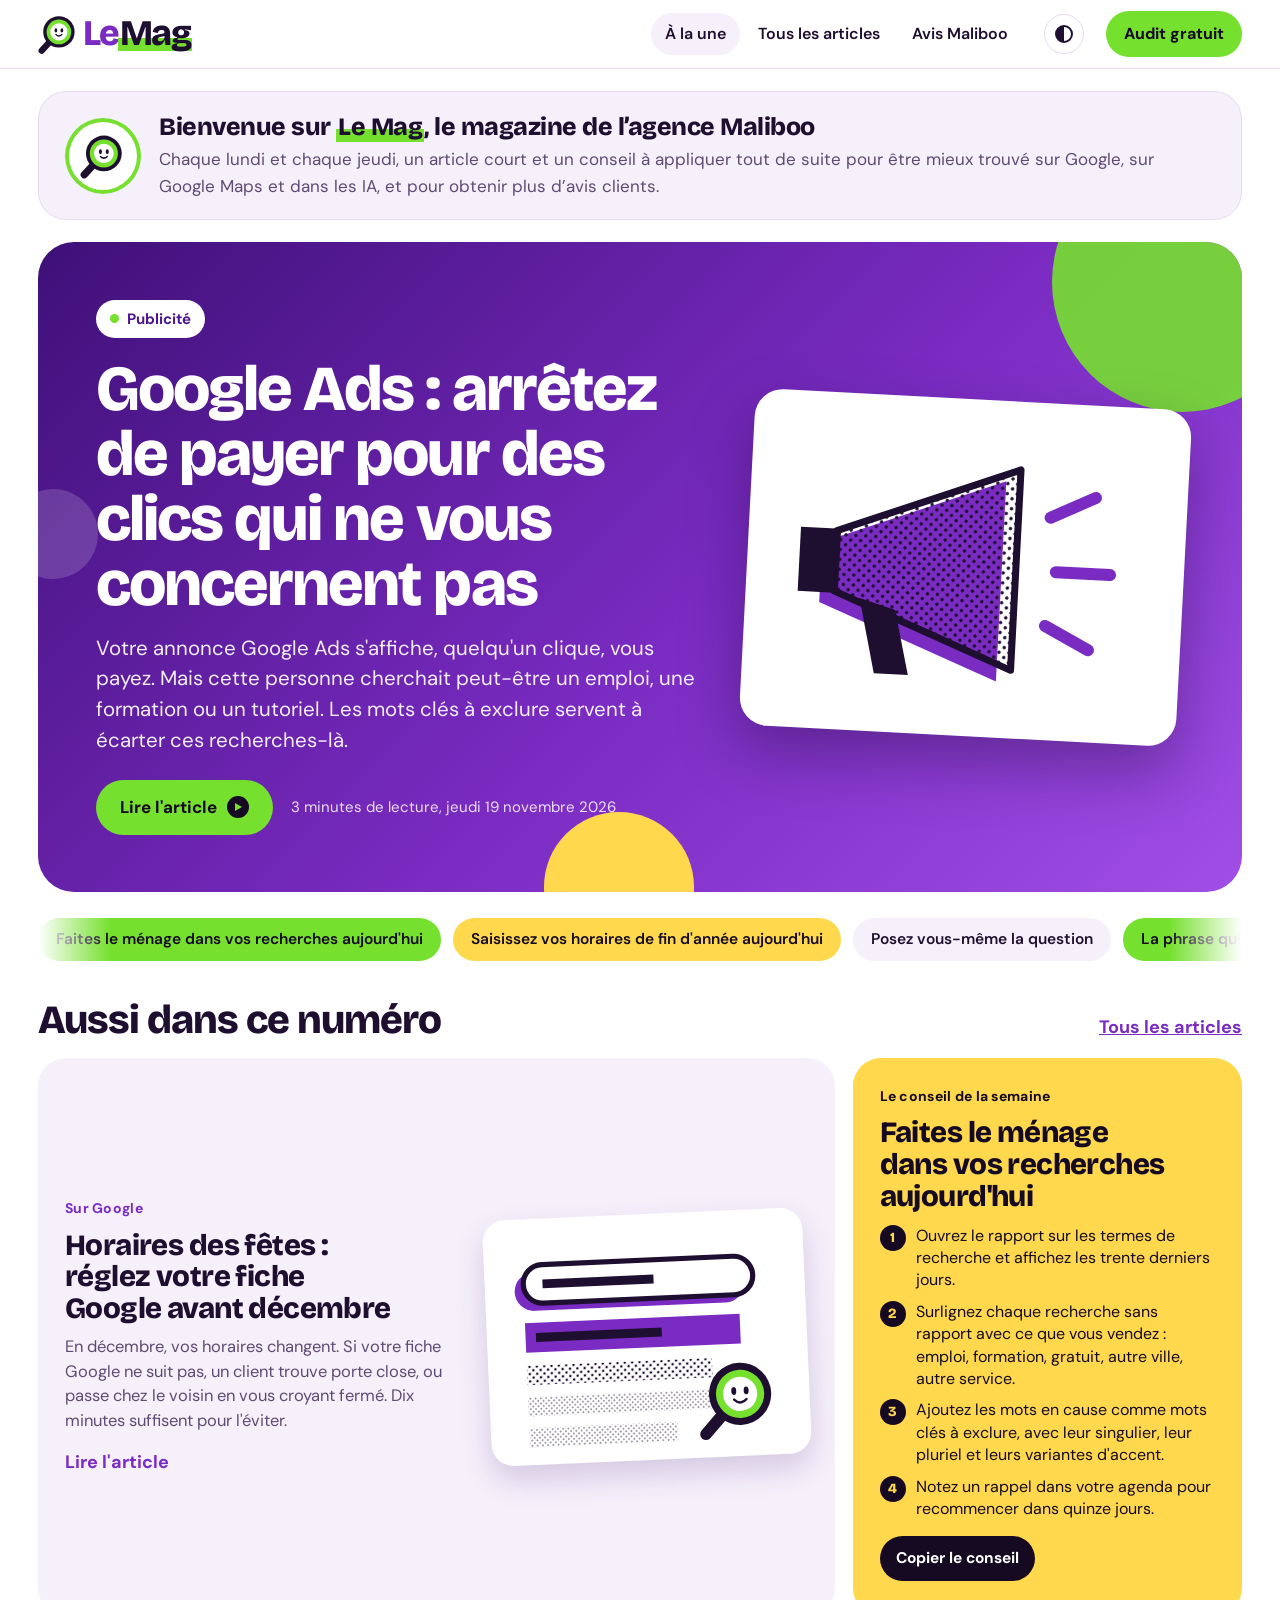
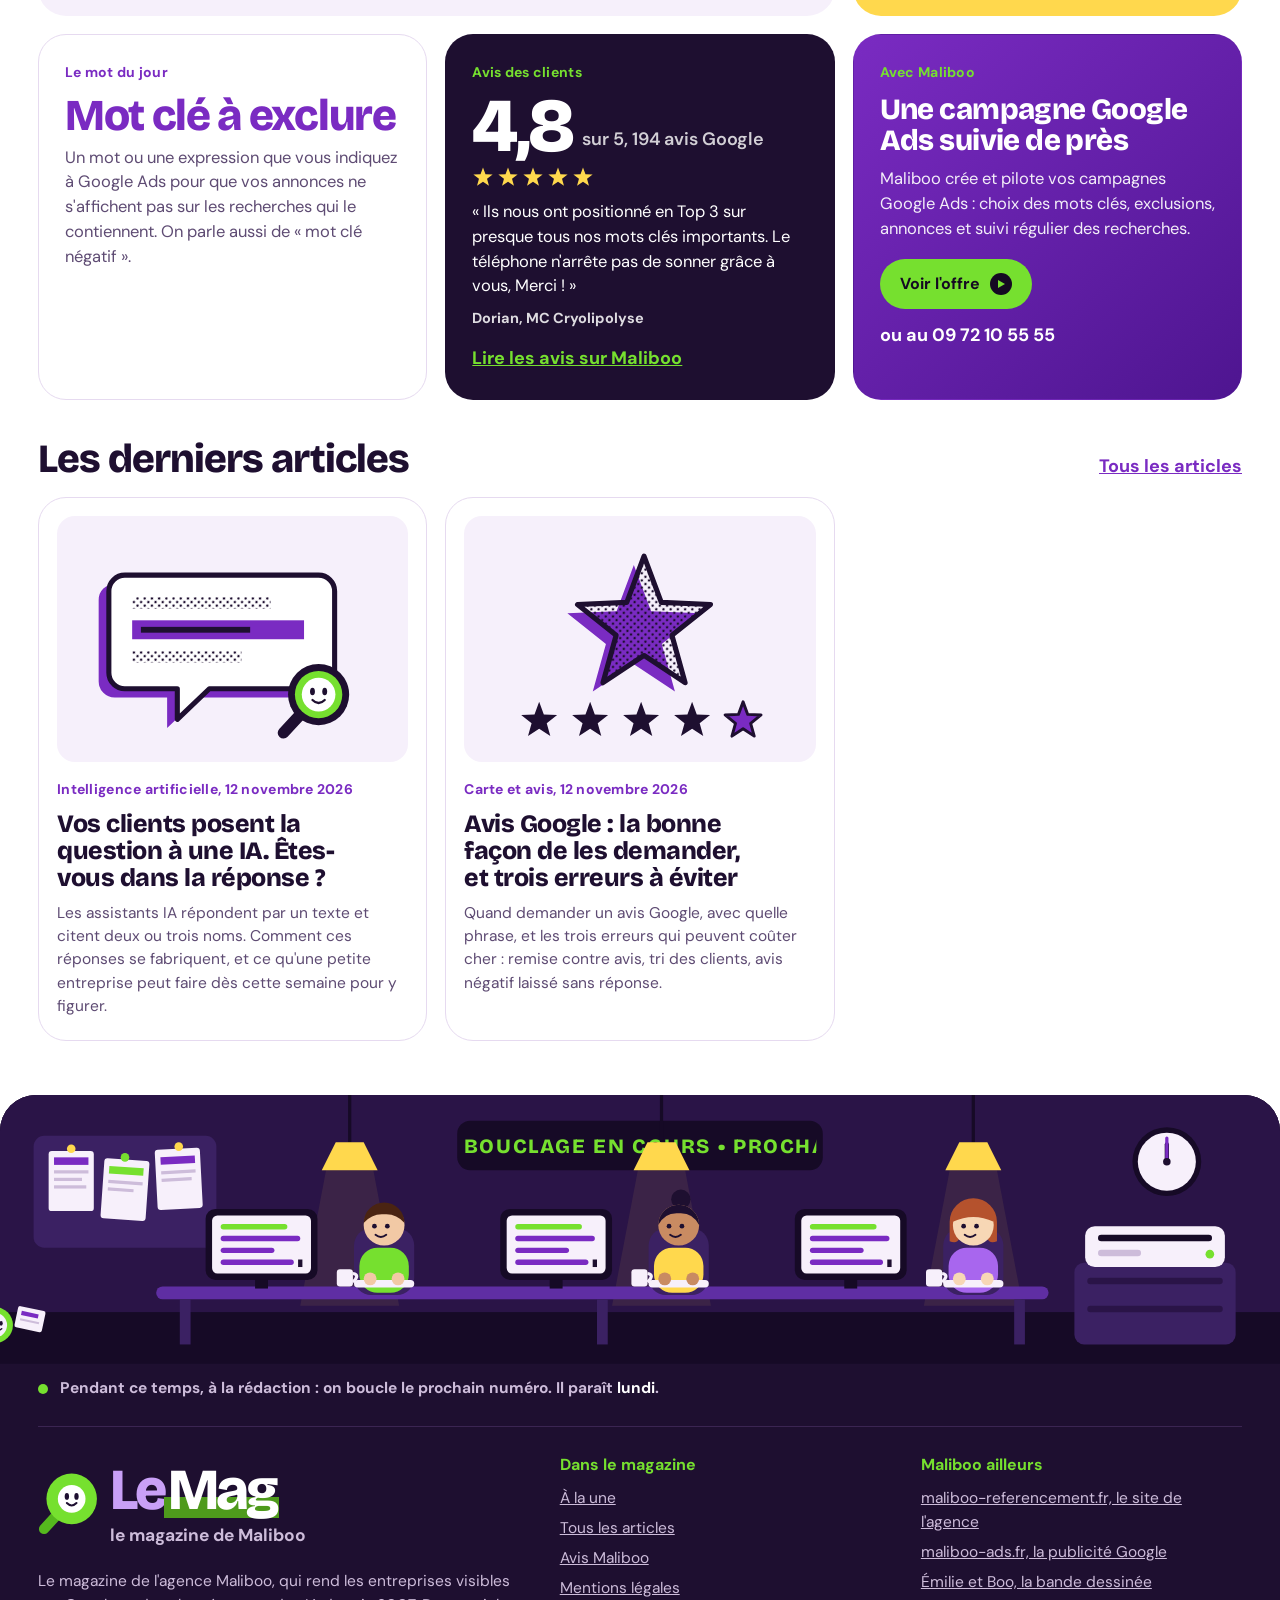
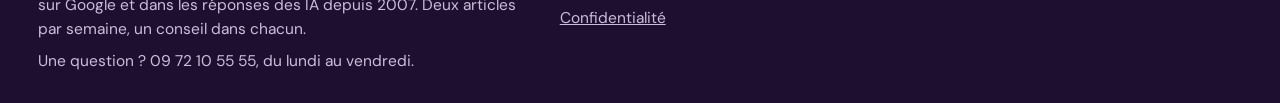
==== commit 21395e1d: "Article : Google Ads, les mots clés à exclure Co-Authored-By: Claude Opus 5.5 <noreply@anthropic.com" ====
--- a/docs/index.html
+++ b/docs/index.html
@@ -1,6 +1,6 @@
-<!doctype html><html lang="fr"><head><meta charset="utf-8"><meta name="viewport" content="width=device-width,initial-scale=1,viewport-fit=cover"><meta name="theme-color" content="#7A2BC2"><title>Le Mag Maliboo : le magazine de la visibilité sur Google et dans les IA</title><meta name="claude:viewport-fit-sides" content="cover"><meta name="description" content="Le magazine de l&#x27;agence Maliboo. Deux articles par semaine, un conseil dans chacun, pour être visible sur Google, sur Google Maps et dans les réponses des IA."><link rel="canonical" href="https://www.referencement-maliboo.com/"><meta property="og:type" content="website"><meta property="og:site_name" content="Le Mag Maliboo"><meta property="og:locale" content="fr_FR"><meta property="og:title" content="Le Mag Maliboo : le magazine de la visibilité sur Google et dans les IA"><meta property="og:description" content="Le magazine de l&#x27;agence Maliboo. Deux articles par semaine, un conseil dans chacun, pour être visible sur Google, sur Google Maps et dans les réponses des IA."><meta property="og:url" content="https://www.referencement-maliboo.com/"><link rel="alternate" type="application/rss+xml" title="Le Mag Maliboo" href="https://www.referencement-maliboo.com/flux.xml"><link rel="preconnect" href="https://fonts.googleapis.com"><link rel="preconnect" href="https://fonts.gstatic.com" crossorigin><link rel="stylesheet" href="https://fonts.googleapis.com/css2?family=Bricolage+Grotesque:opsz,wght@12..96,500..800&family=DM+Sans:ital,opsz,wght@0,9..40,400..700;1,9..40,400..700&display=swap"><link rel="icon" href="favicon.svg" type="image/svg+xml"><link rel="stylesheet" href="assets/mag.css"><script type="application/ld+json">{"@context": "https://schema.org", "@graph": [{"@type": "Organization", "@id": "https://www.referencement-maliboo.com/#maliboo", "name": "Maliboo", "url": "https://www.maliboo-referencement.fr/", "telephone": "+33972105555"}, {"@type": "WebSite", "@id": "https://www.referencement-maliboo.com/#site", "url": "https://www.referencement-maliboo.com/", "name": "Le Mag Maliboo", "inLanguage": "fr", "publisher": {"@id": "https://www.referencement-maliboo.com/#maliboo"}}]}</script></head><body><a class="evite" href="#contenu">Aller au contenu</a><div class="lecture" aria-hidden="true"></div><header class="barre"><div class="w"><a class="logo" href="./" aria-label="Le Mag, le magazine de Maliboo : retour à la une"><svg viewBox="-56 -48 108 108" aria-hidden="true"><path class="manche" d="M-22,24 L-46,50" stroke-width="17" stroke-linecap="round" fill="none"/><circle class="anneau" r="42"/><circle class="lentille" r="33"/><circle class="verre" r="23"/><ellipse class="oeil" cx="-8" cy="-4" rx="3.6" ry="5.6" fill="#1E0F30"/><ellipse class="oeil" cx="8" cy="-4" rx="3.6" ry="5.6" fill="#1E0F30"/><path d="M-8,7 q8,8 16,0" stroke="#1E0F30" stroke-width="3.4" fill="none" stroke-linecap="round"/></svg><span aria-hidden="true"><u>Le</u><mark>Mag</mark></span></a><nav aria-label="Rubriques"><a href="./" aria-current="page">À la une</a><a href="articles/">Tous les articles</a><a href="avis-maliboo/">Avis Maliboo</a></nav><button class="ed" type="button" data-edition aria-label="Passer du mode clair au mode sombre"><i class="lune" aria-hidden="true"></i></button><a class="cta" href="https://www.maliboo-referencement.fr/agence-seo-resultats-garantis/">Audit gratuit</a></div></header><main id="contenu"><div class="w"><section class="accueil" aria-label="Présentation du magazine"><span class="pastille"><svg viewBox="-56 -48 108 108" aria-hidden="true"><path class="manche" d="M-22,24 L-46,50" stroke-width="17" stroke-linecap="round" fill="none"/><circle class="anneau" r="42"/><circle class="lentille" r="33"/><circle class="verre" r="23"/><ellipse class="oeil" cx="-8" cy="-4" rx="3.6" ry="5.6" fill="#1E0F30"/><ellipse class="oeil" cx="8" cy="-4" rx="3.6" ry="5.6" fill="#1E0F30"/><path d="M-8,7 q8,8 16,0" stroke="#1E0F30" stroke-width="3.4" fill="none" stroke-linecap="round"/></svg></span><div><h2>Bienvenue sur <mark>Le Mag</mark>, le magazine de l’agence Maliboo</h2><p>Chaque lundi et chaque jeudi, un article court et un conseil à appliquer tout de suite pour être mieux trouvé sur Google, sur Google Maps et dans les IA, et pour obtenir plus d’avis clients.</p></div></section><section class="couv"><i class="bulle b1"></i><i class="bulle b2"></i><i class="bulle b3"></i><div><a class="puce" href="articles/">Sur Google</a><h1><a href="horaires-des-fetes-fiche-google/">Horaires des fêtes : réglez votre fiche Google avant décembre</a></h1><p class="chapeau">En décembre, vos horaires changent. Si votre fiche Google ne suit pas, un client trouve porte close, ou passe chez le voisin en vous croyant fermé. Dix minutes suffisent pour l&#x27;éviter.</p><div class="actions"><a class="bouton" href="horaires-des-fetes-fiche-google/">Lire l'article<i aria-hidden="true"></i></a><span class="temps">2 minutes de lecture, lundi 16 novembre 2026</span></div></div><figure class="vignette"><svg viewBox="0 0 400 300" role="img" aria-label="Illustration : Horaires des fêtes : réglez votre fiche Google avant décembre"><defs><pattern id="trame" width="7" height="7" patternUnits="userSpaceOnUse" patternTransform="rotate(45)"><circle cx="3.5" cy="3.5" r="1.7" class="tr"/></pattern><pattern id="trame2" width="5" height="5" patternUnits="userSpaceOnUse" patternTransform="rotate(45)"><circle cx="2.5" cy="2.5" r=".9" class="tr"/></pattern></defs><g class="v"><rect x="36" y="46" width="310" height="52" rx="26" class="ver" transform="translate(-12,10)"/></g><rect x="36" y="46" width="310" height="52" rx="26" class="pap"/><rect x="36" y="46" width="310" height="52" rx="26" class="s-enc" stroke-width="7"/><rect x="62" y="66" width="150" height="12" class="enc"/><g class="v"><rect x="36" y="124" width="290" height="40" class="ver"/></g><rect x="50" y="138" width="170" height="12" class="enc"/><rect x="36" y="182" width="250" height="26" fill="url(#trame)"/><rect x="36" y="224" width="270" height="26" fill="url(#trame2)"/><rect x="36" y="266" width="200" height="26" fill="url(#trame2)"/><g transform="translate(322,232) scale(1.05)"><path d="M-20,22 L-46,50" class="s-enc" stroke-width="15" stroke-linecap="round"/><circle r="40" class="enc"/><circle r="31" class="ver boo"/><circle r="22" class="pap"/><ellipse cx="-8" cy="-4" rx="3.2" ry="5" class="enc oeil"/><ellipse cx="8" cy="-4" rx="3.2" ry="5" class="enc oeil"/><path d="M-8,7 q8,8 16,0" class="s-enc" stroke-width="3" stroke-linecap="round"/></g></svg></figure></section><div class="defile" aria-hidden="true"><div class="bande"><div style="display:flex"><span>Saisissez vos horaires de fin d&#x27;année aujourd&#x27;hui</span><span>Posez vous-même la question</span><span>La phrase qui marche</span><span>Une fiche Google complète</span><span>Répondez à tous vos avis</span><span>Écrivez vos prix sur votre site</span><span>Une page par service, une page par ville</span><span>Demandez l&#x27;avis le jour même</span><span>Les phrases précises se citent</span></div><div style="display:flex"><span>Saisissez vos horaires de fin d&#x27;année aujourd&#x27;hui</span><span>Posez vous-même la question</span><span>La phrase qui marche</span><span>Une fiche Google complète</span><span>Répondez à tous vos avis</span><span>Écrivez vos prix sur votre site</span><span>Une page par service, une page par ville</span><span>Demandez l&#x27;avis le jour même</span><span>Les phrases précises se citent</span></div></div></div><div class="entete"><h2>Aussi dans ce numéro</h2><a href="articles/">Tous les articles</a></div><div class="bento"><article class="carte c-art"><div><span class="etq">Intelligence artificielle</span><h3><a href="vos-clients-posent-la-question-a-une-ia/">Vos clients posent la question à une IA. Êtes-vous dans la réponse ?</a></h3><p>Un assistant IA ne propose pas dix liens : il rédige une réponse et cite deux ou trois noms. Voici comment ces réponses se fabriquent, et ce qu&#x27;une petite entreprise peut faire dès cette semaine.</p><span class="lien">Lire l'article</span></div><figure class="vignette"><svg viewBox="0 0 400 300" role="img" aria-label="Illustration : Vos clients posent la question à une IA. Êtes-vous dans la réponse ?"><defs><pattern id="trame" width="7" height="7" patternUnits="userSpaceOnUse" patternTransform="rotate(45)"><circle cx="3.5" cy="3.5" r="1.7" class="tr"/></pattern><pattern id="trame2" width="5" height="5" patternUnits="userSpaceOnUse" patternTransform="rotate(45)"><circle cx="2.5" cy="2.5" r=".9" class="tr"/></pattern></defs><g class="v"><path d="M52,62 h266 a22,22 0 0 1 22,22 v112 a22,22 0 0 1 -22,22 h-150 l-44,42 v-42 h-72 a22,22 0 0 1 -22,-22 v-112 a22,22 0 0 1 22,-22z" class="ver" transform="translate(-14,12)"/></g><path d="M52,62 h266 a22,22 0 0 1 22,22 v112 a22,22 0 0 1 -22,22 h-150 l-44,42 v-42 h-72 a22,22 0 0 1 -22,-22 v-112 a22,22 0 0 1 22,-22z" class="pap"/><path d="M52,62 h266 a22,22 0 0 1 22,22 v112 a22,22 0 0 1 -22,22 h-150 l-44,42 v-42 h-72 a22,22 0 0 1 -22,-22 v-112 a22,22 0 0 1 22,-22z" class="s-enc" stroke-width="7" stroke-linejoin="round"/><rect x="62" y="92" width="190" height="16" fill="url(#trame)"/><g class="v"><rect x="62" y="124" width="236" height="26" class="ver"/></g><rect x="74" y="133" width="150" height="8" class="enc"/><rect x="62" y="166" width="150" height="16" fill="url(#trame)"/><g transform="translate(318,226) scale(1.05)"><path d="M-20,22 L-46,50" class="s-enc" stroke-width="15" stroke-linecap="round"/><circle r="40" class="enc"/><circle r="31" class="ver boo"/><circle r="22" class="pap"/><ellipse cx="-8" cy="-4" rx="3.2" ry="5" class="enc oeil"/><ellipse cx="8" cy="-4" rx="3.2" ry="5" class="enc oeil"/><path d="M-8,7 q8,8 16,0" class="s-enc" stroke-width="3" stroke-linecap="round"/></g></svg></figure></article><aside class="carte c-conseil coupon"><span class="etq">Le conseil de la semaine</span><h3>Saisissez vos horaires de fin d&#x27;année aujourd&#x27;hui</h3><ol><li><span>Listez les jours de décembre et janvier où vos horaires changent : fermetures, soirées, dimanches.</span></li><li><span>Dans votre fiche, ouvrez « Modifier la fiche », puis « Horaires », puis « Horaires d&#x27;ouverture exceptionnels ».</span></li><li><span>Ajoutez chaque date, cochez « Fermé » si besoin, et confirmez les jours fériés suggérés par Google.</span></li><li><span>Fermé sept jours ou plus ? Passez la fiche en « fermé temporairement » et notez la date de réouverture dans votre agenda.</span></li></ol><button type="button" data-copie="Saisissez vos horaires de fin d&#x27;année aujourd&#x27;hui
-1. Listez les jours de décembre et janvier où vos horaires changent : fermetures, soirées, dimanches.
-2. Dans votre fiche, ouvrez « Modifier la fiche », puis « Horaires », puis « Horaires d&#x27;ouverture exceptionnels ».
-3. Ajoutez chaque date, cochez « Fermé » si besoin, et confirmez les jours fériés suggérés par Google.
-4. Fermé sept jours ou plus ? Passez la fiche en « fermé temporairement » et notez la date de réouverture dans votre agenda.
-(Le Mag Maliboo)">Copier le conseil</button><span class="ok" role="status"></span></aside><div class="carte c-mot"><span class="etq">Le mot du jour</span><dfn>Horaires exceptionnels</dfn><p>Les horaires que vous indiquez sur votre fiche Google pour une date précise, comme un jour férié. Ils s&#x27;affichent ce jour-là à la place de vos horaires habituels, sans les effacer.</p></div><div class="carte c-avis"><span class="etq">Avis des clients</span><div class="gros"><b>4,8</b><span>sur 5, 194 avis Google</span></div><span class="etoiles" role="img" aria-label="5 étoiles sur 5"><svg viewBox="0 0 24 24" aria-hidden="true"><polygon points="12.0,1.6 14.7,8.9 22.5,9.2 16.4,14.0 18.5,21.5 12.0,17.2 5.5,21.5 7.6,14.0 1.5,9.2 9.3,8.9" class="ver"/><polygon points="12.0,1.6 14.7,8.9 22.5,9.2 16.4,14.0 18.5,21.5 12.0,17.2 5.5,21.5 7.6,14.0 1.5,9.2 9.3,8.9" class="s-enc" stroke-width="1.6" stroke-linejoin="round"/></svg><svg viewBox="0 0 24 24" aria-hidden="true"><polygon points="12.0,1.6 14.7,8.9 22.5,9.2 16.4,14.0 18.5,21.5 12.0,17.2 5.5,21.5 7.6,14.0 1.5,9.2 9.3,8.9" class="ver"/><polygon points="12.0,1.6 14.7,8.9 22.5,9.2 16.4,14.0 18.5,21.5 12.0,17.2 5.5,21.5 7.6,14.0 1.5,9.2 9.3,8.9" class="s-enc" stroke-width="1.6" stroke-linejoin="round"/></svg><svg viewBox="0 0 24 24" aria-hidden="true"><polygon points="12.0,1.6 14.7,8.9 22.5,9.2 16.4,14.0 18.5,21.5 12.0,17.2 5.5,21.5 7.6,14.0 1.5,9.2 9.3,8.9" class="ver"/><polygon points="12.0,1.6 14.7,8.9 22.5,9.2 16.4,14.0 18.5,21.5 12.0,17.2 5.5,21.5 7.6,14.0 1.5,9.2 9.3,8.9" class="s-enc" stroke-width="1.6" stroke-linejoin="round"/></svg><svg viewBox="0 0 24 24" aria-hidden="true"><polygon points="12.0,1.6 14.7,8.9 22.5,9.2 16.4,14.0 18.5,21.5 12.0,17.2 5.5,21.5 7.6,14.0 1.5,9.2 9.3,8.9" class="ver"/><polygon points="12.0,1.6 14.7,8.9 22.5,9.2 16.4,14.0 18.5,21.5 12.0,17.2 5.5,21.5 7.6,14.0 1.5,9.2 9.3,8.9" class="s-enc" stroke-width="1.6" stroke-linejoin="round"/></svg><svg viewBox="0 0 24 24" aria-hidden="true"><polygon points="12.0,1.6 14.7,8.9 22.5,9.2 16.4,14.0 18.5,21.5 12.0,17.2 5.5,21.5 7.6,14.0 1.5,9.2 9.3,8.9" class="ver"/><polygon points="12.0,1.6 14.7,8.9 22.5,9.2 16.4,14.0 18.5,21.5 12.0,17.2 5.5,21.5 7.6,14.0 1.5,9.2 9.3,8.9" class="s-enc" stroke-width="1.6" stroke-linejoin="round"/></svg></span><q>Ils nous ont positionné en Top 3 sur presque tous nos mots clés importants. Le téléphone n&#x27;arrête pas de sonner grâce à vous, Merci !</q><cite>Dorian, MC Cryolipolyse</cite><a class="lien" href="avis-maliboo/">Lire les avis sur Maliboo</a></div><aside class="carte c-annonce"><span class="etq">Avec Maliboo</span><h3>Une fiche Google toujours à jour</h3><p>Maliboo reprend, optimise et anime votre fiche Google chaque mois : horaires, actualités, photos et avis.</p><a class="bouton" href="https://www.maliboo-referencement.fr/referencement-local-google-business-profile/">Voir l&#x27;offre<i aria-hidden="true"></i></a><span class="tel">ou au 09 72 10 55 55</span></aside></div><div class="entete"><h2>Les derniers articles</h2><a href="articles/">Tous les articles</a></div><div class="grille"><article class="carte c-mini" data-rub="avis"><figure class="vignette"><svg viewBox="0 0 400 300" role="img" aria-label="Illustration : Avis Google : la bonne façon de les demander, et trois erreurs à éviter"><defs><pattern id="trame" width="7" height="7" patternUnits="userSpaceOnUse" patternTransform="rotate(45)"><circle cx="3.5" cy="3.5" r="1.7" class="tr"/></pattern><pattern id="trame2" width="5" height="5" patternUnits="userSpaceOnUse" patternTransform="rotate(45)"><circle cx="2.5" cy="2.5" r=".9" class="tr"/></pattern></defs><g class="v"><polygon points="206.0,36.0 229.7,99.4 297.3,102.3 244.3,144.5 262.4,209.7 206.0,172.3 149.6,209.7 167.7,144.5 114.7,102.3 182.3,99.4" class="ver" transform="translate(-14,12)"/></g><polygon points="206.0,36.0 229.7,99.4 297.3,102.3 244.3,144.5 262.4,209.7 206.0,172.3 149.6,209.7 167.7,144.5 114.7,102.3 182.3,99.4" fill="url(#trame)"/><polygon points="206.0,36.0 229.7,99.4 297.3,102.3 244.3,144.5 262.4,209.7 206.0,172.3 149.6,209.7 167.7,144.5 114.7,102.3 182.3,99.4" class="s-enc" stroke-width="7" stroke-linejoin="round"/><polygon points="62.0,236.0 68.4,253.2 86.7,254.0 72.4,265.4 77.3,283.0 62.0,272.9 46.7,283.0 51.6,265.4 37.3,254.0 55.6,253.2" class="enc"/><polygon points="132.0,236.0 138.4,253.2 156.7,254.0 142.4,265.4 147.3,283.0 132.0,272.9 116.7,283.0 121.6,265.4 107.3,254.0 125.6,253.2" class="enc"/><polygon points="202.0,236.0 208.4,253.2 226.7,254.0 212.4,265.4 217.3,283.0 202.0,272.9 186.7,283.0 191.6,265.4 177.3,254.0 195.6,253.2" class="enc"/><polygon points="272.0,236.0 278.4,253.2 296.7,254.0 282.4,265.4 287.3,283.0 272.0,272.9 256.7,283.0 261.6,265.4 247.3,254.0 265.6,253.2" class="enc"/><g class="v"><polygon points="342.0,236.0 348.4,253.2 366.7,254.0 352.4,265.4 357.3,283.0 342.0,272.9 326.7,283.0 331.6,265.4 317.3,254.0 335.6,253.2" class="ver"/></g><polygon points="342.0,236.0 348.4,253.2 366.7,254.0 352.4,265.4 357.3,283.0 342.0,272.9 326.7,283.0 331.6,265.4 317.3,254.0 335.6,253.2" class="s-enc" stroke-width="4" stroke-linejoin="round"/></svg></figure><span class="etq">Carte et avis, 12 novembre 2026</span><h3><a href="avis-google-la-bonne-facon-de-les-demander/">Avis Google : la bonne façon de les demander, et trois erreurs à éviter</a></h3><p>Quand demander un avis Google, avec quelle phrase, et les trois erreurs qui peuvent coûter cher : remise contre avis, tri des clients, avis négatif laissé sans réponse.</p></article></div></div></main><footer class="pied"><svg class="redac" viewBox="0 0 1200 250" preserveAspectRatio="xMidYMax slice" role="img" aria-label="La rédaction du Mag au travail : trois journalistes tapent leurs articles, l'imprimante sort des pages, Boo court porter une feuille."><defs><clipPath id="ledc"><rect x="436" y="30" width="328" height="34" rx="8"/></clipPath></defs><rect width="1200" height="250" fill="#1E0F30"/><rect width="1200" height="202" fill="#2A1447"/><rect y="202" width="1200" height="48" fill="#160A26"/><rect x="36" y="38" width="170" height="104" rx="10" fill="#3B2163"/><g fill="#F7F0FB"><rect x="50" y="52" width="42" height="56" rx="3"/><rect x="100" y="60" width="42" height="56" rx="3" transform="rotate(4 121 88)"/><rect x="150" y="50" width="42" height="56" rx="3" transform="rotate(-3 171 78)"/></g><g fill="#7A2BC2"><rect x="55" y="58" width="32" height="7"/><rect x="155" y="57" width="32" height="7" transform="rotate(-3 171 78)"/></g><rect x="105" y="67" width="32" height="7" fill="#76E02F" transform="rotate(4 121 88)"/><g fill="#CDBCDA"><rect x="55" y="70" width="32" height="3"/><rect x="55" y="77" width="26" height="3"/><rect x="55" y="84" width="30" height="3"/><rect x="105" y="80" width="32" height="3" transform="rotate(4 121 88)"/><rect x="105" y="87" width="24" height="3" transform="rotate(4 121 88)"/><rect x="155" y="70" width="32" height="3" transform="rotate(-3 171 78)"/><rect x="155" y="77" width="28" height="3" transform="rotate(-3 171 78)"/></g><circle cx="71" cy="50" r="4" fill="#FFD84D"/><circle cx="121" cy="58" r="4" fill="#76E02F"/><circle cx="171" cy="48" r="4" fill="#FFD84D"/><rect x="430" y="24" width="340" height="46" rx="12" fill="#160A26"/><g clip-path="url(#ledc)"><text class="fil-led" data-led x="436" y="54" font-size="19" fill="#76E02F" letter-spacing="1.5">BOUCLAGE EN COURS   •   PROCHAIN NUMÉRO LUNDI ET JEUDI   •   DEUX ARTICLES PAR SEMAINE</text></g><circle cx="1090" cy="62" r="32" fill="#160A26"/><circle cx="1090" cy="62" r="27" fill="#F7F0FB"/><path class="aig aig2" d="M1090,62 V46" stroke="#1E0F30" stroke-width="4" stroke-linecap="round"/><path class="aig" d="M1090,62 V40" stroke="#7A2BC2" stroke-width="3" stroke-linecap="round"/><circle cx="1090" cy="62" r="3.5" fill="#1E0F30"/><g class="lampe l1" style="transform-origin:330px 0px"><path d="M330,0 V44" stroke="#160A26" stroke-width="3"/><path d="M284,196 L308,70 H352 L376,196 Z" fill="#FFD84D" opacity=".08"/><path d="M304,70 L317,44 H343 L356,70 Z" fill="#FFD84D"/></g><g class="lampe l2" style="transform-origin:620px 0px"><path d="M620,0 V44" stroke="#160A26" stroke-width="3"/><path d="M574,196 L598,70 H642 L666,196 Z" fill="#FFD84D" opacity=".08"/><path d="M594,70 L607,44 H633 L646,70 Z" fill="#FFD84D"/></g><g class="lampe l3" style="transform-origin:910px 0px"><path d="M910,0 V44" stroke="#160A26" stroke-width="3"/><path d="M864,196 L888,70 H932 L956,196 Z" fill="#FFD84D" opacity=".08"/><path d="M884,70 L897,44 H923 L936,70 Z" fill="#FFD84D"/></g><rect x="150" y="178" width="830" height="12" rx="6" fill="#5F2EA3"/><g fill="#3B2163"><rect x="172" y="190" width="10" height="42"/><rect x="560" y="190" width="10" height="42"/><rect x="948" y="190" width="10" height="42"/></g><rect x="196" y="106" width="104" height="66" rx="9" fill="#160A26"/><rect x="202" y="112" width="92" height="54" rx="5" fill="#F7F0FB"/><rect class="lg lg1" x="210" y="120" width="62" height="5" rx="2.5" fill="#76E02F" style="animation-delay:0.0s"/><rect class="lg lg2" x="210" y="131" width="74" height="5" rx="2.5" fill="#7A2BC2" style="animation-delay:0.5s"/><rect class="lg lg3" x="210" y="142" width="50" height="5" rx="2.5" fill="#7A2BC2" style="animation-delay:1.0s"/><rect class="lg lg4" x="210" y="153" width="68" height="5" rx="2.5" fill="#7A2BC2" style="animation-delay:1.5s"/><rect class="curseur" x="282" y="153" width="4" height="7" fill="#1E0F30"/><rect x="242" y="172" width="12" height="8" fill="#160A26"/><rect x="334" y="124" width="56" height="62" rx="16" fill="#3B2163"/><rect x="339" y="142" width="46" height="42" rx="17" fill="#76E02F"/><g class="tete t1"><circle cx="362" cy="121" r="19" fill="#F2C9A5"/><path d="M343,119 a19,19 0 0 1 38,0 q-8,-9 -19,-8 q-11,-1 -19,8z" fill="#4A2412"/><circle cx="353" cy="122" r="2.2" fill="#1E0F30"/><circle cx="365" cy="122" r="2.2" fill="#1E0F30"/><path d="M354,130 q5,4 10,0" stroke="#1E0F30" stroke-width="1.8" fill="none" stroke-linecap="round"/></g><rect x="334" y="172" width="56" height="7" rx="3.5" fill="#F7F0FB"/><circle class="main m1" cx="349" cy="171" r="6" fill="#F2C9A5"/><circle class="main m2" cx="375" cy="171" r="6" fill="#F2C9A5"/><rect x="318" y="162" width="15" height="16" rx="3" fill="#F7F0FB"/><path d="M333,166 q7,1 0,8" stroke="#F7F0FB" stroke-width="3" fill="none"/><path class="vap v1" d="M322,158 q-3,-5 0,-9 q3,-4 0,-8" stroke="#CDBCDA" stroke-width="2" fill="none" stroke-linecap="round"/><path class="vap v2" d="M326,158 q-3,-5 0,-9 q3,-4 0,-8" stroke="#CDBCDA" stroke-width="2" fill="none" stroke-linecap="round"/><path class="vap v3" d="M330,158 q-3,-5 0,-9 q3,-4 0,-8" stroke="#CDBCDA" stroke-width="2" fill="none" stroke-linecap="round"/><rect x="470" y="106" width="104" height="66" rx="9" fill="#160A26"/><rect x="476" y="112" width="92" height="54" rx="5" fill="#F7F0FB"/><rect class="lg lg1" x="484" y="120" width="62" height="5" rx="2.5" fill="#76E02F" style="animation-delay:0.7s"/><rect class="lg lg2" x="484" y="131" width="74" height="5" rx="2.5" fill="#7A2BC2" style="animation-delay:1.2s"/><rect class="lg lg3" x="484" y="142" width="50" height="5" rx="2.5" fill="#7A2BC2" style="animation-delay:1.7s"/><rect class="lg lg4" x="484" y="153" width="68" height="5" rx="2.5" fill="#7A2BC2" style="animation-delay:2.2s"/><rect class="curseur" x="556" y="153" width="4" height="7" fill="#1E0F30"/><rect x="516" y="172" width="12" height="8" fill="#160A26"/><rect x="608" y="124" width="56" height="62" rx="16" fill="#3B2163"/><rect x="613" y="142" width="46" height="42" rx="17" fill="#FFD84D"/><g class="tete t2"><circle cx="638" cy="97" r="9" fill="#1E0F30"/><circle cx="636" cy="121" r="19" fill="#C98B62"/><path d="M617,121 a19,19 0 0 1 38,0 q-6,-12 -19,-11 q-13,-1 -19,11z" fill="#1E0F30"/><circle cx="627" cy="122" r="2.2" fill="#1E0F30"/><circle cx="639" cy="122" r="2.2" fill="#1E0F30"/><path d="M628,130 q5,4 10,0" stroke="#1E0F30" stroke-width="1.8" fill="none" stroke-linecap="round"/></g><rect x="608" y="172" width="56" height="7" rx="3.5" fill="#F7F0FB"/><circle class="main m3" cx="623" cy="171" r="6" fill="#C98B62"/><circle class="main m4" cx="649" cy="171" r="6" fill="#C98B62"/><rect x="592" y="162" width="15" height="16" rx="3" fill="#F7F0FB"/><path d="M607,166 q7,1 0,8" stroke="#F7F0FB" stroke-width="3" fill="none"/><path class="vap v1" d="M596,158 q-3,-5 0,-9 q3,-4 0,-8" stroke="#CDBCDA" stroke-width="2" fill="none" stroke-linecap="round"/><path class="vap v2" d="M600,158 q-3,-5 0,-9 q3,-4 0,-8" stroke="#CDBCDA" stroke-width="2" fill="none" stroke-linecap="round"/><path class="vap v3" d="M604,158 q-3,-5 0,-9 q3,-4 0,-8" stroke="#CDBCDA" stroke-width="2" fill="none" stroke-linecap="round"/><rect x="744" y="106" width="104" height="66" rx="9" fill="#160A26"/><rect x="750" y="112" width="92" height="54" rx="5" fill="#F7F0FB"/><rect class="lg lg1" x="758" y="120" width="62" height="5" rx="2.5" fill="#76E02F" style="animation-delay:1.4s"/><rect class="lg lg2" x="758" y="131" width="74" height="5" rx="2.5" fill="#7A2BC2" style="animation-delay:1.9s"/><rect class="lg lg3" x="758" y="142" width="50" height="5" rx="2.5" fill="#7A2BC2" style="animation-delay:2.4s"/><rect class="lg lg4" x="758" y="153" width="68" height="5" rx="2.5" fill="#7A2BC2" style="animation-delay:2.9s"/><rect class="curseur" x="830" y="153" width="4" height="7" fill="#1E0F30"/><rect x="790" y="172" width="12" height="8" fill="#160A26"/><rect x="882" y="124" width="56" height="62" rx="16" fill="#3B2163"/><rect x="887" y="142" width="46" height="42" rx="17" fill="#A866EE"/><g class="tete t3"><path d="M888,136 v-18 a22,22 0 0 1 44,0 v18 q-7,3 -9,-3 h-26 q-2,6 -9,3z" fill="#B5522D"/><circle cx="910" cy="121" r="19" fill="#F7D7B5"/><path d="M891,118 a19,19 0 0 1 38,0 q-19,-9 -38,0z" fill="#B5522D"/><circle cx="901" cy="122" r="2.2" fill="#1E0F30"/><circle cx="913" cy="122" r="2.2" fill="#1E0F30"/><path d="M902,130 q5,4 10,0" stroke="#1E0F30" stroke-width="1.8" fill="none" stroke-linecap="round"/></g><rect x="882" y="172" width="56" height="7" rx="3.5" fill="#F7F0FB"/><circle class="main m5" cx="897" cy="171" r="6" fill="#F7D7B5"/><circle class="main m6" cx="923" cy="171" r="6" fill="#F7D7B5"/><rect x="866" y="162" width="15" height="16" rx="3" fill="#F7F0FB"/><path d="M881,166 q7,1 0,8" stroke="#F7F0FB" stroke-width="3" fill="none"/><path class="vap v1" d="M870,158 q-3,-5 0,-9 q3,-4 0,-8" stroke="#CDBCDA" stroke-width="2" fill="none" stroke-linecap="round"/><path class="vap v2" d="M874,158 q-3,-5 0,-9 q3,-4 0,-8" stroke="#CDBCDA" stroke-width="2" fill="none" stroke-linecap="round"/><path class="vap v3" d="M878,158 q-3,-5 0,-9 q3,-4 0,-8" stroke="#CDBCDA" stroke-width="2" fill="none" stroke-linecap="round"/><rect x="1004" y="156" width="150" height="76" rx="9" fill="#3B2163"/><rect x="1016" y="170" width="126" height="6" rx="3" fill="#2A1447"/><rect x="1016" y="196" width="126" height="6" rx="3" fill="#2A1447"/><g class="feuille f1"><rect x="1048" y="96" width="56" height="40" rx="3" fill="#F7F0FB"/><rect x="1054" y="103" width="34" height="6" fill="#7A2BC2"/><rect x="1054" y="114" width="44" height="3" fill="#CDBCDA"/><rect x="1054" y="121" width="38" height="3" fill="#CDBCDA"/></g><g class="feuille f2"><rect x="1048" y="96" width="56" height="40" rx="3" fill="#F7F0FB"/><rect x="1054" y="103" width="34" height="6" fill="#7A2BC2"/><rect x="1054" y="114" width="44" height="3" fill="#CDBCDA"/><rect x="1054" y="121" width="38" height="3" fill="#CDBCDA"/></g><g class="feuille f3"><rect x="1048" y="96" width="56" height="40" rx="3" fill="#F7F0FB"/><rect x="1054" y="103" width="34" height="6" fill="#7A2BC2"/><rect x="1054" y="114" width="44" height="3" fill="#CDBCDA"/><rect x="1054" y="121" width="38" height="3" fill="#CDBCDA"/></g><rect x="1014" y="122" width="130" height="38" rx="9" fill="#F7F0FB"/><rect x="1026" y="130" width="106" height="6" rx="3" fill="#160A26"/><circle class="del" cx="1130" cy="148" r="4" fill="#76E02F"/><rect x="1026" y="144" width="40" height="6" rx="3" fill="#CDBCDA"/><g class="coursier"><g><g transform="translate(0,214) scale(.42)"><path d="M-20,22 L-46,50" stroke="#55B81E" stroke-width="15" stroke-linecap="round"/><circle r="40" fill="#76E02F"/><circle r="27" fill="#F7F0FB"/><ellipse cx="-2" cy="-4" rx="3.4" ry="5.2" fill="#1E0F30"/><ellipse cx="14" cy="-4" rx="3.4" ry="5.2" fill="#1E0F30"/><path d="M-1,8 q8,7 16,0" stroke="#1E0F30" stroke-width="3.4" fill="none" stroke-linecap="round"/></g><g transform="translate(22,196) rotate(12)"><rect width="26" height="20" rx="2" fill="#F7F0FB"/><rect x="4" y="4" width="16" height="4" fill="#7A2BC2"/><rect x="4" y="11" width="18" height="2" fill="#CDBCDA"/></g></g></g></svg><div class="w"><p class="legende"><i aria-hidden="true"></i><span>Pendant ce temps, à la rédaction : on boucle le prochain numéro. Il paraît <b data-prochain>lundi et jeudi</b>.</span></p><div class="g"><div><a class="logo grand" href="./" aria-label="Le Mag, le magazine de Maliboo : retour à la une"><svg viewBox="-56 -48 108 108" aria-hidden="true"><path class="manche" d="M-22,24 L-46,50" stroke-width="17" stroke-linecap="round" fill="none"/><circle class="anneau" r="42"/><circle class="lentille" r="33"/><circle class="verre" r="23"/><ellipse class="oeil" cx="-8" cy="-4" rx="3.6" ry="5.6" fill="#1E0F30"/><ellipse class="oeil" cx="8" cy="-4" rx="3.6" ry="5.6" fill="#1E0F30"/><path d="M-8,7 q8,8 16,0" stroke="#1E0F30" stroke-width="3.4" fill="none" stroke-linecap="round"/></svg><span aria-hidden="true"><u>Le</u><mark>Mag</mark><small>le magazine de Maliboo</small></span></a><p style="margin-top:20px">Le magazine de l'agence Maliboo, qui rend les entreprises visibles sur Google et dans les réponses des IA depuis 2007. Deux articles par semaine, un conseil dans chacun.</p><p style="margin-top:8px">Une question ? 09 72 10 55 55, du lundi au vendredi.</p></div><div><h3>Dans le magazine</h3><ul><li><a href="./">À la une</a></li><li><a href="articles/">Tous les articles</a></li><li><a href="avis-maliboo/">Avis Maliboo</a></li><li><a href="mentions-legales/">Mentions légales</a></li><li><a href="confidentialite/">Confidentialité</a></li></ul></div><div><h3>Maliboo ailleurs</h3><ul><li><a href="https://www.maliboo-referencement.fr/">maliboo-referencement.fr, le site de l'agence</a></li><li><a href="https://maliboo-ads.fr/">maliboo-ads.fr, la publicité Google</a></li><li><a href="https://referencement-maliboo.fr/">Émilie et Boo, la bande dessinée</a></li></ul></div></div></div></footer><script defer src="assets/mag.js"></script></body></html>+<!doctype html><html lang="fr"><head><meta charset="utf-8"><meta name="viewport" content="width=device-width,initial-scale=1,viewport-fit=cover"><meta name="theme-color" content="#7A2BC2"><title>Le Mag Maliboo : le magazine de la visibilité sur Google et dans les IA</title><meta name="claude:viewport-fit-sides" content="cover"><meta name="description" content="Le magazine de l&#x27;agence Maliboo. Deux articles par semaine, un conseil dans chacun, pour être visible sur Google, sur Google Maps et dans les réponses des IA."><link rel="canonical" href="https://www.referencement-maliboo.com/"><meta property="og:type" content="website"><meta property="og:site_name" content="Le Mag Maliboo"><meta property="og:locale" content="fr_FR"><meta property="og:title" content="Le Mag Maliboo : le magazine de la visibilité sur Google et dans les IA"><meta property="og:description" content="Le magazine de l&#x27;agence Maliboo. Deux articles par semaine, un conseil dans chacun, pour être visible sur Google, sur Google Maps et dans les réponses des IA."><meta property="og:url" content="https://www.referencement-maliboo.com/"><link rel="alternate" type="application/rss+xml" title="Le Mag Maliboo" href="https://www.referencement-maliboo.com/flux.xml"><link rel="preconnect" href="https://fonts.googleapis.com"><link rel="preconnect" href="https://fonts.gstatic.com" crossorigin><link rel="stylesheet" href="https://fonts.googleapis.com/css2?family=Bricolage+Grotesque:opsz,wght@12..96,500..800&family=DM+Sans:ital,opsz,wght@0,9..40,400..700;1,9..40,400..700&display=swap"><link rel="icon" href="favicon.svg" type="image/svg+xml"><link rel="stylesheet" href="assets/mag.css"><script type="application/ld+json">{"@context": "https://schema.org", "@graph": [{"@type": "Organization", "@id": "https://www.referencement-maliboo.com/#maliboo", "name": "Maliboo", "url": "https://www.maliboo-referencement.fr/", "telephone": "+33972105555"}, {"@type": "WebSite", "@id": "https://www.referencement-maliboo.com/#site", "url": "https://www.referencement-maliboo.com/", "name": "Le Mag Maliboo", "inLanguage": "fr", "publisher": {"@id": "https://www.referencement-maliboo.com/#maliboo"}}]}</script></head><body><a class="evite" href="#contenu">Aller au contenu</a><div class="lecture" aria-hidden="true"></div><header class="barre"><div class="w"><a class="logo" href="./" aria-label="Le Mag, le magazine de Maliboo : retour à la une"><svg viewBox="-56 -48 108 108" aria-hidden="true"><path class="manche" d="M-22,24 L-46,50" stroke-width="17" stroke-linecap="round" fill="none"/><circle class="anneau" r="42"/><circle class="lentille" r="33"/><circle class="verre" r="23"/><ellipse class="oeil" cx="-8" cy="-4" rx="3.6" ry="5.6" fill="#1E0F30"/><ellipse class="oeil" cx="8" cy="-4" rx="3.6" ry="5.6" fill="#1E0F30"/><path d="M-8,7 q8,8 16,0" stroke="#1E0F30" stroke-width="3.4" fill="none" stroke-linecap="round"/></svg><span aria-hidden="true"><u>Le</u><mark>Mag</mark></span></a><nav aria-label="Rubriques"><a href="./" aria-current="page">À la une</a><a href="articles/">Tous les articles</a><a href="avis-maliboo/">Avis Maliboo</a></nav><button class="ed" type="button" data-edition aria-label="Passer du mode clair au mode sombre"><i class="lune" aria-hidden="true"></i></button><a class="cta" href="https://www.maliboo-referencement.fr/agence-seo-resultats-garantis/">Audit gratuit</a></div></header><main id="contenu"><div class="w"><section class="accueil" aria-label="Présentation du magazine"><span class="pastille"><svg viewBox="-56 -48 108 108" aria-hidden="true"><path class="manche" d="M-22,24 L-46,50" stroke-width="17" stroke-linecap="round" fill="none"/><circle class="anneau" r="42"/><circle class="lentille" r="33"/><circle class="verre" r="23"/><ellipse class="oeil" cx="-8" cy="-4" rx="3.6" ry="5.6" fill="#1E0F30"/><ellipse class="oeil" cx="8" cy="-4" rx="3.6" ry="5.6" fill="#1E0F30"/><path d="M-8,7 q8,8 16,0" stroke="#1E0F30" stroke-width="3.4" fill="none" stroke-linecap="round"/></svg></span><div><h2>Bienvenue sur <mark>Le Mag</mark>, le magazine de l’agence Maliboo</h2><p>Chaque lundi et chaque jeudi, un article court et un conseil à appliquer tout de suite pour être mieux trouvé sur Google, sur Google Maps et dans les IA, et pour obtenir plus d’avis clients.</p></div></section><section class="couv"><i class="bulle b1"></i><i class="bulle b2"></i><i class="bulle b3"></i><div><a class="puce" href="articles/">Publicité</a><h1><a href="google-ads-mots-cles-a-exclure/">Google Ads : arrêtez de payer pour des clics qui ne vous concernent pas</a></h1><p class="chapeau">Votre annonce Google Ads s&#x27;affiche, quelqu&#x27;un clique, vous payez. Mais cette personne cherchait peut-être un emploi, une formation ou un tutoriel. Les mots clés à exclure servent à écarter ces recherches-là.</p><div class="actions"><a class="bouton" href="google-ads-mots-cles-a-exclure/">Lire l'article<i aria-hidden="true"></i></a><span class="temps">3 minutes de lecture, jeudi 19 novembre 2026</span></div></div><figure class="vignette"><svg viewBox="0 0 400 300" role="img" aria-label="Illustration : Google Ads : arrêtez de payer pour des clics qui ne vous concernent pas"><defs><pattern id="trame" width="7" height="7" patternUnits="userSpaceOnUse" patternTransform="rotate(45)"><circle cx="3.5" cy="3.5" r="1.7" class="tr"/></pattern><pattern id="trame2" width="5" height="5" patternUnits="userSpaceOnUse" patternTransform="rotate(45)"><circle cx="2.5" cy="2.5" r=".9" class="tr"/></pattern></defs><g class="v"><path d="M70,120 L250,50 V250 L70,180z" class="ver" transform="translate(-14,12)"/></g><path d="M70,120 L250,50 V250 L70,180z" fill="url(#trame)"/><path d="M70,120 L250,50 V250 L70,180z" class="s-enc" stroke-width="7" stroke-linejoin="round"/><rect x="34" y="118" width="40" height="64" class="enc"/><path d="M96,186 l18,74 h34 l-16,-64" class="enc"/><g class="v"><path d="M282,96 l44,-22 M290,150 h54 M282,204 l44,22" class="s-ver" stroke-width="12" stroke-linecap="round"/></g></svg></figure></section><div class="defile" aria-hidden="true"><div class="bande"><div style="display:flex"><span>Faites le ménage dans vos recherches aujourd&#x27;hui</span><span>Saisissez vos horaires de fin d&#x27;année aujourd&#x27;hui</span><span>Posez vous-même la question</span><span>La phrase qui marche</span><span>Une fiche Google complète</span><span>Répondez à tous vos avis</span><span>Écrivez vos prix sur votre site</span><span>Une page par service, une page par ville</span><span>Demandez l&#x27;avis le jour même</span><span>Les phrases précises se citent</span></div><div style="display:flex"><span>Faites le ménage dans vos recherches aujourd&#x27;hui</span><span>Saisissez vos horaires de fin d&#x27;année aujourd&#x27;hui</span><span>Posez vous-même la question</span><span>La phrase qui marche</span><span>Une fiche Google complète</span><span>Répondez à tous vos avis</span><span>Écrivez vos prix sur votre site</span><span>Une page par service, une page par ville</span><span>Demandez l&#x27;avis le jour même</span><span>Les phrases précises se citent</span></div></div></div><div class="entete"><h2>Aussi dans ce numéro</h2><a href="articles/">Tous les articles</a></div><div class="bento"><article class="carte c-art"><div><span class="etq">Sur Google</span><h3><a href="horaires-des-fetes-fiche-google/">Horaires des fêtes : réglez votre fiche Google avant décembre</a></h3><p>En décembre, vos horaires changent. Si votre fiche Google ne suit pas, un client trouve porte close, ou passe chez le voisin en vous croyant fermé. Dix minutes suffisent pour l&#x27;éviter.</p><span class="lien">Lire l'article</span></div><figure class="vignette"><svg viewBox="0 0 400 300" role="img" aria-label="Illustration : Horaires des fêtes : réglez votre fiche Google avant décembre"><defs><pattern id="trame" width="7" height="7" patternUnits="userSpaceOnUse" patternTransform="rotate(45)"><circle cx="3.5" cy="3.5" r="1.7" class="tr"/></pattern><pattern id="trame2" width="5" height="5" patternUnits="userSpaceOnUse" patternTransform="rotate(45)"><circle cx="2.5" cy="2.5" r=".9" class="tr"/></pattern></defs><g class="v"><rect x="36" y="46" width="310" height="52" rx="26" class="ver" transform="translate(-12,10)"/></g><rect x="36" y="46" width="310" height="52" rx="26" class="pap"/><rect x="36" y="46" width="310" height="52" rx="26" class="s-enc" stroke-width="7"/><rect x="62" y="66" width="150" height="12" class="enc"/><g class="v"><rect x="36" y="124" width="290" height="40" class="ver"/></g><rect x="50" y="138" width="170" height="12" class="enc"/><rect x="36" y="182" width="250" height="26" fill="url(#trame)"/><rect x="36" y="224" width="270" height="26" fill="url(#trame2)"/><rect x="36" y="266" width="200" height="26" fill="url(#trame2)"/><g transform="translate(322,232) scale(1.05)"><path d="M-20,22 L-46,50" class="s-enc" stroke-width="15" stroke-linecap="round"/><circle r="40" class="enc"/><circle r="31" class="ver boo"/><circle r="22" class="pap"/><ellipse cx="-8" cy="-4" rx="3.2" ry="5" class="enc oeil"/><ellipse cx="8" cy="-4" rx="3.2" ry="5" class="enc oeil"/><path d="M-8,7 q8,8 16,0" class="s-enc" stroke-width="3" stroke-linecap="round"/></g></svg></figure></article><aside class="carte c-conseil coupon"><span class="etq">Le conseil de la semaine</span><h3>Faites le ménage dans vos recherches aujourd&#x27;hui</h3><ol><li><span>Ouvrez le rapport sur les termes de recherche et affichez les trente derniers jours.</span></li><li><span>Surlignez chaque recherche sans rapport avec ce que vous vendez : emploi, formation, gratuit, autre ville, autre service.</span></li><li><span>Ajoutez les mots en cause comme mots clés à exclure, avec leur singulier, leur pluriel et leurs variantes d&#x27;accent.</span></li><li><span>Notez un rappel dans votre agenda pour recommencer dans quinze jours.</span></li></ol><button type="button" data-copie="Faites le ménage dans vos recherches aujourd&#x27;hui
+1. Ouvrez le rapport sur les termes de recherche et affichez les trente derniers jours.
+2. Surlignez chaque recherche sans rapport avec ce que vous vendez : emploi, formation, gratuit, autre ville, autre service.
+3. Ajoutez les mots en cause comme mots clés à exclure, avec leur singulier, leur pluriel et leurs variantes d&#x27;accent.
+4. Notez un rappel dans votre agenda pour recommencer dans quinze jours.
+(Le Mag Maliboo)">Copier le conseil</button><span class="ok" role="status"></span></aside><div class="carte c-mot"><span class="etq">Le mot du jour</span><dfn>Mot clé à exclure</dfn><p>Un mot ou une expression que vous indiquez à Google Ads pour que vos annonces ne s&#x27;affichent pas sur les recherches qui le contiennent. On parle aussi de « mot clé négatif ».</p></div><div class="carte c-avis"><span class="etq">Avis des clients</span><div class="gros"><b>4,8</b><span>sur 5, 194 avis Google</span></div><span class="etoiles" role="img" aria-label="5 étoiles sur 5"><svg viewBox="0 0 24 24" aria-hidden="true"><polygon points="12.0,1.6 14.7,8.9 22.5,9.2 16.4,14.0 18.5,21.5 12.0,17.2 5.5,21.5 7.6,14.0 1.5,9.2 9.3,8.9" class="ver"/><polygon points="12.0,1.6 14.7,8.9 22.5,9.2 16.4,14.0 18.5,21.5 12.0,17.2 5.5,21.5 7.6,14.0 1.5,9.2 9.3,8.9" class="s-enc" stroke-width="1.6" stroke-linejoin="round"/></svg><svg viewBox="0 0 24 24" aria-hidden="true"><polygon points="12.0,1.6 14.7,8.9 22.5,9.2 16.4,14.0 18.5,21.5 12.0,17.2 5.5,21.5 7.6,14.0 1.5,9.2 9.3,8.9" class="ver"/><polygon points="12.0,1.6 14.7,8.9 22.5,9.2 16.4,14.0 18.5,21.5 12.0,17.2 5.5,21.5 7.6,14.0 1.5,9.2 9.3,8.9" class="s-enc" stroke-width="1.6" stroke-linejoin="round"/></svg><svg viewBox="0 0 24 24" aria-hidden="true"><polygon points="12.0,1.6 14.7,8.9 22.5,9.2 16.4,14.0 18.5,21.5 12.0,17.2 5.5,21.5 7.6,14.0 1.5,9.2 9.3,8.9" class="ver"/><polygon points="12.0,1.6 14.7,8.9 22.5,9.2 16.4,14.0 18.5,21.5 12.0,17.2 5.5,21.5 7.6,14.0 1.5,9.2 9.3,8.9" class="s-enc" stroke-width="1.6" stroke-linejoin="round"/></svg><svg viewBox="0 0 24 24" aria-hidden="true"><polygon points="12.0,1.6 14.7,8.9 22.5,9.2 16.4,14.0 18.5,21.5 12.0,17.2 5.5,21.5 7.6,14.0 1.5,9.2 9.3,8.9" class="ver"/><polygon points="12.0,1.6 14.7,8.9 22.5,9.2 16.4,14.0 18.5,21.5 12.0,17.2 5.5,21.5 7.6,14.0 1.5,9.2 9.3,8.9" class="s-enc" stroke-width="1.6" stroke-linejoin="round"/></svg><svg viewBox="0 0 24 24" aria-hidden="true"><polygon points="12.0,1.6 14.7,8.9 22.5,9.2 16.4,14.0 18.5,21.5 12.0,17.2 5.5,21.5 7.6,14.0 1.5,9.2 9.3,8.9" class="ver"/><polygon points="12.0,1.6 14.7,8.9 22.5,9.2 16.4,14.0 18.5,21.5 12.0,17.2 5.5,21.5 7.6,14.0 1.5,9.2 9.3,8.9" class="s-enc" stroke-width="1.6" stroke-linejoin="round"/></svg></span><q>Ils nous ont positionné en Top 3 sur presque tous nos mots clés importants. Le téléphone n&#x27;arrête pas de sonner grâce à vous, Merci !</q><cite>Dorian, MC Cryolipolyse</cite><a class="lien" href="avis-maliboo/">Lire les avis sur Maliboo</a></div><aside class="carte c-annonce"><span class="etq">Avec Maliboo</span><h3>Une campagne Google Ads suivie de près</h3><p>Maliboo crée et pilote vos campagnes Google Ads : choix des mots clés, exclusions, annonces et suivi régulier des recherches.</p><a class="bouton" href="https://www.maliboo-referencement.fr/referencement-payant-google-ads/">Voir l&#x27;offre<i aria-hidden="true"></i></a><span class="tel">ou au 09 72 10 55 55</span></aside></div><div class="entete"><h2>Les derniers articles</h2><a href="articles/">Tous les articles</a></div><div class="grille"><article class="carte c-mini" data-rub="ia"><figure class="vignette"><svg viewBox="0 0 400 300" role="img" aria-label="Illustration : Vos clients posent la question à une IA. Êtes-vous dans la réponse ?"><defs><pattern id="trame" width="7" height="7" patternUnits="userSpaceOnUse" patternTransform="rotate(45)"><circle cx="3.5" cy="3.5" r="1.7" class="tr"/></pattern><pattern id="trame2" width="5" height="5" patternUnits="userSpaceOnUse" patternTransform="rotate(45)"><circle cx="2.5" cy="2.5" r=".9" class="tr"/></pattern></defs><g class="v"><path d="M52,62 h266 a22,22 0 0 1 22,22 v112 a22,22 0 0 1 -22,22 h-150 l-44,42 v-42 h-72 a22,22 0 0 1 -22,-22 v-112 a22,22 0 0 1 22,-22z" class="ver" transform="translate(-14,12)"/></g><path d="M52,62 h266 a22,22 0 0 1 22,22 v112 a22,22 0 0 1 -22,22 h-150 l-44,42 v-42 h-72 a22,22 0 0 1 -22,-22 v-112 a22,22 0 0 1 22,-22z" class="pap"/><path d="M52,62 h266 a22,22 0 0 1 22,22 v112 a22,22 0 0 1 -22,22 h-150 l-44,42 v-42 h-72 a22,22 0 0 1 -22,-22 v-112 a22,22 0 0 1 22,-22z" class="s-enc" stroke-width="7" stroke-linejoin="round"/><rect x="62" y="92" width="190" height="16" fill="url(#trame)"/><g class="v"><rect x="62" y="124" width="236" height="26" class="ver"/></g><rect x="74" y="133" width="150" height="8" class="enc"/><rect x="62" y="166" width="150" height="16" fill="url(#trame)"/><g transform="translate(318,226) scale(1.05)"><path d="M-20,22 L-46,50" class="s-enc" stroke-width="15" stroke-linecap="round"/><circle r="40" class="enc"/><circle r="31" class="ver boo"/><circle r="22" class="pap"/><ellipse cx="-8" cy="-4" rx="3.2" ry="5" class="enc oeil"/><ellipse cx="8" cy="-4" rx="3.2" ry="5" class="enc oeil"/><path d="M-8,7 q8,8 16,0" class="s-enc" stroke-width="3" stroke-linecap="round"/></g></svg></figure><span class="etq">Intelligence artificielle, 12 novembre 2026</span><h3><a href="vos-clients-posent-la-question-a-une-ia/">Vos clients posent la question à une IA. Êtes-vous dans la réponse ?</a></h3><p>Les assistants IA répondent par un texte et citent deux ou trois noms. Comment ces réponses se fabriquent, et ce qu&#x27;une petite entreprise peut faire dès cette semaine pour y figurer.</p></article><article class="carte c-mini" data-rub="avis"><figure class="vignette"><svg viewBox="0 0 400 300" role="img" aria-label="Illustration : Avis Google : la bonne façon de les demander, et trois erreurs à éviter"><defs><pattern id="trame" width="7" height="7" patternUnits="userSpaceOnUse" patternTransform="rotate(45)"><circle cx="3.5" cy="3.5" r="1.7" class="tr"/></pattern><pattern id="trame2" width="5" height="5" patternUnits="userSpaceOnUse" patternTransform="rotate(45)"><circle cx="2.5" cy="2.5" r=".9" class="tr"/></pattern></defs><g class="v"><polygon points="206.0,36.0 229.7,99.4 297.3,102.3 244.3,144.5 262.4,209.7 206.0,172.3 149.6,209.7 167.7,144.5 114.7,102.3 182.3,99.4" class="ver" transform="translate(-14,12)"/></g><polygon points="206.0,36.0 229.7,99.4 297.3,102.3 244.3,144.5 262.4,209.7 206.0,172.3 149.6,209.7 167.7,144.5 114.7,102.3 182.3,99.4" fill="url(#trame)"/><polygon points="206.0,36.0 229.7,99.4 297.3,102.3 244.3,144.5 262.4,209.7 206.0,172.3 149.6,209.7 167.7,144.5 114.7,102.3 182.3,99.4" class="s-enc" stroke-width="7" stroke-linejoin="round"/><polygon points="62.0,236.0 68.4,253.2 86.7,254.0 72.4,265.4 77.3,283.0 62.0,272.9 46.7,283.0 51.6,265.4 37.3,254.0 55.6,253.2" class="enc"/><polygon points="132.0,236.0 138.4,253.2 156.7,254.0 142.4,265.4 147.3,283.0 132.0,272.9 116.7,283.0 121.6,265.4 107.3,254.0 125.6,253.2" class="enc"/><polygon points="202.0,236.0 208.4,253.2 226.7,254.0 212.4,265.4 217.3,283.0 202.0,272.9 186.7,283.0 191.6,265.4 177.3,254.0 195.6,253.2" class="enc"/><polygon points="272.0,236.0 278.4,253.2 296.7,254.0 282.4,265.4 287.3,283.0 272.0,272.9 256.7,283.0 261.6,265.4 247.3,254.0 265.6,253.2" class="enc"/><g class="v"><polygon points="342.0,236.0 348.4,253.2 366.7,254.0 352.4,265.4 357.3,283.0 342.0,272.9 326.7,283.0 331.6,265.4 317.3,254.0 335.6,253.2" class="ver"/></g><polygon points="342.0,236.0 348.4,253.2 366.7,254.0 352.4,265.4 357.3,283.0 342.0,272.9 326.7,283.0 331.6,265.4 317.3,254.0 335.6,253.2" class="s-enc" stroke-width="4" stroke-linejoin="round"/></svg></figure><span class="etq">Carte et avis, 12 novembre 2026</span><h3><a href="avis-google-la-bonne-facon-de-les-demander/">Avis Google : la bonne façon de les demander, et trois erreurs à éviter</a></h3><p>Quand demander un avis Google, avec quelle phrase, et les trois erreurs qui peuvent coûter cher : remise contre avis, tri des clients, avis négatif laissé sans réponse.</p></article></div></div></main><footer class="pied"><svg class="redac" viewBox="0 0 1200 250" preserveAspectRatio="xMidYMax slice" role="img" aria-label="La rédaction du Mag au travail : trois journalistes tapent leurs articles, l'imprimante sort des pages, Boo court porter une feuille."><defs><clipPath id="ledc"><rect x="436" y="30" width="328" height="34" rx="8"/></clipPath></defs><rect width="1200" height="250" fill="#1E0F30"/><rect width="1200" height="202" fill="#2A1447"/><rect y="202" width="1200" height="48" fill="#160A26"/><rect x="36" y="38" width="170" height="104" rx="10" fill="#3B2163"/><g fill="#F7F0FB"><rect x="50" y="52" width="42" height="56" rx="3"/><rect x="100" y="60" width="42" height="56" rx="3" transform="rotate(4 121 88)"/><rect x="150" y="50" width="42" height="56" rx="3" transform="rotate(-3 171 78)"/></g><g fill="#7A2BC2"><rect x="55" y="58" width="32" height="7"/><rect x="155" y="57" width="32" height="7" transform="rotate(-3 171 78)"/></g><rect x="105" y="67" width="32" height="7" fill="#76E02F" transform="rotate(4 121 88)"/><g fill="#CDBCDA"><rect x="55" y="70" width="32" height="3"/><rect x="55" y="77" width="26" height="3"/><rect x="55" y="84" width="30" height="3"/><rect x="105" y="80" width="32" height="3" transform="rotate(4 121 88)"/><rect x="105" y="87" width="24" height="3" transform="rotate(4 121 88)"/><rect x="155" y="70" width="32" height="3" transform="rotate(-3 171 78)"/><rect x="155" y="77" width="28" height="3" transform="rotate(-3 171 78)"/></g><circle cx="71" cy="50" r="4" fill="#FFD84D"/><circle cx="121" cy="58" r="4" fill="#76E02F"/><circle cx="171" cy="48" r="4" fill="#FFD84D"/><rect x="430" y="24" width="340" height="46" rx="12" fill="#160A26"/><g clip-path="url(#ledc)"><text class="fil-led" data-led x="436" y="54" font-size="19" fill="#76E02F" letter-spacing="1.5">BOUCLAGE EN COURS   •   PROCHAIN NUMÉRO LUNDI ET JEUDI   •   DEUX ARTICLES PAR SEMAINE</text></g><circle cx="1090" cy="62" r="32" fill="#160A26"/><circle cx="1090" cy="62" r="27" fill="#F7F0FB"/><path class="aig aig2" d="M1090,62 V46" stroke="#1E0F30" stroke-width="4" stroke-linecap="round"/><path class="aig" d="M1090,62 V40" stroke="#7A2BC2" stroke-width="3" stroke-linecap="round"/><circle cx="1090" cy="62" r="3.5" fill="#1E0F30"/><g class="lampe l1" style="transform-origin:330px 0px"><path d="M330,0 V44" stroke="#160A26" stroke-width="3"/><path d="M284,196 L308,70 H352 L376,196 Z" fill="#FFD84D" opacity=".08"/><path d="M304,70 L317,44 H343 L356,70 Z" fill="#FFD84D"/></g><g class="lampe l2" style="transform-origin:620px 0px"><path d="M620,0 V44" stroke="#160A26" stroke-width="3"/><path d="M574,196 L598,70 H642 L666,196 Z" fill="#FFD84D" opacity=".08"/><path d="M594,70 L607,44 H633 L646,70 Z" fill="#FFD84D"/></g><g class="lampe l3" style="transform-origin:910px 0px"><path d="M910,0 V44" stroke="#160A26" stroke-width="3"/><path d="M864,196 L888,70 H932 L956,196 Z" fill="#FFD84D" opacity=".08"/><path d="M884,70 L897,44 H923 L936,70 Z" fill="#FFD84D"/></g><rect x="150" y="178" width="830" height="12" rx="6" fill="#5F2EA3"/><g fill="#3B2163"><rect x="172" y="190" width="10" height="42"/><rect x="560" y="190" width="10" height="42"/><rect x="948" y="190" width="10" height="42"/></g><rect x="196" y="106" width="104" height="66" rx="9" fill="#160A26"/><rect x="202" y="112" width="92" height="54" rx="5" fill="#F7F0FB"/><rect class="lg lg1" x="210" y="120" width="62" height="5" rx="2.5" fill="#76E02F" style="animation-delay:0.0s"/><rect class="lg lg2" x="210" y="131" width="74" height="5" rx="2.5" fill="#7A2BC2" style="animation-delay:0.5s"/><rect class="lg lg3" x="210" y="142" width="50" height="5" rx="2.5" fill="#7A2BC2" style="animation-delay:1.0s"/><rect class="lg lg4" x="210" y="153" width="68" height="5" rx="2.5" fill="#7A2BC2" style="animation-delay:1.5s"/><rect class="curseur" x="282" y="153" width="4" height="7" fill="#1E0F30"/><rect x="242" y="172" width="12" height="8" fill="#160A26"/><rect x="334" y="124" width="56" height="62" rx="16" fill="#3B2163"/><rect x="339" y="142" width="46" height="42" rx="17" fill="#76E02F"/><g class="tete t1"><circle cx="362" cy="121" r="19" fill="#F2C9A5"/><path d="M343,119 a19,19 0 0 1 38,0 q-8,-9 -19,-8 q-11,-1 -19,8z" fill="#4A2412"/><circle cx="353" cy="122" r="2.2" fill="#1E0F30"/><circle cx="365" cy="122" r="2.2" fill="#1E0F30"/><path d="M354,130 q5,4 10,0" stroke="#1E0F30" stroke-width="1.8" fill="none" stroke-linecap="round"/></g><rect x="334" y="172" width="56" height="7" rx="3.5" fill="#F7F0FB"/><circle class="main m1" cx="349" cy="171" r="6" fill="#F2C9A5"/><circle class="main m2" cx="375" cy="171" r="6" fill="#F2C9A5"/><rect x="318" y="162" width="15" height="16" rx="3" fill="#F7F0FB"/><path d="M333,166 q7,1 0,8" stroke="#F7F0FB" stroke-width="3" fill="none"/><path class="vap v1" d="M322,158 q-3,-5 0,-9 q3,-4 0,-8" stroke="#CDBCDA" stroke-width="2" fill="none" stroke-linecap="round"/><path class="vap v2" d="M326,158 q-3,-5 0,-9 q3,-4 0,-8" stroke="#CDBCDA" stroke-width="2" fill="none" stroke-linecap="round"/><path class="vap v3" d="M330,158 q-3,-5 0,-9 q3,-4 0,-8" stroke="#CDBCDA" stroke-width="2" fill="none" stroke-linecap="round"/><rect x="470" y="106" width="104" height="66" rx="9" fill="#160A26"/><rect x="476" y="112" width="92" height="54" rx="5" fill="#F7F0FB"/><rect class="lg lg1" x="484" y="120" width="62" height="5" rx="2.5" fill="#76E02F" style="animation-delay:0.7s"/><rect class="lg lg2" x="484" y="131" width="74" height="5" rx="2.5" fill="#7A2BC2" style="animation-delay:1.2s"/><rect class="lg lg3" x="484" y="142" width="50" height="5" rx="2.5" fill="#7A2BC2" style="animation-delay:1.7s"/><rect class="lg lg4" x="484" y="153" width="68" height="5" rx="2.5" fill="#7A2BC2" style="animation-delay:2.2s"/><rect class="curseur" x="556" y="153" width="4" height="7" fill="#1E0F30"/><rect x="516" y="172" width="12" height="8" fill="#160A26"/><rect x="608" y="124" width="56" height="62" rx="16" fill="#3B2163"/><rect x="613" y="142" width="46" height="42" rx="17" fill="#FFD84D"/><g class="tete t2"><circle cx="638" cy="97" r="9" fill="#1E0F30"/><circle cx="636" cy="121" r="19" fill="#C98B62"/><path d="M617,121 a19,19 0 0 1 38,0 q-6,-12 -19,-11 q-13,-1 -19,11z" fill="#1E0F30"/><circle cx="627" cy="122" r="2.2" fill="#1E0F30"/><circle cx="639" cy="122" r="2.2" fill="#1E0F30"/><path d="M628,130 q5,4 10,0" stroke="#1E0F30" stroke-width="1.8" fill="none" stroke-linecap="round"/></g><rect x="608" y="172" width="56" height="7" rx="3.5" fill="#F7F0FB"/><circle class="main m3" cx="623" cy="171" r="6" fill="#C98B62"/><circle class="main m4" cx="649" cy="171" r="6" fill="#C98B62"/><rect x="592" y="162" width="15" height="16" rx="3" fill="#F7F0FB"/><path d="M607,166 q7,1 0,8" stroke="#F7F0FB" stroke-width="3" fill="none"/><path class="vap v1" d="M596,158 q-3,-5 0,-9 q3,-4 0,-8" stroke="#CDBCDA" stroke-width="2" fill="none" stroke-linecap="round"/><path class="vap v2" d="M600,158 q-3,-5 0,-9 q3,-4 0,-8" stroke="#CDBCDA" stroke-width="2" fill="none" stroke-linecap="round"/><path class="vap v3" d="M604,158 q-3,-5 0,-9 q3,-4 0,-8" stroke="#CDBCDA" stroke-width="2" fill="none" stroke-linecap="round"/><rect x="744" y="106" width="104" height="66" rx="9" fill="#160A26"/><rect x="750" y="112" width="92" height="54" rx="5" fill="#F7F0FB"/><rect class="lg lg1" x="758" y="120" width="62" height="5" rx="2.5" fill="#76E02F" style="animation-delay:1.4s"/><rect class="lg lg2" x="758" y="131" width="74" height="5" rx="2.5" fill="#7A2BC2" style="animation-delay:1.9s"/><rect class="lg lg3" x="758" y="142" width="50" height="5" rx="2.5" fill="#7A2BC2" style="animation-delay:2.4s"/><rect class="lg lg4" x="758" y="153" width="68" height="5" rx="2.5" fill="#7A2BC2" style="animation-delay:2.9s"/><rect class="curseur" x="830" y="153" width="4" height="7" fill="#1E0F30"/><rect x="790" y="172" width="12" height="8" fill="#160A26"/><rect x="882" y="124" width="56" height="62" rx="16" fill="#3B2163"/><rect x="887" y="142" width="46" height="42" rx="17" fill="#A866EE"/><g class="tete t3"><path d="M888,136 v-18 a22,22 0 0 1 44,0 v18 q-7,3 -9,-3 h-26 q-2,6 -9,3z" fill="#B5522D"/><circle cx="910" cy="121" r="19" fill="#F7D7B5"/><path d="M891,118 a19,19 0 0 1 38,0 q-19,-9 -38,0z" fill="#B5522D"/><circle cx="901" cy="122" r="2.2" fill="#1E0F30"/><circle cx="913" cy="122" r="2.2" fill="#1E0F30"/><path d="M902,130 q5,4 10,0" stroke="#1E0F30" stroke-width="1.8" fill="none" stroke-linecap="round"/></g><rect x="882" y="172" width="56" height="7" rx="3.5" fill="#F7F0FB"/><circle class="main m5" cx="897" cy="171" r="6" fill="#F7D7B5"/><circle class="main m6" cx="923" cy="171" r="6" fill="#F7D7B5"/><rect x="866" y="162" width="15" height="16" rx="3" fill="#F7F0FB"/><path d="M881,166 q7,1 0,8" stroke="#F7F0FB" stroke-width="3" fill="none"/><path class="vap v1" d="M870,158 q-3,-5 0,-9 q3,-4 0,-8" stroke="#CDBCDA" stroke-width="2" fill="none" stroke-linecap="round"/><path class="vap v2" d="M874,158 q-3,-5 0,-9 q3,-4 0,-8" stroke="#CDBCDA" stroke-width="2" fill="none" stroke-linecap="round"/><path class="vap v3" d="M878,158 q-3,-5 0,-9 q3,-4 0,-8" stroke="#CDBCDA" stroke-width="2" fill="none" stroke-linecap="round"/><rect x="1004" y="156" width="150" height="76" rx="9" fill="#3B2163"/><rect x="1016" y="170" width="126" height="6" rx="3" fill="#2A1447"/><rect x="1016" y="196" width="126" height="6" rx="3" fill="#2A1447"/><g class="feuille f1"><rect x="1048" y="96" width="56" height="40" rx="3" fill="#F7F0FB"/><rect x="1054" y="103" width="34" height="6" fill="#7A2BC2"/><rect x="1054" y="114" width="44" height="3" fill="#CDBCDA"/><rect x="1054" y="121" width="38" height="3" fill="#CDBCDA"/></g><g class="feuille f2"><rect x="1048" y="96" width="56" height="40" rx="3" fill="#F7F0FB"/><rect x="1054" y="103" width="34" height="6" fill="#7A2BC2"/><rect x="1054" y="114" width="44" height="3" fill="#CDBCDA"/><rect x="1054" y="121" width="38" height="3" fill="#CDBCDA"/></g><g class="feuille f3"><rect x="1048" y="96" width="56" height="40" rx="3" fill="#F7F0FB"/><rect x="1054" y="103" width="34" height="6" fill="#7A2BC2"/><rect x="1054" y="114" width="44" height="3" fill="#CDBCDA"/><rect x="1054" y="121" width="38" height="3" fill="#CDBCDA"/></g><rect x="1014" y="122" width="130" height="38" rx="9" fill="#F7F0FB"/><rect x="1026" y="130" width="106" height="6" rx="3" fill="#160A26"/><circle class="del" cx="1130" cy="148" r="4" fill="#76E02F"/><rect x="1026" y="144" width="40" height="6" rx="3" fill="#CDBCDA"/><g class="coursier"><g><g transform="translate(0,214) scale(.42)"><path d="M-20,22 L-46,50" stroke="#55B81E" stroke-width="15" stroke-linecap="round"/><circle r="40" fill="#76E02F"/><circle r="27" fill="#F7F0FB"/><ellipse cx="-2" cy="-4" rx="3.4" ry="5.2" fill="#1E0F30"/><ellipse cx="14" cy="-4" rx="3.4" ry="5.2" fill="#1E0F30"/><path d="M-1,8 q8,7 16,0" stroke="#1E0F30" stroke-width="3.4" fill="none" stroke-linecap="round"/></g><g transform="translate(22,196) rotate(12)"><rect width="26" height="20" rx="2" fill="#F7F0FB"/><rect x="4" y="4" width="16" height="4" fill="#7A2BC2"/><rect x="4" y="11" width="18" height="2" fill="#CDBCDA"/></g></g></g></svg><div class="w"><p class="legende"><i aria-hidden="true"></i><span>Pendant ce temps, à la rédaction : on boucle le prochain numéro. Il paraît <b data-prochain>lundi et jeudi</b>.</span></p><div class="g"><div><a class="logo grand" href="./" aria-label="Le Mag, le magazine de Maliboo : retour à la une"><svg viewBox="-56 -48 108 108" aria-hidden="true"><path class="manche" d="M-22,24 L-46,50" stroke-width="17" stroke-linecap="round" fill="none"/><circle class="anneau" r="42"/><circle class="lentille" r="33"/><circle class="verre" r="23"/><ellipse class="oeil" cx="-8" cy="-4" rx="3.6" ry="5.6" fill="#1E0F30"/><ellipse class="oeil" cx="8" cy="-4" rx="3.6" ry="5.6" fill="#1E0F30"/><path d="M-8,7 q8,8 16,0" stroke="#1E0F30" stroke-width="3.4" fill="none" stroke-linecap="round"/></svg><span aria-hidden="true"><u>Le</u><mark>Mag</mark><small>le magazine de Maliboo</small></span></a><p style="margin-top:20px">Le magazine de l'agence Maliboo, qui rend les entreprises visibles sur Google et dans les réponses des IA depuis 2007. Deux articles par semaine, un conseil dans chacun.</p><p style="margin-top:8px">Une question ? 09 72 10 55 55, du lundi au vendredi.</p></div><div><h3>Dans le magazine</h3><ul><li><a href="./">À la une</a></li><li><a href="articles/">Tous les articles</a></li><li><a href="avis-maliboo/">Avis Maliboo</a></li><li><a href="mentions-legales/">Mentions légales</a></li><li><a href="confidentialite/">Confidentialité</a></li></ul></div><div><h3>Maliboo ailleurs</h3><ul><li><a href="https://www.maliboo-referencement.fr/">maliboo-referencement.fr, le site de l'agence</a></li><li><a href="https://maliboo-ads.fr/">maliboo-ads.fr, la publicité Google</a></li><li><a href="https://referencement-maliboo.fr/">Émilie et Boo, la bande dessinée</a></li></ul></div></div></div></footer><script defer src="assets/mag.js"></script></body></html>
--- a/docs/assets/mag.css
+++ b/docs/assets/mag.css
@@ -123,10 +123,9 @@
 .art-couv .b2{width:120px;height:120px;left:-40px;bottom:-40px;background:var(--jaune);animation-delay:-4s}
 .texte{max-width:700px;margin:38px auto 0;font-size:19.5px;line-height:1.7}
 .texte>p{margin-top:1em}
-.texte>p:first-child{font-size:1.12em;font-weight:500}
 .texte h2{font:800 clamp(26px,2.8vw,34px)/1.12 var(--titre);letter-spacing:-.02em;margin-top:1.7em;text-wrap:balance}
 .texte ul.pts{margin-top:1em;display:grid;gap:10px}
-.texte ul.pts li{display:grid;grid-template-columns:26px 1fr;gap:10px;padding:14px 16px;border-radius:16px;background:var(--fond-2);font-size:18px;line-height:1.45}
+.texte ul.pts li{display:grid;grid-template-columns:26px 1fr;gap:10px;padding:14px 16px;border-radius:16px;background:var(--fond-2);font-size:inherit;line-height:1.5}
 .texte ul.pts li::before{content:"";width:22px;height:22px;border-radius:50%;background:var(--vert);margin-top:2px;box-shadow:inset 0 0 0 6px var(--fond-2),inset 0 0 0 22px #2F7D0C}
 .bref{max-width:700px;margin:34px auto 0;border-radius:24px;border:2px solid var(--violet);padding:22px 24px}
 .bref h3{font:800 24px/1 var(--titre);margin-bottom:10px;color:var(--violet)}
@@ -193,6 +192,23 @@
 @media (prefers-reduced-motion:reduce){.couv .bulle,.art-couv .bulle,.defile .bande,.oeil{animation:none}.carte,.vignette,.bouton,.cta{transition:none}.js .carte.attend{opacity:1;transform:none}html{scroll-behavior:auto}}
 
 [hidden]{display:none!important}
+/* ---------- texte de l'article posé sur une feuille, alignée sur la couverture ---------- */
+.feuille{max-width:1000px;margin:26px auto 0;background:var(--carte);border:1.5px solid var(--ligne);border-radius:36px;padding:clamp(24px,5vw,60px) clamp(18px,5vw,60px);box-shadow:0 18px 50px rgba(60,20,110,.08)}
+.feuille .texte{margin-top:0}
+.feuille .texte ul.pts li{background:var(--fond-2)}
+@media (max-width:600px){.feuille{border-radius:26px;margin-top:18px}}
+/* ---------- photos : en couverture, dans un cadre blanc (comme les dessins) ---------- */
+.art-couv .cadre-photo{max-width:580px;margin:0;padding:14px 14px 12px;transform:rotate(-1.2deg)}
+.art-couv .cadre-photo img{width:100%;height:auto;border-radius:16px;background:#F6F0FB}
+.cadre-photo figcaption{margin-top:10px;padding:0 4px;font-size:15px;line-height:1.45;color:#1E0F30;text-align:left}
+.cadre-photo .credit{display:block;margin-top:2px;font-size:12.5px;color:#5E4B73}
+.cadre-photo .credit a{color:inherit}
+/* photo dans le texte (cas rare) : même cadre, pas d'image nue */
+.texte figure.photo{margin:1.6em 0 0;padding:12px;background:var(--fond-2);border:1.5px solid var(--ligne);border-radius:24px}
+.texte figure.photo img{width:100%;height:auto;border-radius:14px}
+.texte figure.photo figcaption{margin-top:8px;padding:0 4px;font-size:15px;line-height:1.45;color:var(--mu)}
+.texte figure.photo .credit{display:block;font-size:12.5px}
+.texte figure.photo .credit a{color:inherit}
 .evite{position:absolute;left:-999px;top:8px;background:#1E0F30;color:#fff;padding:8px 14px;z-index:99;border-radius:8px}
 .evite:focus{left:8px}
 .prose.legal{margin-top:34px}
